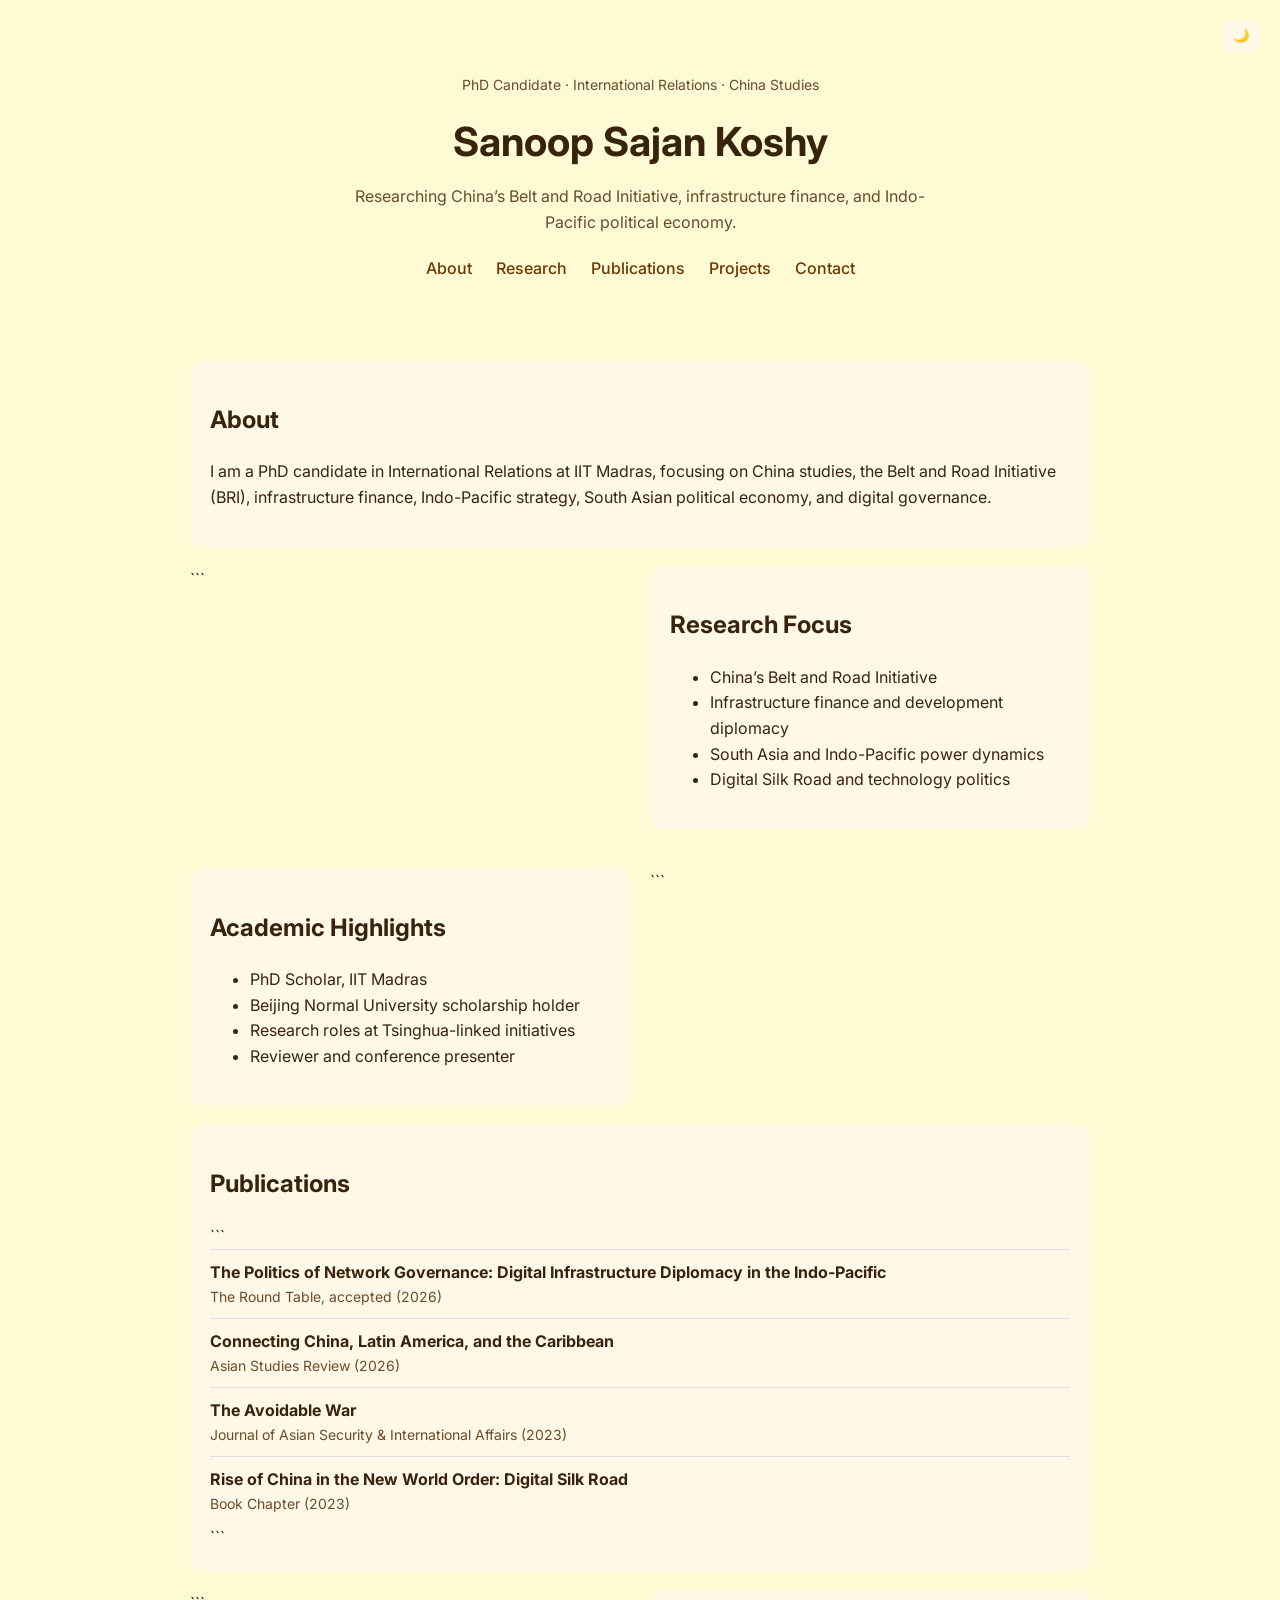
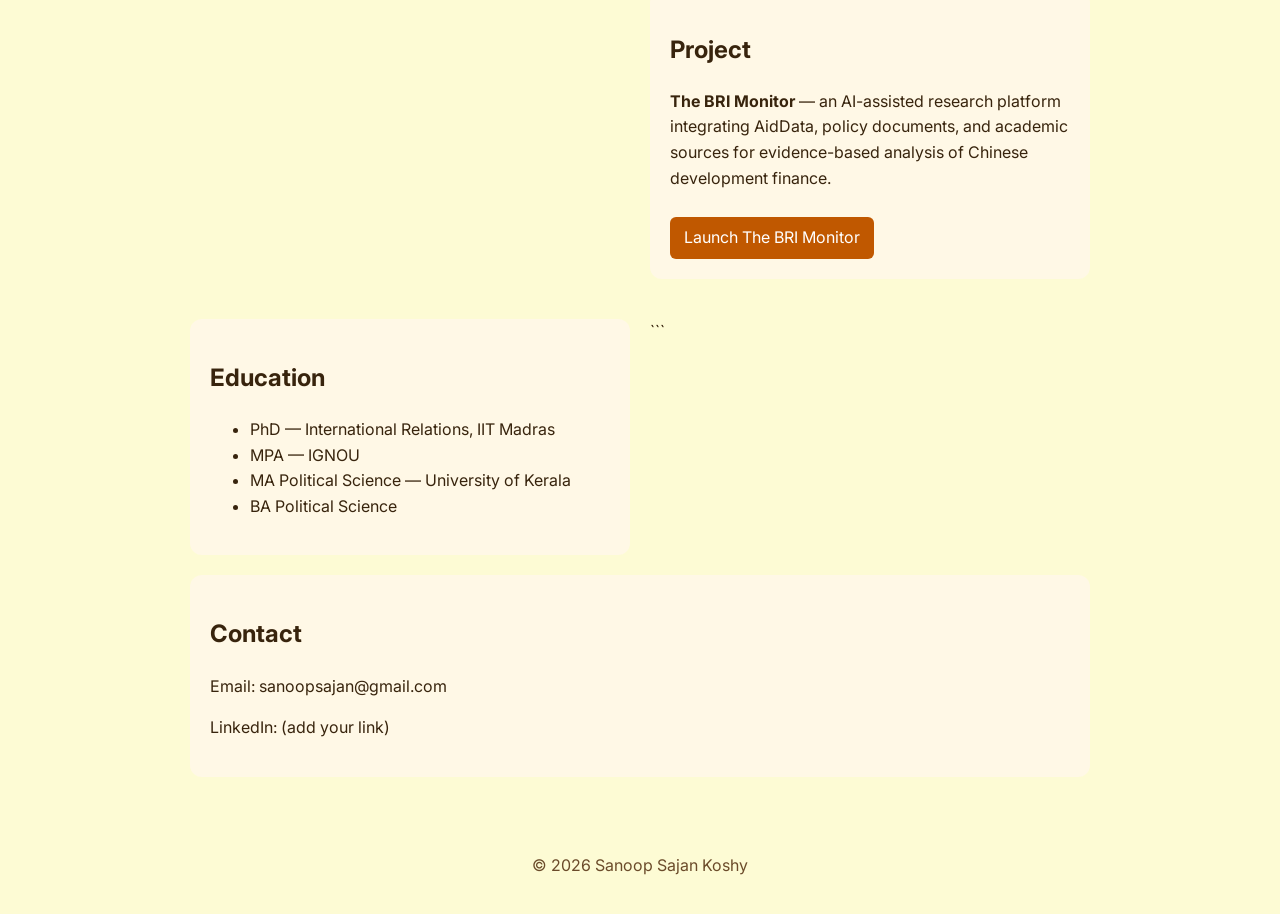
==== index.html @ e7c9e998 "Update tag line for clarity on research focus" ====
<!DOCTYPE html>

<html lang="en">
<head>
  <meta charset="UTF-8">
  <meta name="viewport" content="width=device-width, initial-scale=1.0">
  <title>Sanoop Sajan Koshy</title>
  <link rel="stylesheet" href="style.css">
</head>

<body>

<!-- THEME TOGGLE -->

<button id="theme-toggle">🌙</button>

<!-- HERO -->

<header class="hero">
  <p class="tag">PhD Candidate · International Relations · China Studies</p>

  <h1>Sanoop Sajan Koshy</h1>

  <p class="subtitle">
    Researching China’s Belt and Road Initiative, infrastructure finance, and Indo-Pacific political economy.
  </p>

  <nav>
    <a href="#about">About</a>
    <a href="#research">Research</a>
    <a href="#publications">Publications</a>
    <a href="#projects">Projects</a>
    <a href="#contact">Contact</a>
  </nav>
</header>

<!-- MAIN CONTENT -->

<main>

  <!-- ABOUT -->

  <section class="card" id="about">
    <h2>About</h2>
    <p>
      I am a PhD candidate in International Relations at IIT Madras, focusing on China studies,
      the Belt and Road Initiative (BRI), infrastructure finance, Indo-Pacific strategy,
      South Asian political economy, and digital governance.
    </p>
  </section>

  <!-- GRID -->

  <section class="grid">

```
<div class="card" id="research">
  <h2>Research Focus</h2>
  <ul>
    <li>China’s Belt and Road Initiative</li>
    <li>Infrastructure finance and development diplomacy</li>
    <li>South Asia and Indo-Pacific power dynamics</li>
    <li>Digital Silk Road and technology politics</li>
  </ul>
</div>

<div class="card">
  <h2>Academic Highlights</h2>
  <ul>
    <li>PhD Scholar, IIT Madras</li>
    <li>Beijing Normal University scholarship holder</li>
    <li>Research roles at Tsinghua-linked initiatives</li>
    <li>Reviewer and conference presenter</li>
  </ul>
</div>
```

  </section>

  <!-- PUBLICATIONS -->

  <section class="card" id="publications">
    <h2>Publications</h2>

```
<div class="item">
  <strong>The Politics of Network Governance: Digital Infrastructure Diplomacy in the Indo-Pacific</strong>
  <span>The Round Table, accepted (2026)</span>
</div>

<div class="item">
  <strong>Connecting China, Latin America, and the Caribbean</strong>
  <span>Asian Studies Review (2026)</span>
</div>

<div class="item">
  <strong>The Avoidable War</strong>
  <span>Journal of Asian Security & International Affairs (2023)</span>
</div>

<div class="item">
  <strong>Rise of China in the New World Order: Digital Silk Road</strong>
  <span>Book Chapter (2023)</span>
</div>
```

  </section>

  <!-- PROJECT + EDUCATION -->

  <section class="grid">

```
<div class="card" id="projects">
  <h2>Project</h2>
  <p>
    <strong>The BRI Monitor</strong> — an AI-assisted research platform integrating AidData,
    policy documents, and academic sources for evidence-based analysis of Chinese development finance.
  </p>
  <a class="btn" href="https://the-bri-monitor.streamlit.app" target="_blank">
    Launch The BRI Monitor
  </a>
</div>

<div class="card">
  <h2>Education</h2>
  <ul>
    <li>PhD — International Relations, IIT Madras</li>
    <li>MPA — IGNOU</li>
    <li>MA Political Science — University of Kerala</li>
    <li>BA Political Science</li>
  </ul>
</div>
```

  </section>

  <!-- CONTACT -->

  <section class="card" id="contact">
    <h2>Contact</h2>
    <p>Email: sanoopsajan@gmail.com</p>
    <p>LinkedIn: (add your link)</p>
  </section>

</main>

<!-- FOOTER -->

<footer>
  <p>© 2026 Sanoop Sajan Koshy</p>
</footer>

<!-- DARK MODE SCRIPT -->

<script>
  const toggle = document.getElementById("theme-toggle");

  toggle.onclick = () => {
    document.body.classList.toggle("dark");

    toggle.textContent =
      document.body.classList.contains("dark") ? "☀️" : "🌙";
  };
</script>

</body>
</html>
---- style.css ----
@import url('https://fonts.googleapis.com/css2?family=Inter:wght@300;400;600&display=swap');

:root {
--bg: #FDFBD4;
--text: #38240D;
--muted: #6b4b2a;
--primary: #713600;
--accent: #C05800;
--card: #fff8e6;
}

body.dark {
--bg: #1a120b;
--text: #f5e9dc;
--muted: #c2a68d;
--primary: #d18b47;
--accent: #e6a15a;
--card: #2a1d13;
}

body {
margin: 0;
font-family: 'Inter', sans-serif;
background: var(--bg);
color: var(--text);
line-height: 1.6;
transition: 0.3s;
}

/* HERO */
.hero {
padding: 60px 20px;
text-align: center;
}

.tag {
font-size: 14px;
color: var(--muted);
}

.hero h1 {
font-size: 40px;
margin: 10px 0;
}

.subtitle {
max-width: 600px;
margin: auto;
color: var(--muted);
}

/* NAV */
nav {
margin-top: 20px;
}

nav a {
margin: 0 10px;
text-decoration: none;
color: var(--primary);
font-weight: 500;
}

/* LAYOUT */
main {
max-width: 900px;
margin: auto;
padding: 20px;
}

.grid {
display: grid;
grid-template-columns: 1fr 1fr;
gap: 20px;
}

/* CARDS */
.card {
background: var(--card);
padding: 20px;
border-radius: 12px;
margin-bottom: 20px;
}

/* PUBLICATIONS */
.item {
border-top: 1px solid #ddd;
padding: 10px 0;
}

.item:first-child {
border-top: none;
}

.item span {
display: block;
color: var(--muted);
font-size: 14px;
}

/* BUTTON */
.btn {
display: inline-block;
margin-top: 10px;
padding: 8px 14px;
background: var(--accent);
color: white;
border-radius: 6px;
text-decoration: none;
}

/* TOGGLE */
button {
position: fixed;
top: 20px;
right: 20px;
border: none;
background: var(--card);
padding: 8px 10px;
border-radius: 6px;
cursor: pointer;
}

/* FOOTER */
footer {
text-align: center;
padding: 20px;
color: var(--muted);
}

/* MOBILE */
@media (max-width: 700px) {
.grid {
grid-template-columns: 1fr;
}
}
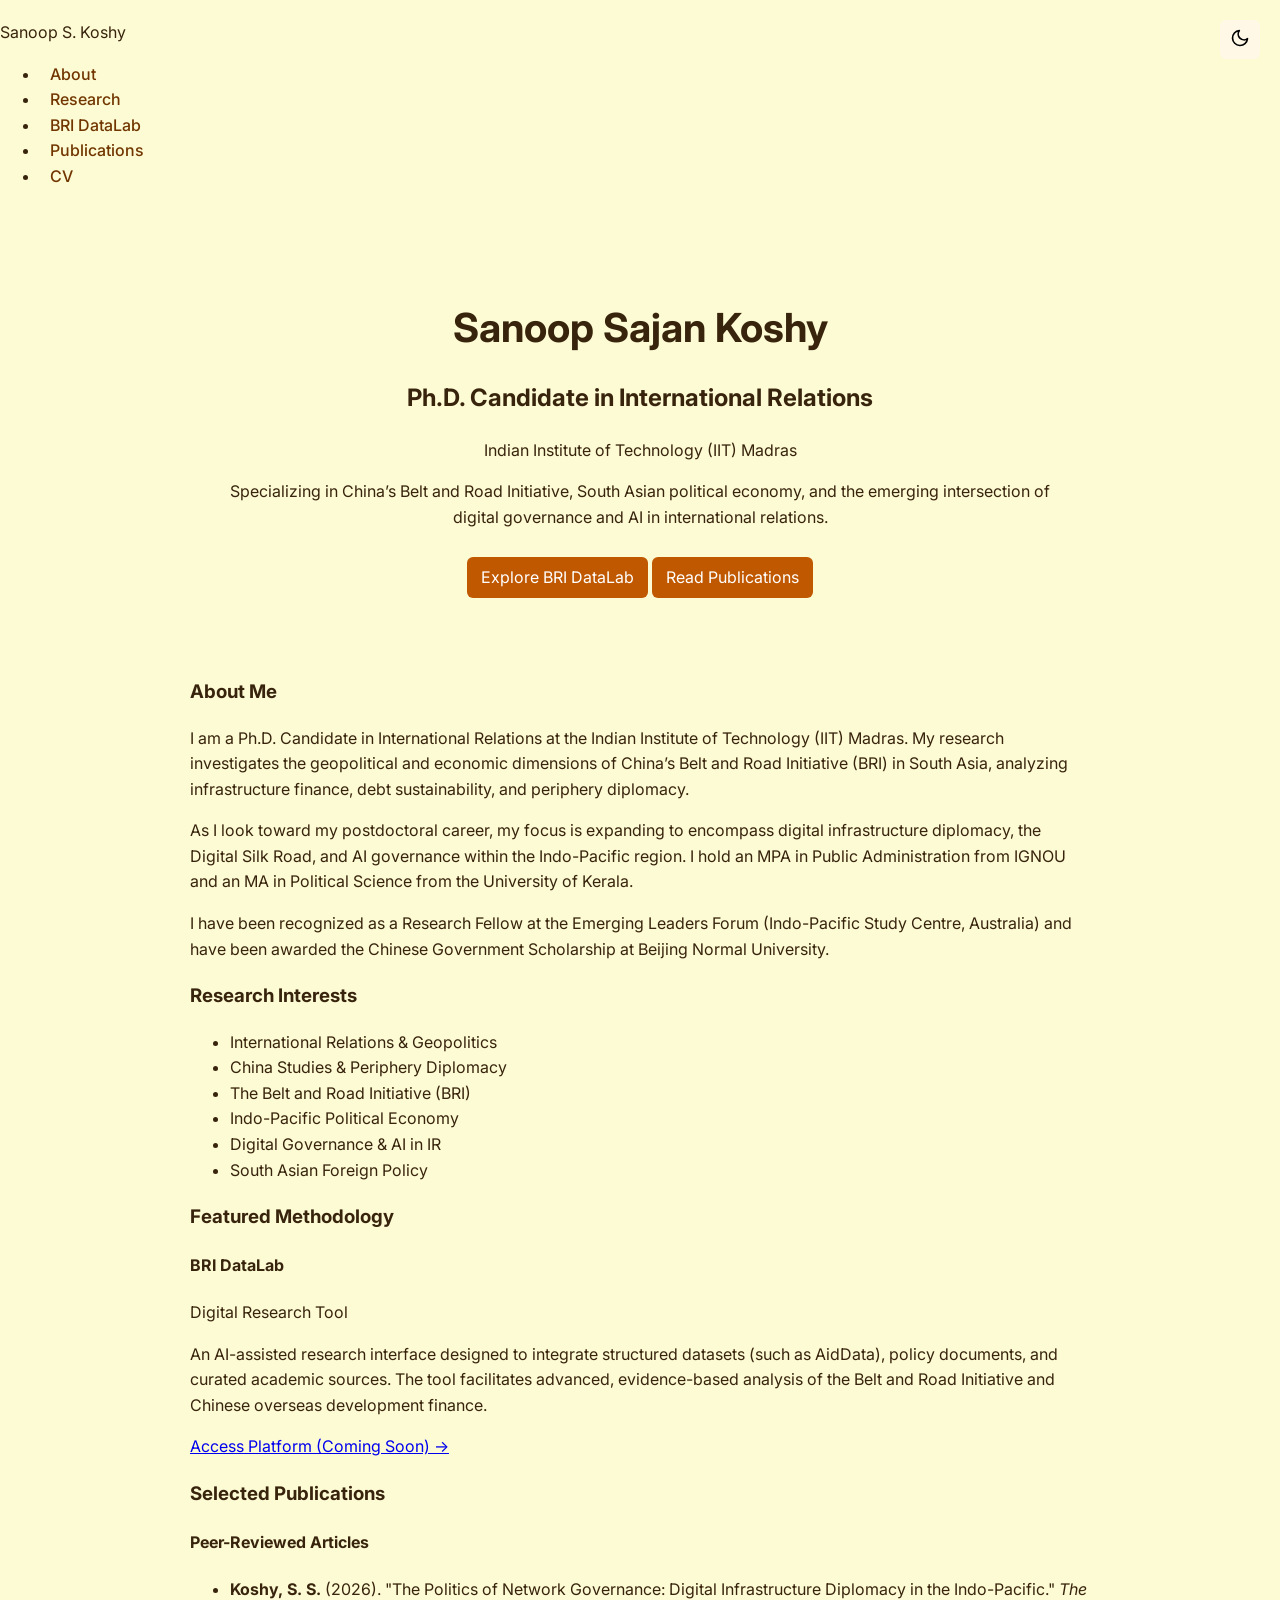
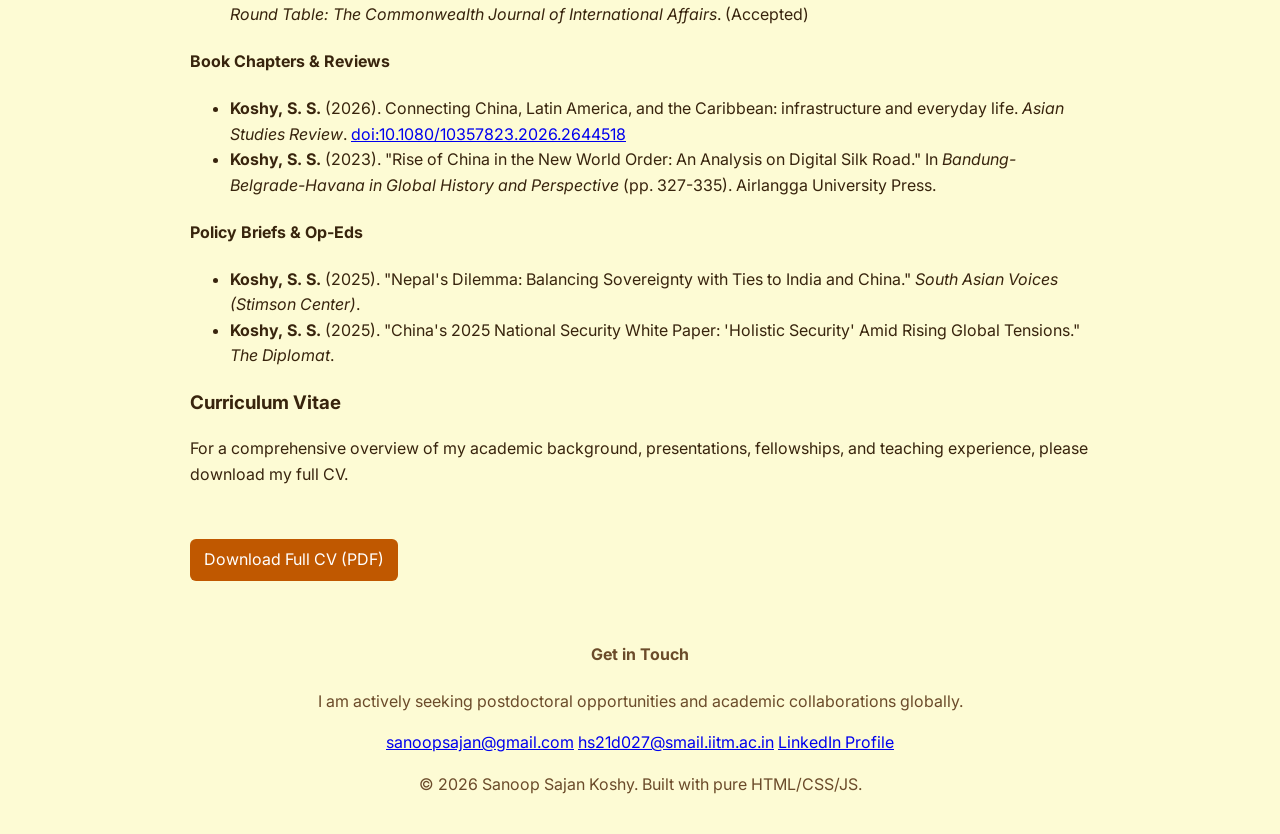
==== commit fd2620e4: "Update index.html with new content and structure" ====
--- a/index.html
+++ b/index.html
@@ -1,168 +1,138 @@
 <!DOCTYPE html>
-
-<html lang="en">
+<html lang="en" data-theme="light">
 <head>
-  <meta charset="UTF-8">
-  <meta name="viewport" content="width=device-width, initial-scale=1.0">
-  <title>Sanoop Sajan Koshy</title>
-  <link rel="stylesheet" href="style.css">
+    <meta charset="UTF-8">
+    <meta name="viewport" content="width=device-width, initial-scale=1.0">
+    <title>Sanoop Sajan Koshy | Academic Portfolio</title>
+    
+    <link rel="preconnect" href="https://fonts.googleapis.com">
+    <link rel="preconnect" href="https://fonts.gstatic.com" crossorigin>
+    <link href="https://fonts.googleapis.com/css2?family=Inter:wght@300;400;500&family=Lora:ital,wght@0,400;0,500;0,600;1,400&display=swap" rel="stylesheet">
+    
+    <link rel="stylesheet" href="style.css">
 </head>
-
 <body>
 
-<!-- THEME TOGGLE -->
+    <header>
+        <nav>
+            <div class="logo">Sanoop S. Koshy</div>
+            <ul class="nav-links">
+                <li><a href="#about">About</a></li>
+                <li><a href="#research">Research</a></li>
+                <li><a href="#projects">BRI DataLab</a></li>
+                <li><a href="#publications">Publications</a></li>
+                <li><a href="#cv">CV</a></li>
+            </ul>
+            <button id="theme-toggle" aria-label="Toggle Dark Mode">
+                <svg id="theme-icon" xmlns="http://www.w3.org/2000/svg" width="20" height="20" viewBox="0 0 24 24" fill="none" stroke="currentColor" stroke-width="2" stroke-linecap="round" stroke-linejoin="round"><path d="M21 12.79A9 9 0 1 1 11.21 3 7 7 0 0 0 21 12.79z"></path></svg>
+            </button>
+        </nav>
+    </header>
 
-<button id="theme-toggle">🌙</button>
+    <main>
+        <section id="home" class="hero">
+            <h1>Sanoop Sajan Koshy</h1>
+            <h2>Ph.D. Candidate in International Relations</h2>
+            <p class="tagline">Indian Institute of Technology (IIT) Madras</p>
+            <p class="hero-desc">Specializing in China’s Belt and Road Initiative, South Asian political economy, and the emerging intersection of digital governance and AI in international relations.</p>
+            <div class="hero-actions">
+                <a href="#projects" class="btn btn-primary">Explore BRI DataLab</a>
+                <a href="#publications" class="btn btn-secondary">Read Publications</a>
+            </div>
+        </section>
 
-<!-- HERO -->
+        <section id="about" class="container">
+            <h3 class="section-title">About Me</h3>
+            <div class="about-content">
+                <p>I am a Ph.D. Candidate in International Relations at the Indian Institute of Technology (IIT) Madras. My research investigates the geopolitical and economic dimensions of China’s Belt and Road Initiative (BRI) in South Asia, analyzing infrastructure finance, debt sustainability, and periphery diplomacy.</p>
+                <p>As I look toward my postdoctoral career, my focus is expanding to encompass digital infrastructure diplomacy, the Digital Silk Road, and AI governance within the Indo-Pacific region. I hold an MPA in Public Administration from IGNOU and an MA in Political Science from the University of Kerala.</p>
+                <p>I have been recognized as a Research Fellow at the Emerging Leaders Forum (Indo-Pacific Study Centre, Australia) and have been awarded the Chinese Government Scholarship at Beijing Normal University.</p>
+            </div>
+        </section>
 
-<header class="hero">
-  <p class="tag">PhD Candidate · International Relations · China Studies</p>
+        <section id="research" class="container bg-alt">
+            <h3 class="section-title">Research Interests</h3>
+            <ul class="research-grid">
+                <li>International Relations & Geopolitics</li>
+                <li>China Studies & Periphery Diplomacy</li>
+                <li>The Belt and Road Initiative (BRI)</li>
+                <li>Indo-Pacific Political Economy</li>
+                <li>Digital Governance & AI in IR</li>
+                <li>South Asian Foreign Policy</li>
+            </ul>
+        </section>
 
-  <h1>Sanoop Sajan Koshy</h1>
+        <section id="projects" class="container">
+            <h3 class="section-title">Featured Methodology</h3>
+            <div class="project-card">
+                <div class="project-header">
+                    <h4>BRI DataLab</h4>
+                    <span class="project-badge">Digital Research Tool</span>
+                </div>
+                <p class="project-desc">An AI-assisted research interface designed to integrate structured datasets (such as AidData), policy documents, and curated academic sources. The tool facilitates advanced, evidence-based analysis of the Belt and Road Initiative and Chinese overseas development finance.</p>
+                <a href="#" class="project-link">Access Platform (Coming Soon) &rarr;</a>
+            </div>
+        </section>
 
-  <p class="subtitle">
-    Researching China’s Belt and Road Initiative, infrastructure finance, and Indo-Pacific political economy.
-  </p>
+        <section id="publications" class="container bg-alt">
+            <h3 class="section-title">Selected Publications</h3>
+            
+            <div class="pub-category">
+                <h4>Peer-Reviewed Articles</h4>
+                <ul class="pub-list">
+                    <li>
+                        <strong>Koshy, S. S.</strong> (2026). "The Politics of Network Governance: Digital Infrastructure Diplomacy in the Indo-Pacific." <em>The Round Table: The Commonwealth Journal of International Affairs</em>. (Accepted)
+                    </li>
+                </ul>
+            </div>
 
-  <nav>
-    <a href="#about">About</a>
-    <a href="#research">Research</a>
-    <a href="#publications">Publications</a>
-    <a href="#projects">Projects</a>
-    <a href="#contact">Contact</a>
-  </nav>
-</header>
+            <div class="pub-category">
+                <h4>Book Chapters & Reviews</h4>
+                <ul class="pub-list">
+                    <li>
+                        <strong>Koshy, S. S.</strong> (2026). Connecting China, Latin America, and the Caribbean: infrastructure and everyday life. <em>Asian Studies Review</em>. <a href="https://doi.org/10.1080/10357823.2026.2644518" target="_blank">doi:10.1080/10357823.2026.2644518</a>
+                    </li>
+                    <li>
+                        <strong>Koshy, S. S.</strong> (2023). "Rise of China in the New World Order: An Analysis on Digital Silk Road." In <em>Bandung-Belgrade-Havana in Global History and Perspective</em> (pp. 327-335). Airlangga University Press.
+                    </li>
+                </ul>
+            </div>
 
-<!-- MAIN CONTENT -->
+            <div class="pub-category">
+                <h4>Policy Briefs & Op-Eds</h4>
+                <ul class="pub-list">
+                    <li>
+                        <strong>Koshy, S. S.</strong> (2025). "Nepal's Dilemma: Balancing Sovereignty with Ties to India and China." <em>South Asian Voices (Stimson Center)</em>.
+                    </li>
+                    <li>
+                        <strong>Koshy, S. S.</strong> (2025). "China's 2025 National Security White Paper: 'Holistic Security' Amid Rising Global Tensions." <em>The Diplomat</em>.
+                    </li>
+                </ul>
+            </div>
+        </section>
 
-<main>
+        <section id="cv" class="container">
+            <h3 class="section-title">Curriculum Vitae</h3>
+            <p>For a comprehensive overview of my academic background, presentations, fellowships, and teaching experience, please download my full CV.</p>
+            <br>
+            <a href="Sanoop_Koshy_CV.pdf" class="btn btn-primary" target="_blank">Download Full CV (PDF)</a>
+        </section>
 
-  <!-- ABOUT -->
+    </main>
 
-  <section class="card" id="about">
-    <h2>About</h2>
-    <p>
-      I am a PhD candidate in International Relations at IIT Madras, focusing on China studies,
-      the Belt and Road Initiative (BRI), infrastructure finance, Indo-Pacific strategy,
-      South Asian political economy, and digital governance.
-    </p>
-  </section>
+    <footer id="contact">
+        <div class="footer-content">
+            <h4>Get in Touch</h4>
+            <p>I am actively seeking postdoctoral opportunities and academic collaborations globally.</p>
+            <div class="contact-links">
+                <a href="mailto:sanoopsajan@gmail.com">sanoopsajan@gmail.com</a>
+                <a href="mailto:hs21d027@smail.iitm.ac.in">hs21d027@smail.iitm.ac.in</a>
+                <a href="https://www.linkedin.com/in/sanoop-sajan-koshy" target="_blank">LinkedIn Profile</a>
+            </div>
+            <p class="copyright">&copy; 2026 Sanoop Sajan Koshy. Built with pure HTML/CSS/JS.</p>
+        </div>
+    </footer>
 
-  <!-- GRID -->
-
-  <section class="grid">
-
-```
-<div class="card" id="research">
-  <h2>Research Focus</h2>
-  <ul>
-    <li>China’s Belt and Road Initiative</li>
-    <li>Infrastructure finance and development diplomacy</li>
-    <li>South Asia and Indo-Pacific power dynamics</li>
-    <li>Digital Silk Road and technology politics</li>
-  </ul>
-</div>
-
-<div class="card">
-  <h2>Academic Highlights</h2>
-  <ul>
-    <li>PhD Scholar, IIT Madras</li>
-    <li>Beijing Normal University scholarship holder</li>
-    <li>Research roles at Tsinghua-linked initiatives</li>
-    <li>Reviewer and conference presenter</li>
-  </ul>
-</div>
-```
-
-  </section>
-
-  <!-- PUBLICATIONS -->
-
-  <section class="card" id="publications">
-    <h2>Publications</h2>
-
-```
-<div class="item">
-  <strong>The Politics of Network Governance: Digital Infrastructure Diplomacy in the Indo-Pacific</strong>
-  <span>The Round Table, accepted (2026)</span>
-</div>
-
-<div class="item">
-  <strong>Connecting China, Latin America, and the Caribbean</strong>
-  <span>Asian Studies Review (2026)</span>
-</div>
-
-<div class="item">
-  <strong>The Avoidable War</strong>
-  <span>Journal of Asian Security & International Affairs (2023)</span>
-</div>
-
-<div class="item">
-  <strong>Rise of China in the New World Order: Digital Silk Road</strong>
-  <span>Book Chapter (2023)</span>
-</div>
-```
-
-  </section>
-
-  <!-- PROJECT + EDUCATION -->
-
-  <section class="grid">
-
-```
-<div class="card" id="projects">
-  <h2>Project</h2>
-  <p>
-    <strong>The BRI Monitor</strong> — an AI-assisted research platform integrating AidData,
-    policy documents, and academic sources for evidence-based analysis of Chinese development finance.
-  </p>
-  <a class="btn" href="https://the-bri-monitor.streamlit.app" target="_blank">
-    Launch The BRI Monitor
-  </a>
-</div>
-
-<div class="card">
-  <h2>Education</h2>
-  <ul>
-    <li>PhD — International Relations, IIT Madras</li>
-    <li>MPA — IGNOU</li>
-    <li>MA Political Science — University of Kerala</li>
-    <li>BA Political Science</li>
-  </ul>
-</div>
-```
-
-  </section>
-
-  <!-- CONTACT -->
-
-  <section class="card" id="contact">
-    <h2>Contact</h2>
-    <p>Email: sanoopsajan@gmail.com</p>
-    <p>LinkedIn: (add your link)</p>
-  </section>
-
-</main>
-
-<!-- FOOTER -->
-
-<footer>
-  <p>© 2026 Sanoop Sajan Koshy</p>
-</footer>
-
-<!-- DARK MODE SCRIPT -->
-
-<script>
-  const toggle = document.getElementById("theme-toggle");
-
-  toggle.onclick = () => {
-    document.body.classList.toggle("dark");
-
-    toggle.textContent =
-      document.body.classList.contains("dark") ? "☀️" : "🌙";
-  };
-</script>
-
+    <script src="script.js"></script>
 </body>
 </html>
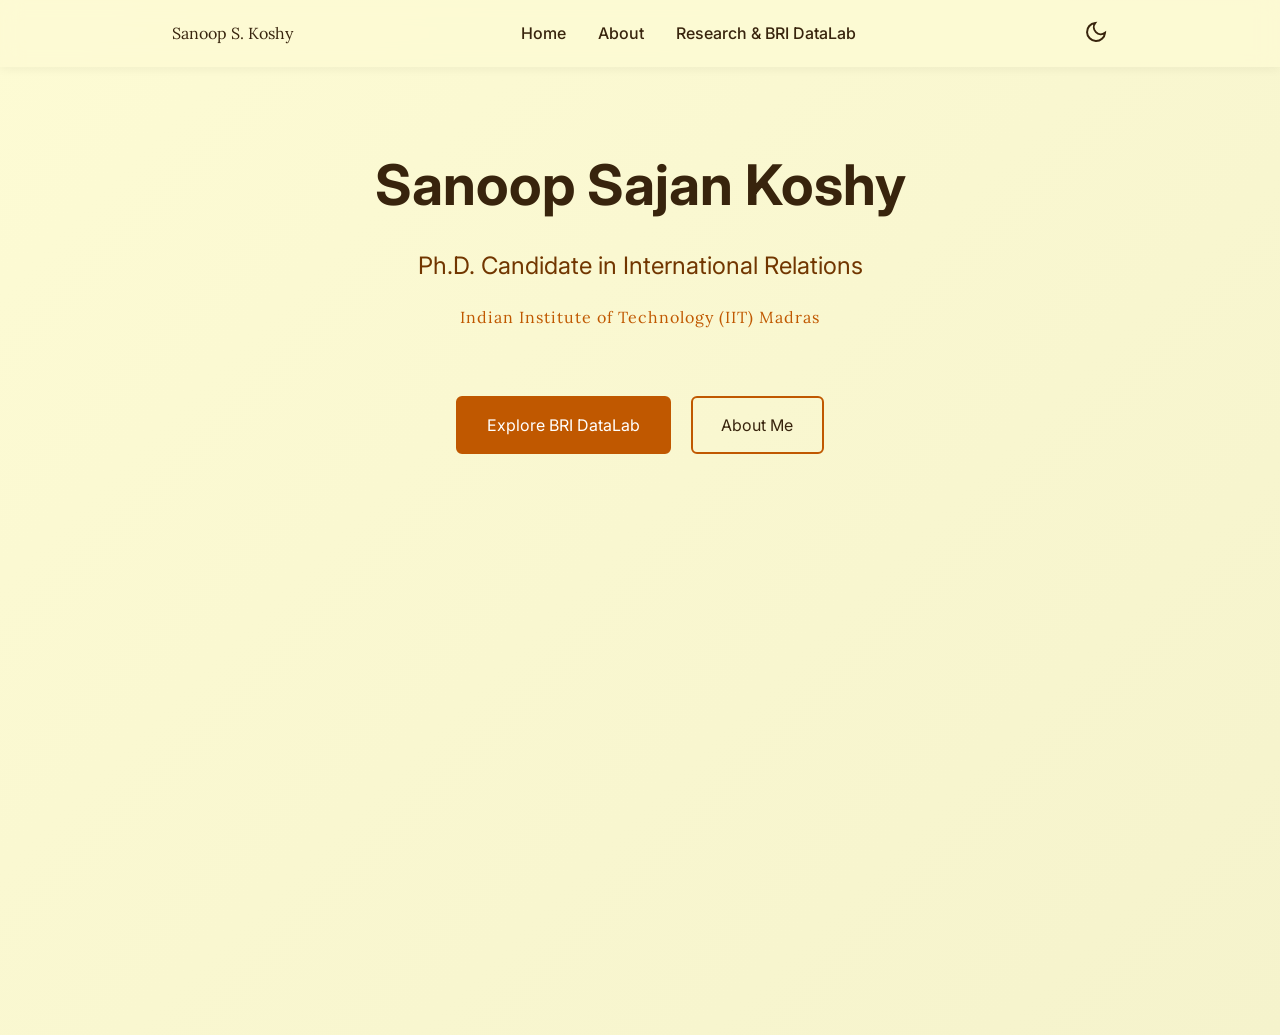
==== commit a783f515: "Refactor index.html for improved structure and content" ====
--- a/index.html
+++ b/index.html
@@ -1,14 +1,9 @@
 <!DOCTYPE html>
-<html lang="en" data-theme="light">
+<html lang="en">
 <head>
     <meta charset="UTF-8">
-    <meta name="viewport" content="width=device-width, initial-scale=1.0">
-    <title>Sanoop Sajan Koshy | Academic Portfolio</title>
-    
-    <link rel="preconnect" href="https://fonts.googleapis.com">
-    <link rel="preconnect" href="https://fonts.gstatic.com" crossorigin>
-    <link href="https://fonts.googleapis.com/css2?family=Inter:wght@300;400;500&family=Lora:ital,wght@0,400;0,500;0,600;1,400&display=swap" rel="stylesheet">
-    
+    <title>Sanoop Sajan Koshy</title>
+    <link href="https://fonts.googleapis.com/css2?family=Inter:wght@400;500&family=Lora:ital,wght@0,400;1,400&display=swap" rel="stylesheet">
     <link rel="stylesheet" href="style.css">
 </head>
 <body>
@@ -17,121 +12,26 @@
         <nav>
             <div class="logo">Sanoop S. Koshy</div>
             <ul class="nav-links">
-                <li><a href="#about">About</a></li>
-                <li><a href="#research">Research</a></li>
-                <li><a href="#projects">BRI DataLab</a></li>
-                <li><a href="#publications">Publications</a></li>
-                <li><a href="#cv">CV</a></li>
+                <li><a href="index.html">Home</a></li>
+                <li><a href="about.html">About</a></li>
+                <li><a href="research.html">Research & BRI DataLab</a></li>
             </ul>
-            <button id="theme-toggle" aria-label="Toggle Dark Mode">
-                <svg id="theme-icon" xmlns="http://www.w3.org/2000/svg" width="20" height="20" viewBox="0 0 24 24" fill="none" stroke="currentColor" stroke-width="2" stroke-linecap="round" stroke-linejoin="round"><path d="M21 12.79A9 9 0 1 1 11.21 3 7 7 0 0 0 21 12.79z"></path></svg>
+            <button id="theme-toggle">
+                <svg width="24" height="24" viewBox="0 0 24 24" fill="none" stroke="currentColor" stroke-width="2"><path d="M21 12.79A9 9 0 1 1 11.21 3 7 7 0 0 0 21 12.79z"></path></svg>
             </button>
         </nav>
     </header>
 
-    <main>
-        <section id="home" class="hero">
-            <h1>Sanoop Sajan Koshy</h1>
-            <h2>Ph.D. Candidate in International Relations</h2>
-            <p class="tagline">Indian Institute of Technology (IIT) Madras</p>
-            <p class="hero-desc">Specializing in China’s Belt and Road Initiative, South Asian political economy, and the emerging intersection of digital governance and AI in international relations.</p>
-            <div class="hero-actions">
-                <a href="#projects" class="btn btn-primary">Explore BRI DataLab</a>
-                <a href="#publications" class="btn btn-secondary">Read Publications</a>
-            </div>
-        </section>
-
-        <section id="about" class="container">
-            <h3 class="section-title">About Me</h3>
-            <div class="about-content">
-                <p>I am a Ph.D. Candidate in International Relations at the Indian Institute of Technology (IIT) Madras. My research investigates the geopolitical and economic dimensions of China’s Belt and Road Initiative (BRI) in South Asia, analyzing infrastructure finance, debt sustainability, and periphery diplomacy.</p>
-                <p>As I look toward my postdoctoral career, my focus is expanding to encompass digital infrastructure diplomacy, the Digital Silk Road, and AI governance within the Indo-Pacific region. I hold an MPA in Public Administration from IGNOU and an MA in Political Science from the University of Kerala.</p>
-                <p>I have been recognized as a Research Fellow at the Emerging Leaders Forum (Indo-Pacific Study Centre, Australia) and have been awarded the Chinese Government Scholarship at Beijing Normal University.</p>
-            </div>
-        </section>
-
-        <section id="research" class="container bg-alt">
-            <h3 class="section-title">Research Interests</h3>
-            <ul class="research-grid">
-                <li>International Relations & Geopolitics</li>
-                <li>China Studies & Periphery Diplomacy</li>
-                <li>The Belt and Road Initiative (BRI)</li>
-                <li>Indo-Pacific Political Economy</li>
-                <li>Digital Governance & AI in IR</li>
-                <li>South Asian Foreign Policy</li>
-            </ul>
-        </section>
-
-        <section id="projects" class="container">
-            <h3 class="section-title">Featured Methodology</h3>
-            <div class="project-card">
-                <div class="project-header">
-                    <h4>BRI DataLab</h4>
-                    <span class="project-badge">Digital Research Tool</span>
-                </div>
-                <p class="project-desc">An AI-assisted research interface designed to integrate structured datasets (such as AidData), policy documents, and curated academic sources. The tool facilitates advanced, evidence-based analysis of the Belt and Road Initiative and Chinese overseas development finance.</p>
-                <a href="#" class="project-link">Access Platform (Coming Soon) &rarr;</a>
-            </div>
-        </section>
-
-        <section id="publications" class="container bg-alt">
-            <h3 class="section-title">Selected Publications</h3>
-            
-            <div class="pub-category">
-                <h4>Peer-Reviewed Articles</h4>
-                <ul class="pub-list">
-                    <li>
-                        <strong>Koshy, S. S.</strong> (2026). "The Politics of Network Governance: Digital Infrastructure Diplomacy in the Indo-Pacific." <em>The Round Table: The Commonwealth Journal of International Affairs</em>. (Accepted)
-                    </li>
-                </ul>
-            </div>
-
-            <div class="pub-category">
-                <h4>Book Chapters & Reviews</h4>
-                <ul class="pub-list">
-                    <li>
-                        <strong>Koshy, S. S.</strong> (2026). Connecting China, Latin America, and the Caribbean: infrastructure and everyday life. <em>Asian Studies Review</em>. <a href="https://doi.org/10.1080/10357823.2026.2644518" target="_blank">doi:10.1080/10357823.2026.2644518</a>
-                    </li>
-                    <li>
-                        <strong>Koshy, S. S.</strong> (2023). "Rise of China in the New World Order: An Analysis on Digital Silk Road." In <em>Bandung-Belgrade-Havana in Global History and Perspective</em> (pp. 327-335). Airlangga University Press.
-                    </li>
-                </ul>
-            </div>
-
-            <div class="pub-category">
-                <h4>Policy Briefs & Op-Eds</h4>
-                <ul class="pub-list">
-                    <li>
-                        <strong>Koshy, S. S.</strong> (2025). "Nepal's Dilemma: Balancing Sovereignty with Ties to India and China." <em>South Asian Voices (Stimson Center)</em>.
-                    </li>
-                    <li>
-                        <strong>Koshy, S. S.</strong> (2025). "China's 2025 National Security White Paper: 'Holistic Security' Amid Rising Global Tensions." <em>The Diplomat</em>.
-                    </li>
-                </ul>
-            </div>
-        </section>
-
-        <section id="cv" class="container">
-            <h3 class="section-title">Curriculum Vitae</h3>
-            <p>For a comprehensive overview of my academic background, presentations, fellowships, and teaching experience, please download my full CV.</p>
-            <br>
-            <a href="Sanoop_Koshy_CV.pdf" class="btn btn-primary" target="_blank">Download Full CV (PDF)</a>
-        </section>
-
+    <main class="page-container hero-center">
+        <h1>Sanoop Sajan Koshy</h1>
+        <h2>Ph.D. Candidate in International Relations</h2>
+        <p class="tagline">Indian Institute of Technology (IIT) Madras</p>
+        
+        <div style="margin-top: 3rem;">
+            <a href="research.html" class="btn btn-primary">Explore BRI DataLab</a>
+            <a href="about.html" class="btn btn-secondary">About Me</a>
+        </div>
     </main>
-
-    <footer id="contact">
-        <div class="footer-content">
-            <h4>Get in Touch</h4>
-            <p>I am actively seeking postdoctoral opportunities and academic collaborations globally.</p>
-            <div class="contact-links">
-                <a href="mailto:sanoopsajan@gmail.com">sanoopsajan@gmail.com</a>
-                <a href="mailto:hs21d027@smail.iitm.ac.in">hs21d027@smail.iitm.ac.in</a>
-                <a href="https://www.linkedin.com/in/sanoop-sajan-koshy" target="_blank">LinkedIn Profile</a>
-            </div>
-            <p class="copyright">&copy; 2026 Sanoop Sajan Koshy. Built with pure HTML/CSS/JS.</p>
-        </div>
-    </footer>
 
     <script src="script.js"></script>
 </body>
--- a/style.css
+++ b/style.css
@@ -1,136 +1,101 @@
-@import url('https://fonts.googleapis.com/css2?family=Inter:wght@300;400;600&display=swap');
-
+/* Color Palette & Themes */
 :root {
---bg: #FDFBD4;
---text: #38240D;
---muted: #6b4b2a;
---primary: #713600;
---accent: #C05800;
---card: #fff8e6;
+    --bg-gradient: linear-gradient(135deg, #FDFBD4 0%, #F5F3CC 100%);
+    --card-bg: #FFFFFF;
+    --text-main: #38240D;
+    --text-muted: #713600;
+    --accent: #C05800;
+    --nav-bg: rgba(253, 251, 212, 0.8);
+    --shadow: 0 8px 30px rgba(113, 54, 0, 0.08);
 }
 
-body.dark {
---bg: #1a120b;
---text: #f5e9dc;
---muted: #c2a68d;
---primary: #d18b47;
---accent: #e6a15a;
---card: #2a1d13;
+[data-theme="dark"] {
+    --bg-gradient: linear-gradient(135deg, #2A1A08 0%, #1A1005 100%);
+    --card-bg: #38240D;
+    --text-main: #FDFBD4;
+    --text-muted: #F5F3CC;
+    --accent: #C05800;
+    --nav-bg: rgba(42, 26, 8, 0.8);
+    --shadow: 0 8px 30px rgba(0, 0, 0, 0.5);
 }
 
+/* Base Settings */
+* { margin: 0; padding: 0; box-sizing: border-box; }
 body {
-margin: 0;
-font-family: 'Inter', sans-serif;
-background: var(--bg);
-color: var(--text);
-line-height: 1.6;
-transition: 0.3s;
+    font-family: 'Lora', serif;
+    background: var(--bg-gradient);
+    color: var(--text-main);
+    line-height: 1.8;
+    min-height: 100vh;
+    transition: background 0.4s ease, color 0.4s ease;
+}
+h1, h2, h3, h4, h5, .nav-links { font-family: 'Inter', sans-serif; }
+a { color: var(--accent); text-decoration: none; }
+
+/* Fixed Navigation Bar */
+header {
+    position: fixed;
+    top: 0; width: 100%;
+    background-color: var(--nav-bg);
+    backdrop-filter: blur(10px); /* Creates a modern frosted glass effect */
+    z-index: 1000;
+    box-shadow: 0 2px 10px rgba(0,0,0,0.05);
+}
+nav {
+    display: flex; /* This forces items into a horizontal row */
+    justify-content: space-between;
+    align-items: center;
+    max-width: 1000px;
+    margin: 0 auto;
+    padding: 1.2rem 2rem;
+}
+.nav-links {
+    display: flex; /* Forces the list items into a row */
+    list-style: none; /* Removes the bullet points */
+    gap: 2rem;
+}
+.nav-links a { color: var(--text-main); font-weight: 500; }
+.nav-links a:hover { color: var(--accent); }
+
+/* Dark Mode Button Fix */
+#theme-toggle {
+    background: none; border: none; cursor: pointer; color: var(--text-main);
+}
+#theme-toggle svg {
+    pointer-events: none; /* Crucial fix: prevents the icon from stealing the click */
 }
 
-/* HERO */
-.hero {
-padding: 60px 20px;
-text-align: center;
+/* Modern Layout Elements */
+.page-container {
+    max-width: 900px;
+    margin: 8rem auto 4rem auto; /* Pushes content down below the sticky nav */
+    padding: 0 2rem;
+}
+.hero-center {
+    text-align: center;
+    margin-top: 15vh;
+}
+.hero-center h1 { font-size: 3.5rem; margin-bottom: 0.5rem; }
+.hero-center h2 { font-size: 1.5rem; font-weight: 400; color: var(--text-muted); }
+.tagline { color: var(--accent); letter-spacing: 1px; margin-top: 1rem; }
+
+/* Modern Card Design */
+.card {
+    background-color: var(--card-bg);
+    padding: 3rem;
+    border-radius: 12px;
+    box-shadow: var(--shadow); /* Soft modern shadow */
+    margin-bottom: 2rem;
+    transition: background-color 0.4s ease, box-shadow 0.4s ease;
 }
 
-.tag {
-font-size: 14px;
-color: var(--muted);
+.btn {
+    display: inline-block;
+    padding: 0.8rem 1.8rem;
+    font-family: 'Inter', sans-serif;
+    border-radius: 6px;
+    margin: 1rem 0.5rem;
+    border: 2px solid var(--accent);
 }
-
-.hero h1 {
-font-size: 40px;
-margin: 10px 0;
-}
-
-.subtitle {
-max-width: 600px;
-margin: auto;
-color: var(--muted);
-}
-
-/* NAV */
-nav {
-margin-top: 20px;
-}
-
-nav a {
-margin: 0 10px;
-text-decoration: none;
-color: var(--primary);
-font-weight: 500;
-}
-
-/* LAYOUT */
-main {
-max-width: 900px;
-margin: auto;
-padding: 20px;
-}
-
-.grid {
-display: grid;
-grid-template-columns: 1fr 1fr;
-gap: 20px;
-}
-
-/* CARDS */
-.card {
-background: var(--card);
-padding: 20px;
-border-radius: 12px;
-margin-bottom: 20px;
-}
-
-/* PUBLICATIONS */
-.item {
-border-top: 1px solid #ddd;
-padding: 10px 0;
-}
-
-.item:first-child {
-border-top: none;
-}
-
-.item span {
-display: block;
-color: var(--muted);
-font-size: 14px;
-}
-
-/* BUTTON */
-.btn {
-display: inline-block;
-margin-top: 10px;
-padding: 8px 14px;
-background: var(--accent);
-color: white;
-border-radius: 6px;
-text-decoration: none;
-}
-
-/* TOGGLE */
-button {
-position: fixed;
-top: 20px;
-right: 20px;
-border: none;
-background: var(--card);
-padding: 8px 10px;
-border-radius: 6px;
-cursor: pointer;
-}
-
-/* FOOTER */
-footer {
-text-align: center;
-padding: 20px;
-color: var(--muted);
-}
-
-/* MOBILE */
-@media (max-width: 700px) {
-.grid {
-grid-template-columns: 1fr;
-}
-}
+.btn-primary { background-color: var(--accent); color: #fff; }
+.btn-secondary { background-color: transparent; color: var(--text-main); }
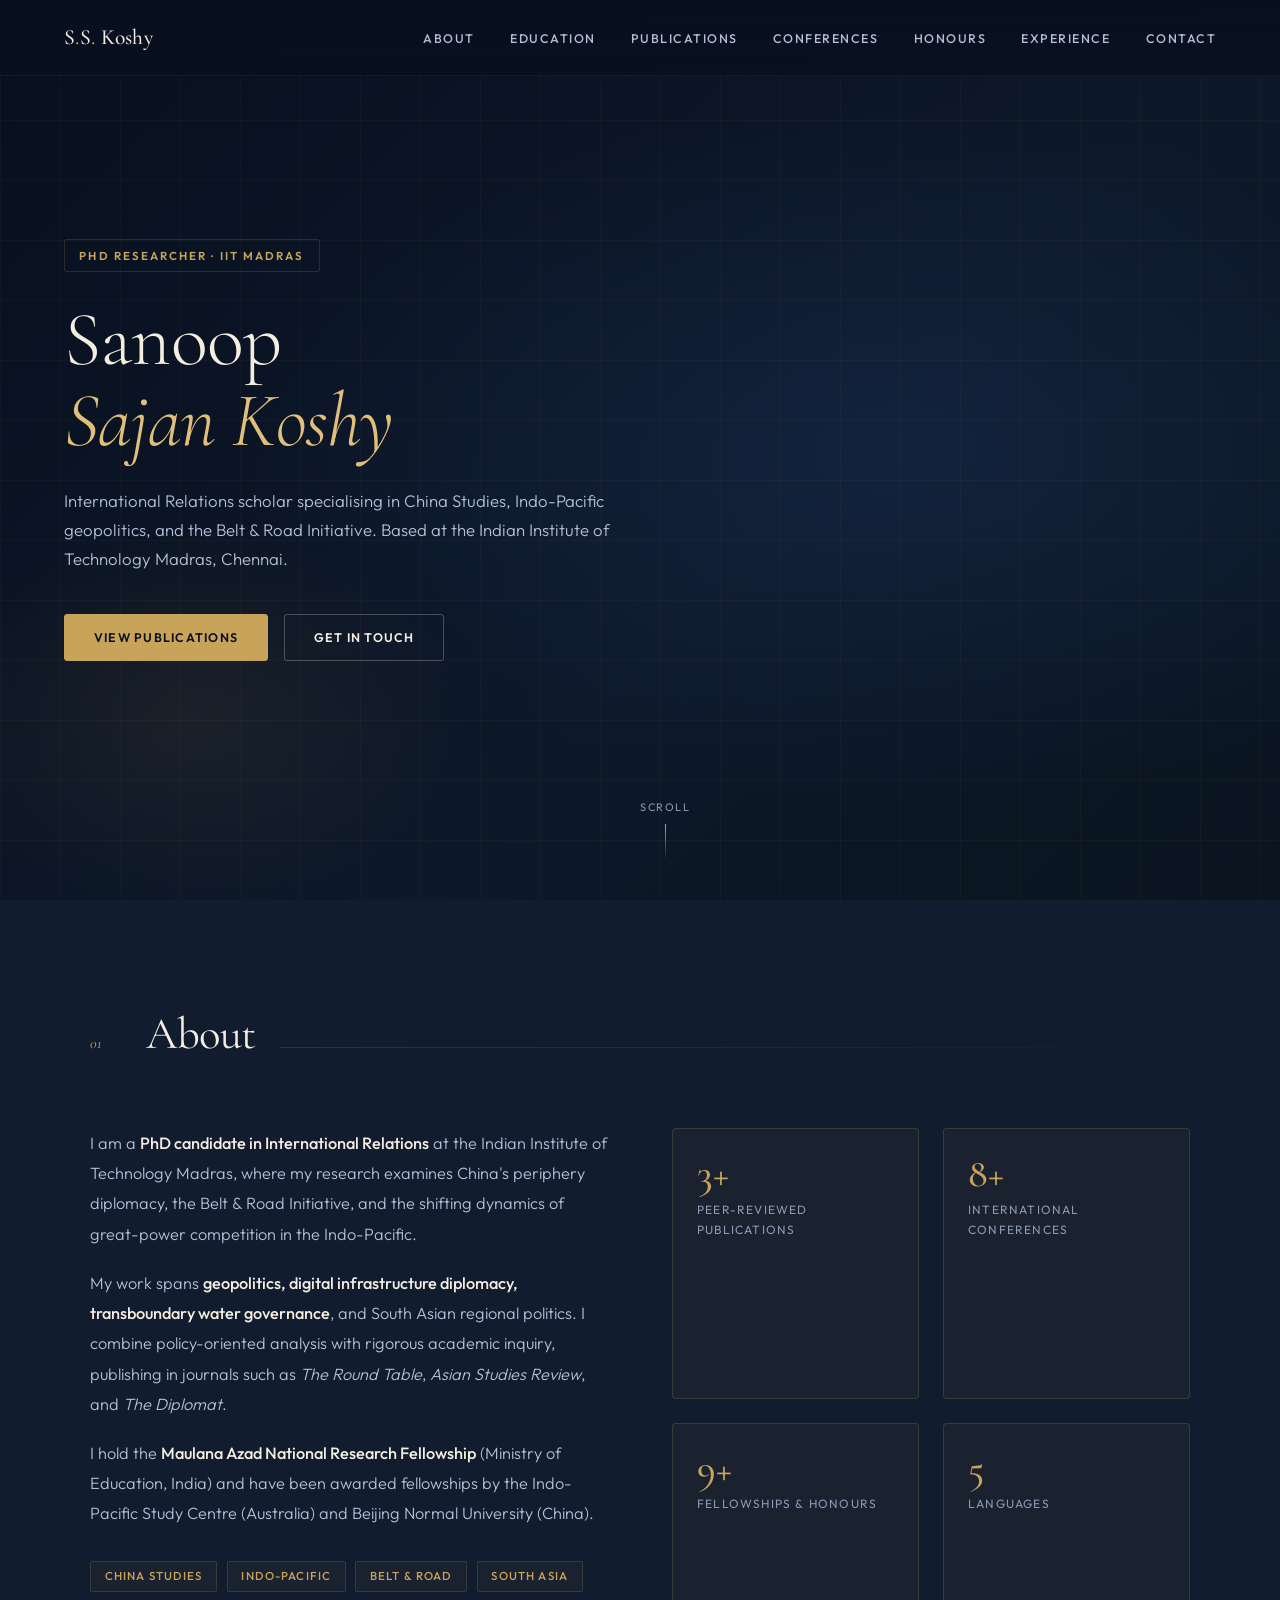
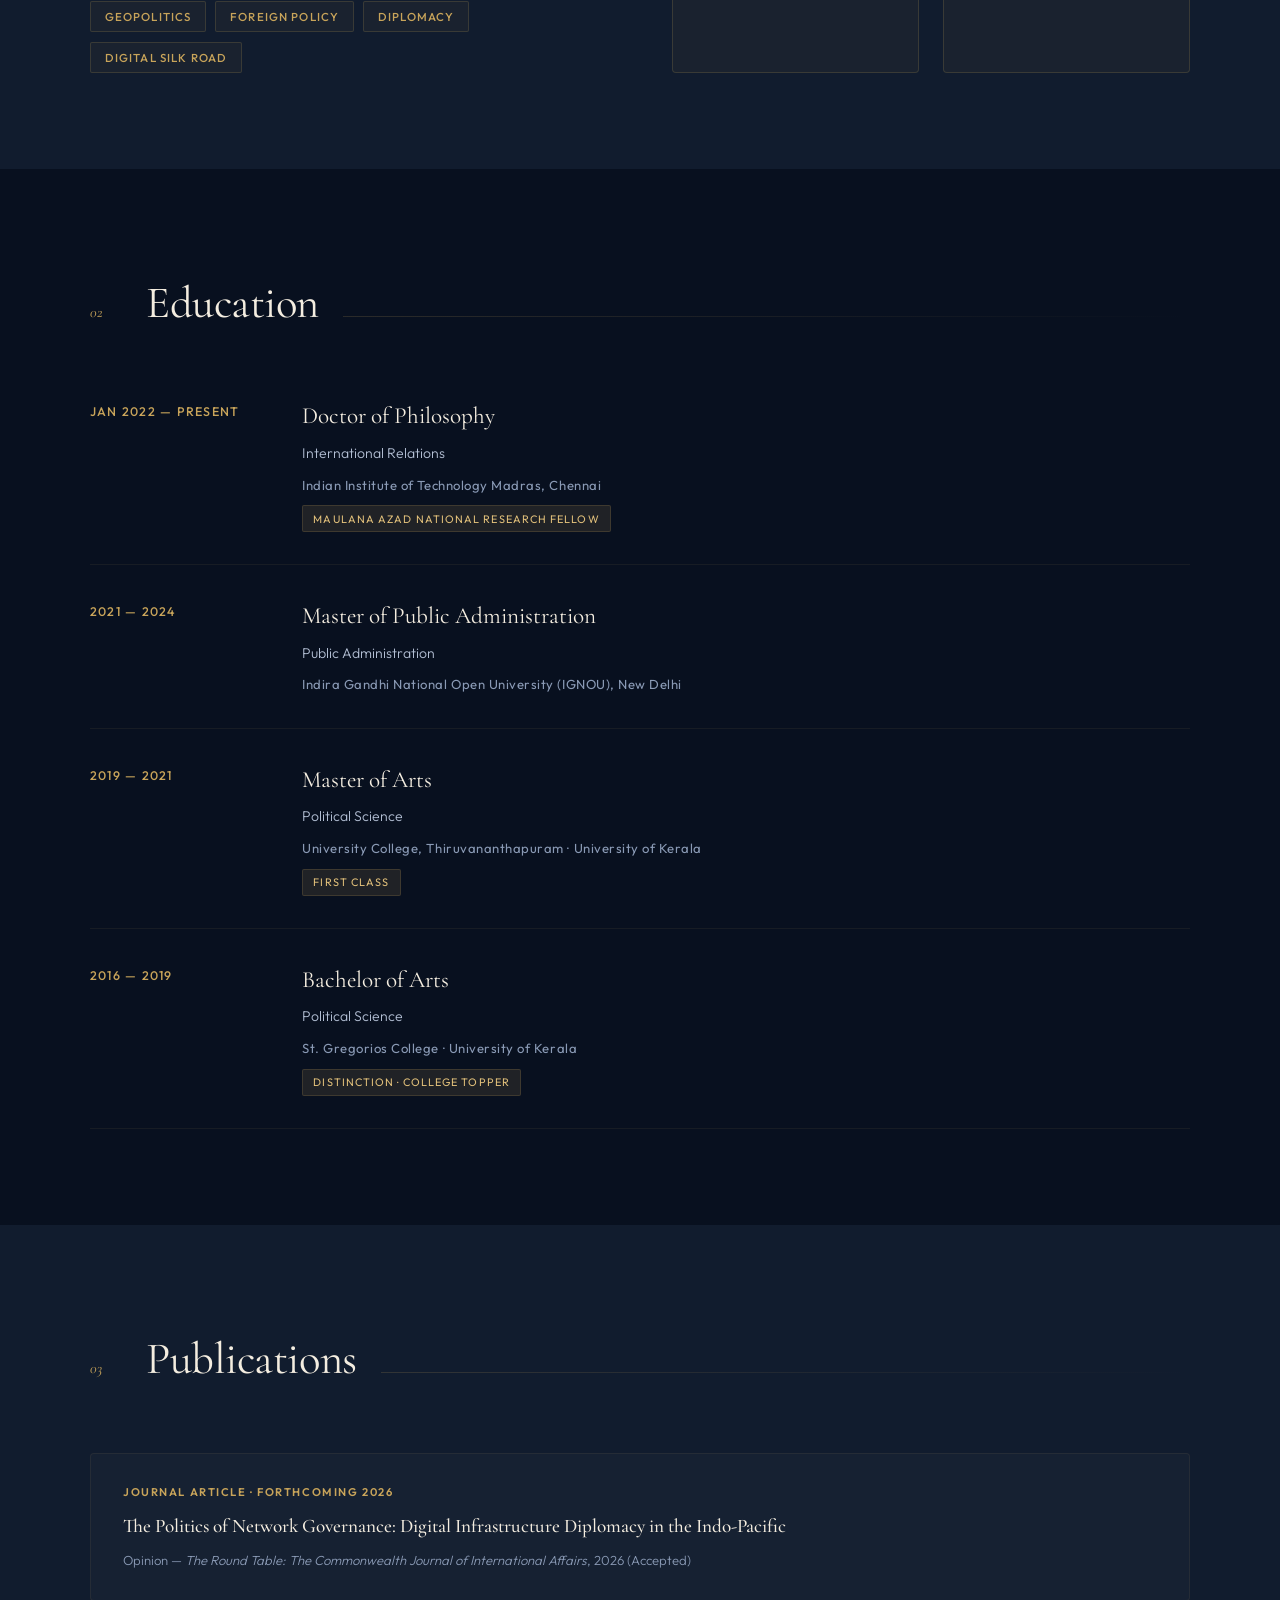
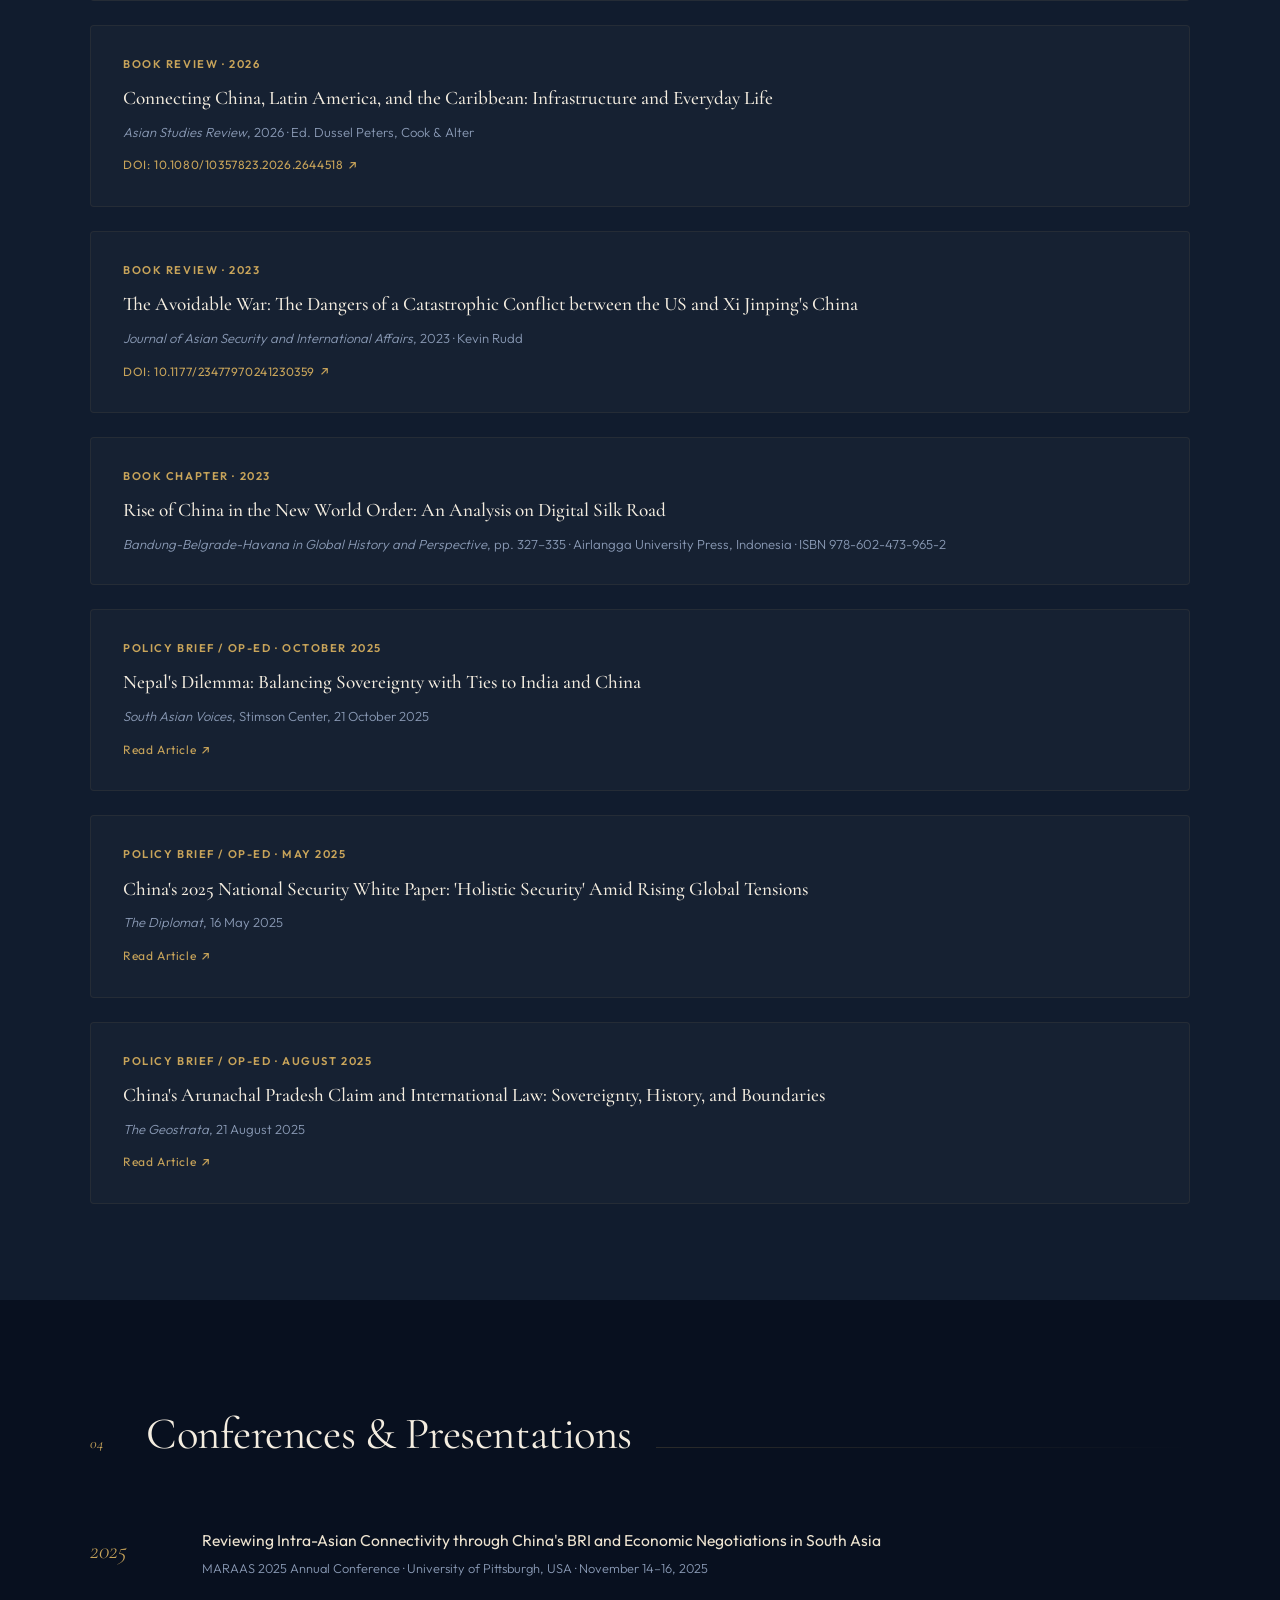
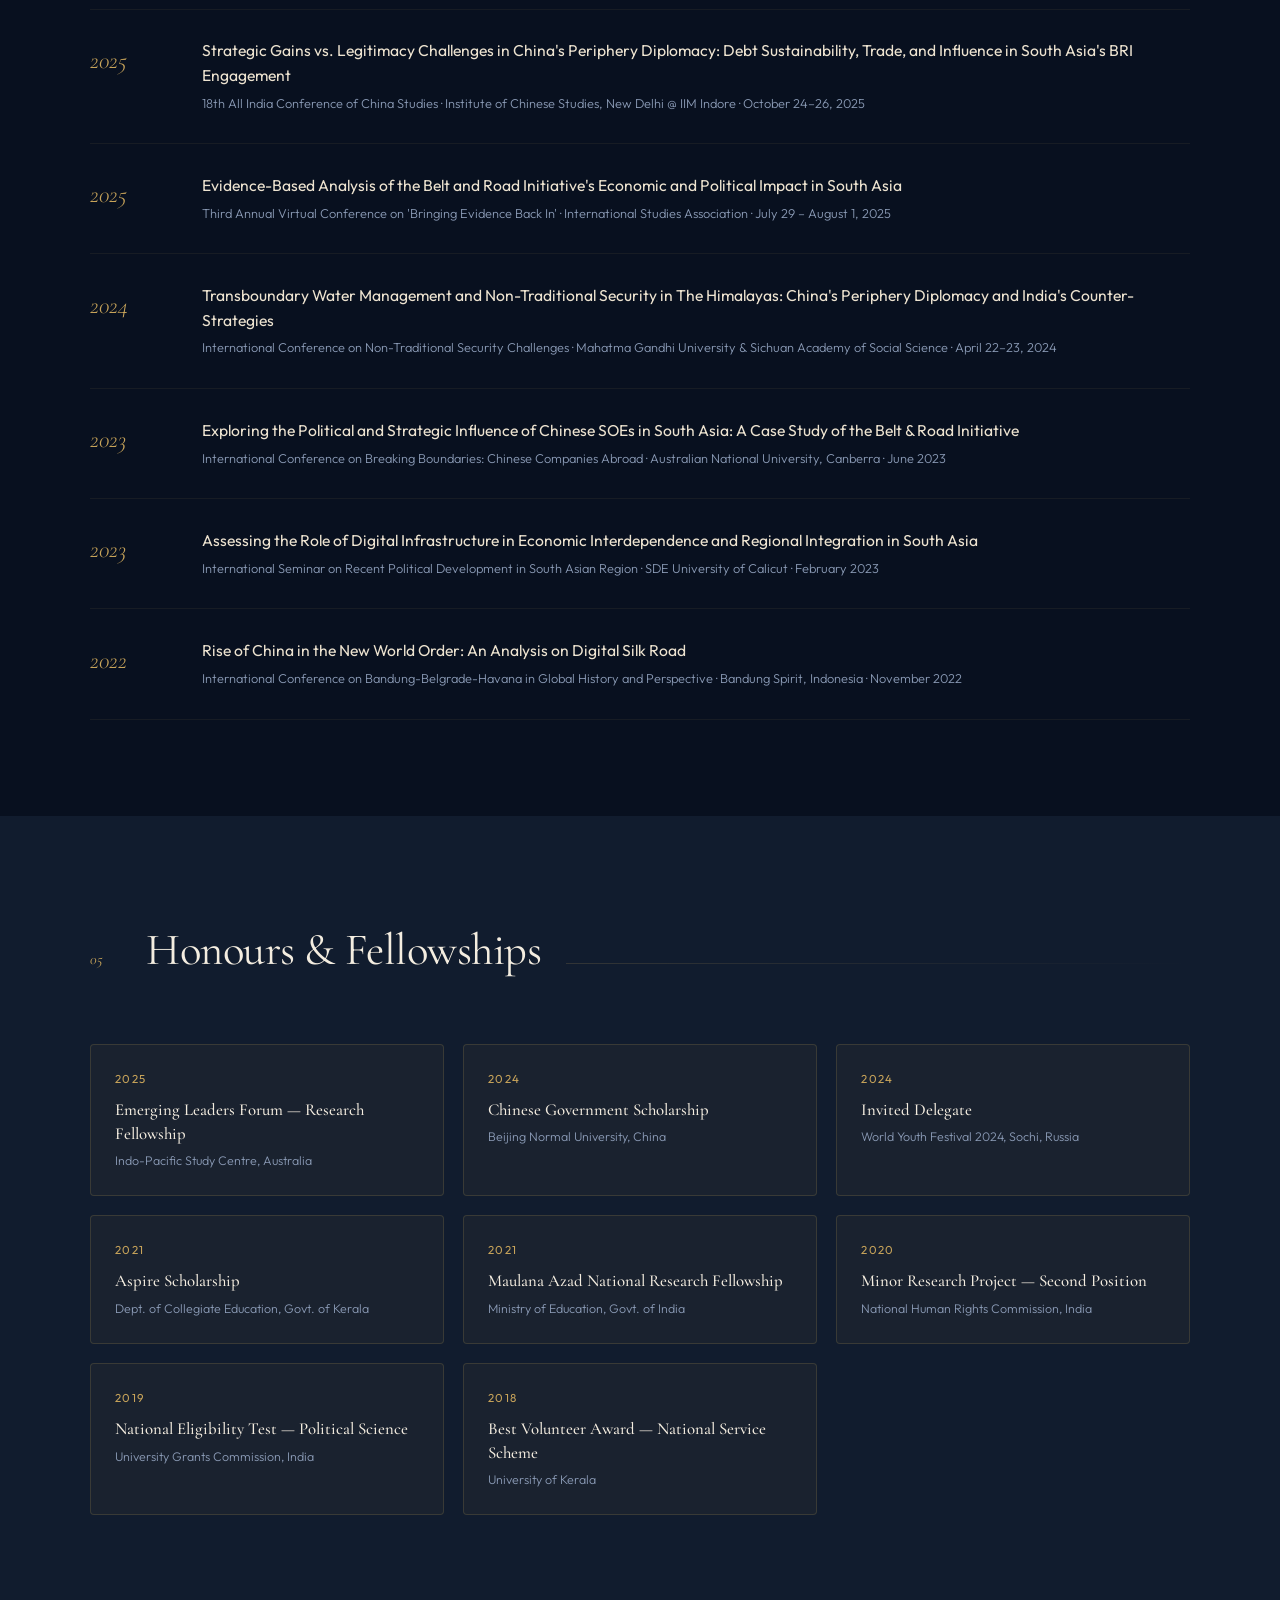
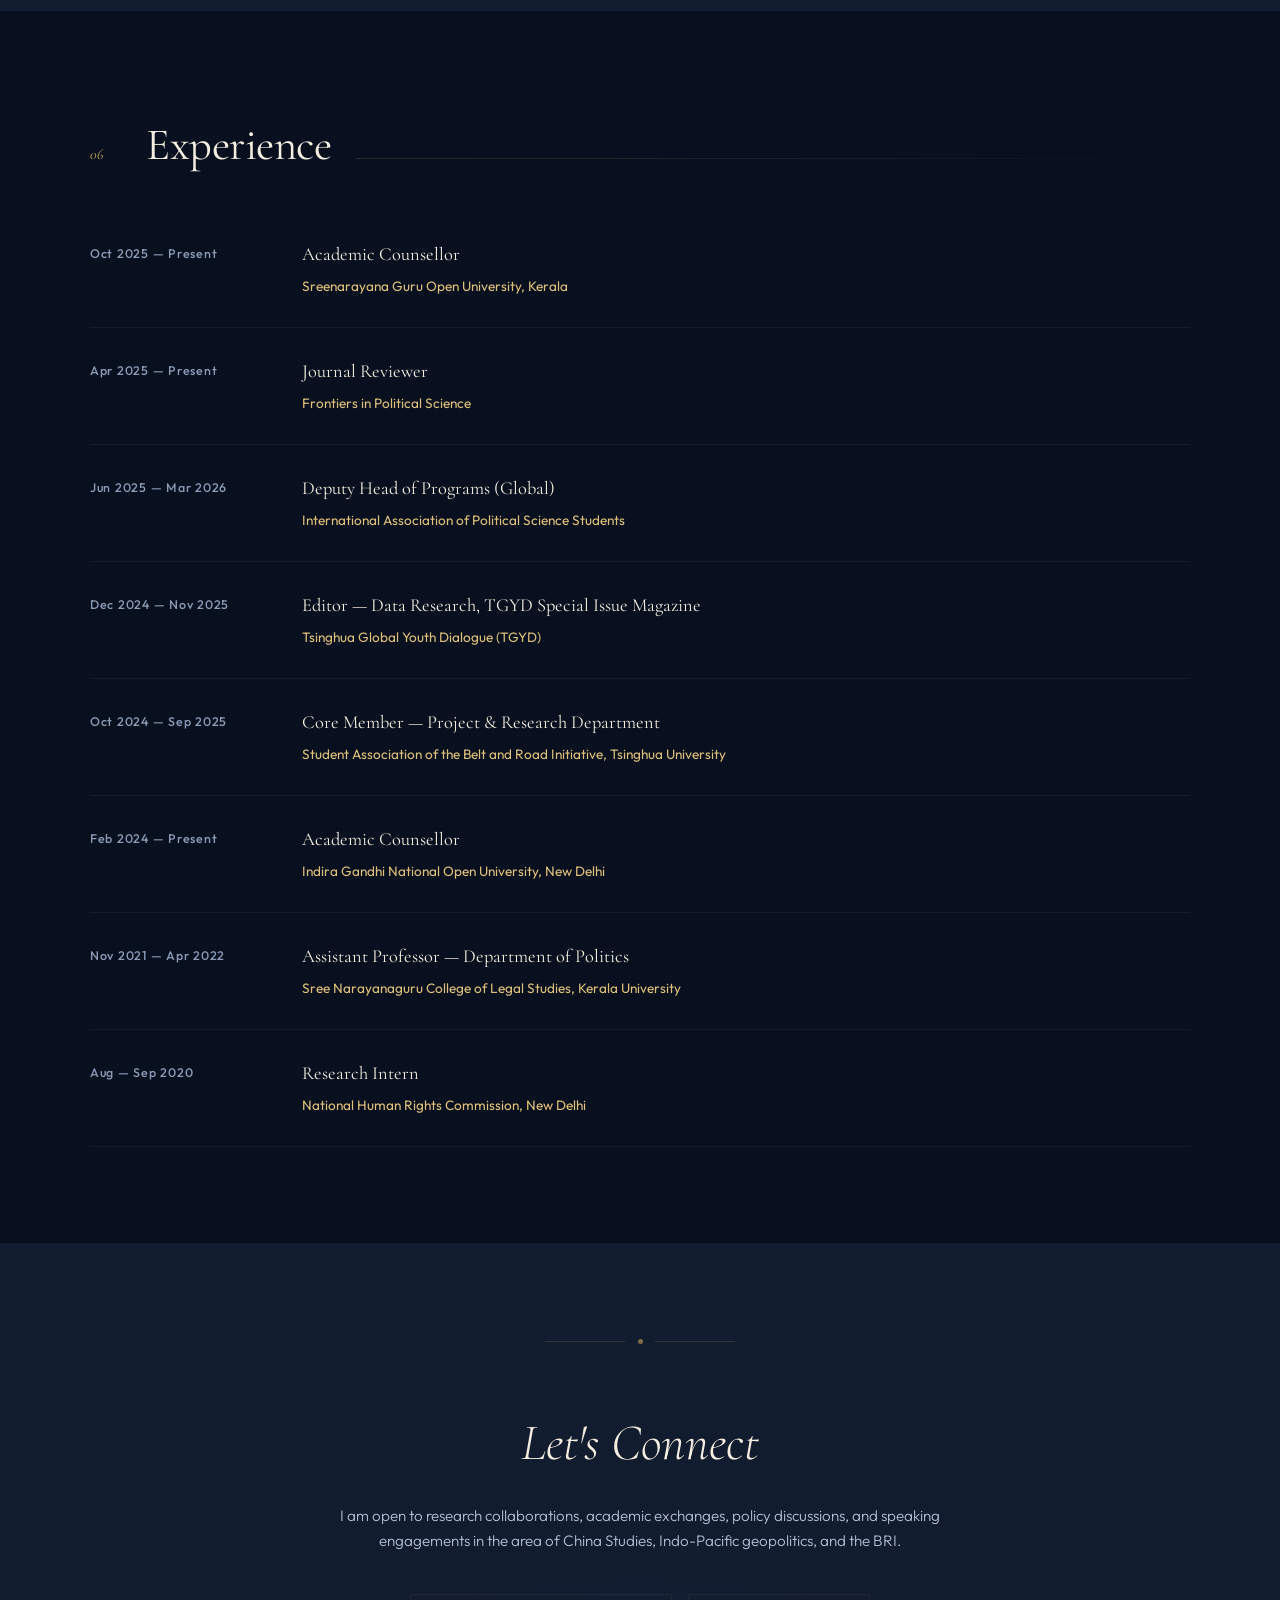
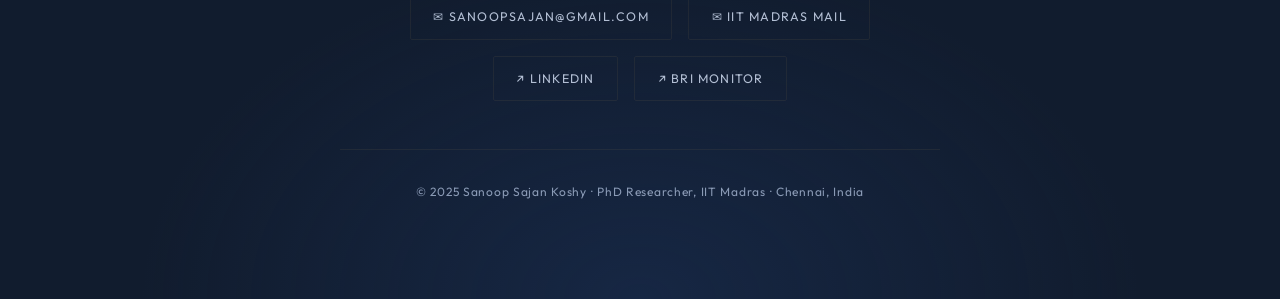
==== commit 0267cd09: "Update print statement from 'Hello' to 'Goodbye'" ====
--- a/index.html
+++ b/index.html
@@ -1,38 +1,1134 @@
 <!DOCTYPE html>
 <html lang="en">
 <head>
-    <meta charset="UTF-8">
-    <title>Sanoop Sajan Koshy</title>
-    <link href="https://fonts.googleapis.com/css2?family=Inter:wght@400;500&family=Lora:ital,wght@0,400;1,400&display=swap" rel="stylesheet">
-    <link rel="stylesheet" href="style.css">
+  <meta charset="UTF-8" />
+  <meta name="viewport" content="width=device-width, initial-scale=1.0"/>
+  <title>Sanoop Sajan Koshy — Scholar | IIT Madras</title>
+  <link rel="preconnect" href="https://fonts.googleapis.com">
+  <link rel="preconnect" href="https://fonts.gstatic.com" crossorigin>
+  <link href="https://fonts.googleapis.com/css2?family=Cormorant+Garamond:ital,wght@0,300;0,400;0,500;0,600;0,700;1,300;1,400;1,500&family=Outfit:wght@300;400;500;600&display=swap" rel="stylesheet">
+  <style>
+    *, *::before, *::after { box-sizing: border-box; margin: 0; padding: 0; }
+
+    :root {
+      --ink:    #08101f;
+      --ink2:   #111c2e;
+      --ivory:  #f4ede0;
+      --ivory2: #ede3d0;
+      --gold:   #c8a45a;
+      --gold2:  #e0bf7a;
+      --muted:  #8a9ab5;
+      --muted2: #b3bfd4;
+      --border: rgba(200,164,90,.18);
+      --border2: rgba(200,164,90,.08);
+      --radius: 3px;
+      --serif: 'Cormorant Garamond', Georgia, serif;
+      --sans:  'Outfit', sans-serif;
+    }
+
+    html { scroll-behavior: smooth; }
+
+    body {
+      background: var(--ink);
+      color: var(--ivory);
+      font-family: var(--sans);
+      font-size: 15px;
+      line-height: 1.7;
+      overflow-x: hidden;
+    }
+
+    /* ── NOISE OVERLAY ── */
+    body::before {
+      content: '';
+      position: fixed; inset: 0; z-index: 0;
+      background-image: url("data:image/svg+xml,%3Csvg viewBox='0 0 200 200' xmlns='http://www.w3.org/2000/svg'%3E%3Cfilter id='n'%3E%3CfeTurbulence type='fractalNoise' baseFrequency='0.9' numOctaves='4' stitchTiles='stitch'/%3E%3C/filter%3E%3Crect width='100%25' height='100%25' filter='url(%23n)' opacity='0.03'/%3E%3C/svg%3E");
+      opacity: .45;
+      pointer-events: none;
+    }
+
+    /* ── NAVIGATION ── */
+    nav {
+      position: fixed; top: 0; left: 0; right: 0; z-index: 100;
+      display: flex; align-items: center; justify-content: space-between;
+      padding: 1.2rem 4rem;
+      background: linear-gradient(to bottom, rgba(8,16,31,.98) 0%, rgba(8,16,31,.85) 100%);
+      backdrop-filter: blur(12px);
+      border-bottom: 1px solid var(--border2);
+      transition: all .3s ease;
+    }
+
+    .nav-logo {
+      font-family: var(--serif);
+      font-size: 1.35rem;
+      font-weight: 500;
+      letter-spacing: .02em;
+      color: var(--ivory);
+      text-decoration: none;
+    }
+
+    .nav-logo span { color: var(--gold); }
+
+    .nav-links {
+      display: flex; gap: 2.2rem; list-style: none;
+    }
+
+    .nav-links a {
+      font-size: .78rem;
+      font-weight: 500;
+      letter-spacing: .12em;
+      text-transform: uppercase;
+      color: var(--muted2);
+      text-decoration: none;
+      transition: color .25s;
+    }
+
+    .nav-links a:hover { color: var(--gold); }
+
+    /* ── HERO ── */
+    #hero {
+      position: relative;
+      min-height: 100vh;
+      display: flex; align-items: center;
+      padding: 0 4rem;
+      overflow: hidden;
+    }
+
+    .hero-bg {
+      position: absolute; inset: 0;
+      background:
+        radial-gradient(ellipse 80% 60% at 70% 50%, rgba(30,55,100,.35) 0%, transparent 65%),
+        radial-gradient(ellipse 40% 40% at 15% 80%, rgba(200,164,90,.08) 0%, transparent 55%),
+        linear-gradient(135deg, #08101f 0%, #0d1829 60%, #0a1520 100%);
+    }
+
+    .hero-grid-line {
+      position: absolute; inset: 0;
+      background-image:
+        linear-gradient(rgba(200,164,90,.04) 1px, transparent 1px),
+        linear-gradient(90deg, rgba(200,164,90,.04) 1px, transparent 1px);
+      background-size: 60px 60px;
+    }
+
+    .hero-content {
+      position: relative; z-index: 2;
+      max-width: 700px;
+    }
+
+    .hero-tag {
+      display: inline-block;
+      font-size: .72rem;
+      font-weight: 600;
+      letter-spacing: .18em;
+      text-transform: uppercase;
+      color: var(--gold);
+      border: 1px solid var(--border);
+      padding: .35rem .9rem;
+      border-radius: 2px;
+      margin-bottom: 1.8rem;
+      animation: fadeUp .8s .1s both ease;
+    }
+
+    h1.hero-name {
+      font-family: var(--serif);
+      font-size: clamp(3rem, 6vw, 5.5rem);
+      font-weight: 300;
+      line-height: 1.05;
+      letter-spacing: -.01em;
+      color: var(--ivory);
+      margin-bottom: 1.5rem;
+      animation: fadeUp .9s .2s both ease;
+    }
+
+    h1.hero-name em {
+      font-style: italic;
+      color: var(--gold2);
+    }
+
+    .hero-desc {
+      font-size: 1.05rem;
+      color: var(--muted2);
+      line-height: 1.75;
+      max-width: 560px;
+      margin-bottom: 2.5rem;
+      animation: fadeUp .9s .35s both ease;
+      font-weight: 300;
+    }
+
+    .hero-cta {
+      display: flex; gap: 1rem; flex-wrap: wrap;
+      animation: fadeUp .9s .5s both ease;
+    }
+
+    .btn {
+      display: inline-flex; align-items: center; gap: .5rem;
+      padding: .75rem 1.8rem;
+      font-size: .78rem;
+      font-weight: 600;
+      letter-spacing: .1em;
+      text-transform: uppercase;
+      text-decoration: none;
+      border-radius: var(--radius);
+      transition: all .25s ease;
+      cursor: pointer;
+    }
+
+    .btn-gold {
+      background: var(--gold);
+      color: var(--ink);
+      border: 1px solid var(--gold);
+    }
+    .btn-gold:hover { background: var(--gold2); border-color: var(--gold2); }
+
+    .btn-outline {
+      background: transparent;
+      color: var(--ivory);
+      border: 1px solid rgba(244,237,224,.25);
+    }
+    .btn-outline:hover { border-color: var(--gold); color: var(--gold); }
+
+    .hero-scroll {
+      position: absolute; bottom: 2.5rem; left: 50%; transform: translateX(-50%);
+      display: flex; flex-direction: column; align-items: center; gap: .5rem;
+      font-size: .68rem; letter-spacing: .14em; text-transform: uppercase;
+      color: var(--muted); animation: fadeUp .9s .8s both ease;
+    }
+
+    .scroll-line {
+      width: 1px; height: 36px;
+      background: linear-gradient(to bottom, var(--gold), transparent);
+      animation: scrollPulse 2s 1.5s infinite ease;
+    }
+
+    /* ── SECTION LAYOUT ── */
+    section {
+      position: relative; z-index: 1;
+      padding: 6rem 4rem;
+    }
+
+    .section-inner {
+      max-width: 1100px; margin: 0 auto;
+    }
+
+    .section-header {
+      display: flex; align-items: baseline; gap: 1.5rem;
+      margin-bottom: 3.5rem;
+    }
+
+    .section-num {
+      font-family: var(--serif);
+      font-size: .95rem;
+      color: var(--gold);
+      font-style: italic;
+      font-weight: 400;
+      min-width: 2rem;
+    }
+
+    h2.section-title {
+      font-family: var(--serif);
+      font-size: clamp(1.9rem, 3.5vw, 2.8rem);
+      font-weight: 400;
+      color: var(--ivory);
+      letter-spacing: -.01em;
+    }
+
+    .section-line {
+      flex: 1; height: 1px;
+      background: linear-gradient(to right, var(--border), transparent);
+    }
+
+    /* ── ABOUT ── */
+    #about { background: var(--ink2); }
+
+    .about-grid {
+      display: grid;
+      grid-template-columns: 1fr 1fr;
+      gap: 4rem;
+    }
+
+    .about-text p {
+      color: var(--muted2);
+      font-weight: 300;
+      font-size: 1.02rem;
+      margin-bottom: 1.2rem;
+      line-height: 1.85;
+    }
+
+    .about-text p strong {
+      color: var(--ivory); font-weight: 500;
+    }
+
+    .about-tags {
+      display: flex; flex-wrap: wrap; gap: .6rem;
+      margin-top: 2rem;
+    }
+
+    .tag {
+      font-size: .72rem;
+      font-weight: 500;
+      letter-spacing: .1em;
+      text-transform: uppercase;
+      padding: .3rem .85rem;
+      border: 1px solid var(--border);
+      border-radius: 2px;
+      color: var(--gold);
+      background: rgba(200,164,90,.05);
+    }
+
+    .stat-grid {
+      display: grid; grid-template-columns: 1fr 1fr;
+      gap: 1.5rem;
+    }
+
+    .stat-card {
+      background: rgba(200,164,90,.05);
+      border: 1px solid var(--border);
+      border-radius: 4px;
+      padding: 1.5rem;
+    }
+
+    .stat-num {
+      font-family: var(--serif);
+      font-size: 2.5rem;
+      color: var(--gold);
+      font-weight: 500;
+      line-height: 1;
+      margin-bottom: .4rem;
+    }
+
+    .stat-label {
+      font-size: .75rem;
+      letter-spacing: .1em;
+      text-transform: uppercase;
+      color: var(--muted);
+    }
+
+    /* ── EDUCATION ── */
+    #education { background: var(--ink); }
+
+    .edu-list { display: flex; flex-direction: column; gap: 0; }
+
+    .edu-item {
+      display: grid;
+      grid-template-columns: 180px 1fr;
+      gap: 2rem;
+      padding: 2rem 0;
+      border-bottom: 1px solid var(--border2);
+      position: relative;
+    }
+
+    .edu-item:first-child { padding-top: 0; }
+
+    .edu-year {
+      font-size: .78rem;
+      font-weight: 500;
+      letter-spacing: .1em;
+      text-transform: uppercase;
+      color: var(--gold);
+      padding-top: .25rem;
+    }
+
+    .edu-degree {
+      font-family: var(--serif);
+      font-size: 1.45rem;
+      font-weight: 400;
+      color: var(--ivory);
+      margin-bottom: .3rem;
+    }
+
+    .edu-field {
+      font-size: .88rem;
+      color: var(--muted2);
+      font-weight: 300;
+      margin-bottom: .5rem;
+    }
+
+    .edu-inst {
+      font-size: .82rem;
+      color: var(--muted);
+      letter-spacing: .04em;
+    }
+
+    .edu-badge {
+      display: inline-block;
+      font-size: .68rem;
+      letter-spacing: .1em;
+      text-transform: uppercase;
+      padding: .2rem .65rem;
+      background: rgba(200,164,90,.12);
+      border: 1px solid var(--border);
+      border-radius: 2px;
+      color: var(--gold2);
+      margin-top: .6rem;
+    }
+
+    /* ── PUBLICATIONS ── */
+    #publications { background: var(--ink2); }
+
+    .pub-grid { display: flex; flex-direction: column; gap: 1.5rem; }
+
+    .pub-card {
+      background: rgba(255,255,255,.025);
+      border: 1px solid var(--border2);
+      border-radius: 4px;
+      padding: 1.8rem 2rem;
+      transition: border-color .25s, background .25s;
+      position: relative;
+      overflow: hidden;
+    }
+
+    .pub-card::before {
+      content: '';
+      position: absolute;
+      left: 0; top: 0; bottom: 0;
+      width: 2px;
+      background: linear-gradient(to bottom, var(--gold), transparent);
+      opacity: 0;
+      transition: opacity .25s;
+    }
+
+    .pub-card:hover { border-color: var(--border); background: rgba(200,164,90,.04); }
+    .pub-card:hover::before { opacity: 1; }
+
+    .pub-type {
+      font-size: .7rem;
+      letter-spacing: .14em;
+      text-transform: uppercase;
+      color: var(--gold);
+      font-weight: 600;
+      margin-bottom: .7rem;
+    }
+
+    .pub-title {
+      font-family: var(--serif);
+      font-size: 1.2rem;
+      font-weight: 500;
+      color: var(--ivory);
+      line-height: 1.45;
+      margin-bottom: .5rem;
+    }
+
+    .pub-meta {
+      font-size: .82rem;
+      color: var(--muted);
+      font-weight: 300;
+    }
+
+    .pub-link {
+      display: inline-flex; align-items: center; gap: .3rem;
+      font-size: .75rem;
+      color: var(--gold);
+      text-decoration: none;
+      margin-top: .7rem;
+      letter-spacing: .05em;
+      transition: color .2s;
+    }
+    .pub-link:hover { color: var(--gold2); }
+    .pub-link::after { content: '↗'; font-size: .85rem; }
+
+    /* ── PRESENTATIONS ── */
+    #conferences { background: var(--ink); }
+
+    .conf-list { display: flex; flex-direction: column; gap: 0; }
+
+    .conf-item {
+      display: grid;
+      grid-template-columns: 80px 1fr;
+      gap: 2rem;
+      padding: 1.8rem 0;
+      border-bottom: 1px solid var(--border2);
+    }
+
+    .conf-item:first-child { padding-top: 0; }
+
+    .conf-year {
+      font-family: var(--serif);
+      font-size: 1.5rem;
+      font-weight: 300;
+      color: var(--gold);
+      font-style: italic;
+      padding-top: .15rem;
+    }
+
+    .conf-title {
+      font-size: .98rem;
+      font-weight: 400;
+      color: var(--ivory2);
+      margin-bottom: .35rem;
+      line-height: 1.55;
+    }
+
+    .conf-venue {
+      font-size: .8rem;
+      color: var(--muted);
+      font-weight: 300;
+    }
+
+    /* ── FELLOWSHIPS ── */
+    #fellowships { background: var(--ink2); }
+
+    .fellows-grid {
+      display: grid;
+      grid-template-columns: repeat(3, 1fr);
+      gap: 1.2rem;
+    }
+
+    .fellow-card {
+      background: rgba(200,164,90,.05);
+      border: 1px solid var(--border);
+      border-radius: 4px;
+      padding: 1.5rem;
+      transition: background .25s, transform .25s;
+    }
+
+    .fellow-card:hover {
+      background: rgba(200,164,90,.09);
+      transform: translateY(-2px);
+    }
+
+    .fellow-year {
+      font-size: .72rem;
+      letter-spacing: .12em;
+      text-transform: uppercase;
+      color: var(--gold);
+      margin-bottom: .6rem;
+    }
+
+    .fellow-title {
+      font-family: var(--serif);
+      font-size: 1.05rem;
+      font-weight: 500;
+      color: var(--ivory);
+      margin-bottom: .3rem;
+      line-height: 1.4;
+    }
+
+    .fellow-org {
+      font-size: .78rem;
+      color: var(--muted);
+      font-weight: 300;
+    }
+
+    /* ── EXPERIENCE ── */
+    #experience { background: var(--ink); }
+
+    .exp-list { display: flex; flex-direction: column; gap: 0; }
+
+    .exp-item {
+      display: grid;
+      grid-template-columns: 180px 1fr;
+      gap: 2rem;
+      padding: 1.8rem 0;
+      border-bottom: 1px solid var(--border2);
+    }
+
+    .exp-item:first-child { padding-top: 0; }
+
+    .exp-period {
+      font-size: .78rem;
+      font-weight: 500;
+      letter-spacing: .06em;
+      color: var(--muted);
+      padding-top: .2rem;
+    }
+
+    .exp-role {
+      font-family: var(--serif);
+      font-size: 1.15rem;
+      font-weight: 400;
+      color: var(--ivory);
+      margin-bottom: .25rem;
+    }
+
+    .exp-org {
+      font-size: .85rem;
+      color: var(--gold2);
+      font-weight: 400;
+    }
+
+    /* ── CONTACT ── */
+    #contact {
+      background:
+        radial-gradient(ellipse 60% 80% at 50% 100%, rgba(30,55,100,.4) 0%, transparent 65%),
+        var(--ink2);
+      text-align: center;
+    }
+
+    .contact-inner {
+      max-width: 600px;
+      margin: 0 auto;
+    }
+
+    .contact-name {
+      font-family: var(--serif);
+      font-size: clamp(2rem, 4vw, 3.5rem);
+      font-weight: 300;
+      font-style: italic;
+      color: var(--ivory);
+      margin-bottom: 1rem;
+    }
+
+    .contact-sub {
+      font-size: .95rem;
+      color: var(--muted2);
+      font-weight: 300;
+      margin-bottom: 2.5rem;
+      line-height: 1.7;
+    }
+
+    .contact-links {
+      display: flex; justify-content: center; flex-wrap: wrap; gap: 1rem;
+      margin-bottom: 3rem;
+    }
+
+    .contact-link {
+      display: inline-flex; align-items: center; gap: .5rem;
+      font-size: .78rem;
+      letter-spacing: .1em;
+      text-transform: uppercase;
+      color: var(--muted2);
+      text-decoration: none;
+      border: 1px solid var(--border2);
+      padding: .7rem 1.4rem;
+      border-radius: 2px;
+      transition: all .25s;
+    }
+
+    .contact-link:hover { color: var(--gold); border-color: var(--border); }
+
+    .footer-line {
+      border-top: 1px solid var(--border2);
+      padding-top: 2rem;
+      font-size: .75rem;
+      color: var(--muted);
+      letter-spacing: .06em;
+    }
+
+    /* ── DIVIDER ── */
+    .ornament {
+      display: flex; align-items: center; justify-content: center;
+      gap: .8rem; margin-bottom: 3.5rem;
+    }
+    .ornament-line { flex: 1; max-width: 80px; height: 1px; background: var(--border); }
+    .ornament-dot {
+      width: 5px; height: 5px; border-radius: 50%;
+      background: var(--gold); opacity: .6;
+    }
+
+    /* ── ANIMATIONS ── */
+    @keyframes fadeUp {
+      from { opacity: 0; transform: translateY(22px); }
+      to   { opacity: 1; transform: translateY(0);    }
+    }
+
+    @keyframes scrollPulse {
+      0%,100% { opacity: .3; transform: scaleY(1); }
+      50%      { opacity: 1;  transform: scaleY(1.15); }
+    }
+
+    .fade-in {
+      opacity: 0; transform: translateY(20px);
+      transition: opacity .7s ease, transform .7s ease;
+    }
+
+    .fade-in.visible {
+      opacity: 1; transform: translateY(0);
+    }
+
+    /* ── RESPONSIVE ── */
+    @media (max-width: 900px) {
+      nav { padding: 1rem 2rem; }
+      .nav-links { gap: 1.5rem; }
+      section { padding: 5rem 2rem; }
+      #hero { padding: 0 2rem; }
+      .about-grid { grid-template-columns: 1fr; gap: 3rem; }
+      .fellows-grid { grid-template-columns: 1fr 1fr; }
+      .edu-item, .exp-item { grid-template-columns: 120px 1fr; gap: 1.2rem; }
+      .conf-item { grid-template-columns: 60px 1fr; }
+    }
+
+    @media (max-width: 600px) {
+      nav { padding: .9rem 1.2rem; }
+      .nav-links { display: none; }
+      .fellows-grid { grid-template-columns: 1fr; }
+      .edu-item, .exp-item, .conf-item { grid-template-columns: 1fr; gap: .4rem; }
+      .stat-grid { grid-template-columns: 1fr 1fr; }
+      .hero-cta { flex-direction: column; align-items: flex-start; }
+    }
+  </style>
 </head>
 <body>
 
-    <header>
-        <nav>
-            <div class="logo">Sanoop S. Koshy</div>
-            <ul class="nav-links">
-                <li><a href="index.html">Home</a></li>
-                <li><a href="about.html">About</a></li>
-                <li><a href="research.html">Research & BRI DataLab</a></li>
-            </ul>
-            <button id="theme-toggle">
-                <svg width="24" height="24" viewBox="0 0 24 24" fill="none" stroke="currentColor" stroke-width="2"><path d="M21 12.79A9 9 0 1 1 11.21 3 7 7 0 0 0 21 12.79z"></path></svg>
-            </button>
-        </nav>
-    </header>
-
-    <main class="page-container hero-center">
-        <h1>Sanoop Sajan Koshy</h1>
-        <h2>Ph.D. Candidate in International Relations</h2>
-        <p class="tagline">Indian Institute of Technology (IIT) Madras</p>
-        
-        <div style="margin-top: 3rem;">
-            <a href="research.html" class="btn btn-primary">Explore BRI DataLab</a>
-            <a href="about.html" class="btn btn-secondary">About Me</a>
-        </div>
-    </main>
-
-    <script src="script.js"></script>
+<!-- ── NAV ── -->
+<nav>
+  <a href="#hero" class="nav-logo">S<span>.</span>S<span>.</span> Koshy</a>
+  <ul class="nav-links">
+    <li><a href="#about">About</a></li>
+    <li><a href="#education">Education</a></li>
+    <li><a href="#publications">Publications</a></li>
+    <li><a href="#conferences">Conferences</a></li>
+    <li><a href="#fellowships">Honours</a></li>
+    <li><a href="#experience">Experience</a></li>
+    <li><a href="#contact">Contact</a></li>
+  </ul>
+</nav>
+
+<!-- ── HERO ── -->
+<section id="hero">
+  <div class="hero-bg"></div>
+  <div class="hero-grid-line"></div>
+  <div class="hero-content">
+    <div class="hero-tag">PhD Researcher · IIT Madras</div>
+    <h1 class="hero-name">Sanoop<br><em>Sajan Koshy</em></h1>
+    <p class="hero-desc">
+      International Relations scholar specialising in China Studies, Indo-Pacific geopolitics,
+      and the Belt &amp; Road Initiative. Based at the Indian Institute of Technology Madras, Chennai.
+    </p>
+    <div class="hero-cta">
+      <a href="#publications" class="btn btn-gold">View Publications</a>
+      <a href="#contact" class="btn btn-outline">Get in Touch</a>
+    </div>
+  </div>
+  <div class="hero-scroll">
+    <span>Scroll</span>
+    <div class="scroll-line"></div>
+  </div>
+</section>
+
+<!-- ── ABOUT ── -->
+<section id="about">
+  <div class="section-inner">
+    <div class="section-header fade-in">
+      <span class="section-num">01</span>
+      <h2 class="section-title">About</h2>
+      <div class="section-line"></div>
+    </div>
+    <div class="about-grid">
+      <div class="about-text fade-in">
+        <p>
+          I am a <strong>PhD candidate in International Relations</strong> at the Indian Institute of
+          Technology Madras, where my research examines China's periphery diplomacy, the Belt &amp;
+          Road Initiative, and the shifting dynamics of great-power competition in the Indo-Pacific.
+        </p>
+        <p>
+          My work spans <strong>geopolitics, digital infrastructure diplomacy, transboundary
+          water governance</strong>, and South Asian regional politics. I combine policy-oriented
+          analysis with rigorous academic inquiry, publishing in journals such as
+          <em>The Round Table</em>, <em>Asian Studies Review</em>, and <em>The Diplomat</em>.
+        </p>
+        <p>
+          I hold the <strong>Maulana Azad National Research Fellowship</strong> (Ministry of
+          Education, India) and have been awarded fellowships by the Indo-Pacific Study Centre
+          (Australia) and Beijing Normal University (China).
+        </p>
+        <div class="about-tags">
+          <span class="tag">China Studies</span>
+          <span class="tag">Indo-Pacific</span>
+          <span class="tag">Belt &amp; Road</span>
+          <span class="tag">South Asia</span>
+          <span class="tag">Geopolitics</span>
+          <span class="tag">Foreign Policy</span>
+          <span class="tag">Diplomacy</span>
+          <span class="tag">Digital Silk Road</span>
+        </div>
+      </div>
+      <div class="stat-grid fade-in">
+        <div class="stat-card">
+          <div class="stat-num">3+</div>
+          <div class="stat-label">Peer-Reviewed Publications</div>
+        </div>
+        <div class="stat-card">
+          <div class="stat-num">8+</div>
+          <div class="stat-label">International Conferences</div>
+        </div>
+        <div class="stat-card">
+          <div class="stat-num">9+</div>
+          <div class="stat-label">Fellowships &amp; Honours</div>
+        </div>
+        <div class="stat-card">
+          <div class="stat-num">5</div>
+          <div class="stat-label">Languages</div>
+        </div>
+      </div>
+    </div>
+  </div>
+</section>
+
+<!-- ── EDUCATION ── -->
+<section id="education">
+  <div class="section-inner">
+    <div class="section-header fade-in">
+      <span class="section-num">02</span>
+      <h2 class="section-title">Education</h2>
+      <div class="section-line"></div>
+    </div>
+    <div class="edu-list">
+
+      <div class="edu-item fade-in">
+        <div class="edu-year">Jan 2022 — Present</div>
+        <div>
+          <div class="edu-degree">Doctor of Philosophy</div>
+          <div class="edu-field">International Relations</div>
+          <div class="edu-inst">Indian Institute of Technology Madras, Chennai</div>
+          <span class="edu-badge">Maulana Azad National Research Fellow</span>
+        </div>
+      </div>
+
+      <div class="edu-item fade-in">
+        <div class="edu-year">2021 — 2024</div>
+        <div>
+          <div class="edu-degree">Master of Public Administration</div>
+          <div class="edu-field">Public Administration</div>
+          <div class="edu-inst">Indira Gandhi National Open University (IGNOU), New Delhi</div>
+        </div>
+      </div>
+
+      <div class="edu-item fade-in">
+        <div class="edu-year">2019 — 2021</div>
+        <div>
+          <div class="edu-degree">Master of Arts</div>
+          <div class="edu-field">Political Science</div>
+          <div class="edu-inst">University College, Thiruvananthapuram · University of Kerala</div>
+          <span class="edu-badge">First Class</span>
+        </div>
+      </div>
+
+      <div class="edu-item fade-in">
+        <div class="edu-year">2016 — 2019</div>
+        <div>
+          <div class="edu-degree">Bachelor of Arts</div>
+          <div class="edu-field">Political Science</div>
+          <div class="edu-inst">St. Gregorios College · University of Kerala</div>
+          <span class="edu-badge">Distinction · College Topper</span>
+        </div>
+      </div>
+
+    </div>
+  </div>
+</section>
+
+<!-- ── PUBLICATIONS ── -->
+<section id="publications">
+  <div class="section-inner">
+    <div class="section-header fade-in">
+      <span class="section-num">03</span>
+      <h2 class="section-title">Publications</h2>
+      <div class="section-line"></div>
+    </div>
+    <div class="pub-grid">
+
+      <div class="pub-card fade-in">
+        <div class="pub-type">Journal Article · Forthcoming 2026</div>
+        <div class="pub-title">The Politics of Network Governance: Digital Infrastructure Diplomacy in the Indo-Pacific</div>
+        <div class="pub-meta">Opinion — <em>The Round Table: The Commonwealth Journal of International Affairs</em>, 2026 (Accepted)</div>
+      </div>
+
+      <div class="pub-card fade-in">
+        <div class="pub-type">Book Review · 2026</div>
+        <div class="pub-title">Connecting China, Latin America, and the Caribbean: Infrastructure and Everyday Life</div>
+        <div class="pub-meta"><em>Asian Studies Review</em>, 2026 · Ed. Dussel Peters, Cook &amp; Alter</div>
+        <a href="https://doi.org/10.1080/10357823.2026.2644518" target="_blank" class="pub-link">DOI: 10.1080/10357823.2026.2644518</a>
+      </div>
+
+      <div class="pub-card fade-in">
+        <div class="pub-type">Book Review · 2023</div>
+        <div class="pub-title">The Avoidable War: The Dangers of a Catastrophic Conflict between the US and Xi Jinping's China</div>
+        <div class="pub-meta"><em>Journal of Asian Security and International Affairs</em>, 2023 · Kevin Rudd</div>
+        <a href="https://doi.org/10.1177/23477970241230359" target="_blank" class="pub-link">DOI: 10.1177/23477970241230359</a>
+      </div>
+
+      <div class="pub-card fade-in">
+        <div class="pub-type">Book Chapter · 2023</div>
+        <div class="pub-title">Rise of China in the New World Order: An Analysis on Digital Silk Road</div>
+        <div class="pub-meta"><em>Bandung-Belgrade-Havana in Global History and Perspective</em>, pp. 327–335 · Airlangga University Press, Indonesia · ISBN 978-602-473-965-2</div>
+      </div>
+
+      <div class="pub-card fade-in">
+        <div class="pub-type">Policy Brief / Op-Ed · October 2025</div>
+        <div class="pub-title">Nepal's Dilemma: Balancing Sovereignty with Ties to India and China</div>
+        <div class="pub-meta"><em>South Asian Voices</em>, Stimson Center, 21 October 2025</div>
+        <a href="https://southasianvoices.org/geo-c-in-n-nepaldilemma-india-china-10-21-2025/" target="_blank" class="pub-link">Read Article</a>
+      </div>
+
+      <div class="pub-card fade-in">
+        <div class="pub-type">Policy Brief / Op-Ed · May 2025</div>
+        <div class="pub-title">China's 2025 National Security White Paper: 'Holistic Security' Amid Rising Global Tensions</div>
+        <div class="pub-meta"><em>The Diplomat</em>, 16 May 2025</div>
+        <a href="https://thediplomat.com/2025/05/chinas-2025-national-security-white-paper-holistic-security-amid-rising-global-tensions/" target="_blank" class="pub-link">Read Article</a>
+      </div>
+
+      <div class="pub-card fade-in">
+        <div class="pub-type">Policy Brief / Op-Ed · August 2025</div>
+        <div class="pub-title">China's Arunachal Pradesh Claim and International Law: Sovereignty, History, and Boundaries</div>
+        <div class="pub-meta"><em>The Geostrata</em>, 21 August 2025</div>
+        <a href="https://www.thegeostrata.com/post/china-s-arunachal-pradesh-claim-and-international-law-sovereignty-history-and-boundaries" target="_blank" class="pub-link">Read Article</a>
+      </div>
+
+    </div>
+  </div>
+</section>
+
+<!-- ── CONFERENCES ── -->
+<section id="conferences">
+  <div class="section-inner">
+    <div class="section-header fade-in">
+      <span class="section-num">04</span>
+      <h2 class="section-title">Conferences &amp; Presentations</h2>
+      <div class="section-line"></div>
+    </div>
+    <div class="conf-list">
+
+      <div class="conf-item fade-in">
+        <div class="conf-year">2025</div>
+        <div>
+          <div class="conf-title">Reviewing Intra-Asian Connectivity through China's BRI and Economic Negotiations in South Asia</div>
+          <div class="conf-venue">MARAAS 2025 Annual Conference · University of Pittsburgh, USA · November 14–16, 2025</div>
+        </div>
+      </div>
+
+      <div class="conf-item fade-in">
+        <div class="conf-year">2025</div>
+        <div>
+          <div class="conf-title">Strategic Gains vs. Legitimacy Challenges in China's Periphery Diplomacy: Debt Sustainability, Trade, and Influence in South Asia's BRI Engagement</div>
+          <div class="conf-venue">18th All India Conference of China Studies · Institute of Chinese Studies, New Delhi @ IIM Indore · October 24–26, 2025</div>
+        </div>
+      </div>
+
+      <div class="conf-item fade-in">
+        <div class="conf-year">2025</div>
+        <div>
+          <div class="conf-title">Evidence-Based Analysis of the Belt and Road Initiative's Economic and Political Impact in South Asia</div>
+          <div class="conf-venue">Third Annual Virtual Conference on 'Bringing Evidence Back In' · International Studies Association · July 29 – August 1, 2025</div>
+        </div>
+      </div>
+
+      <div class="conf-item fade-in">
+        <div class="conf-year">2024</div>
+        <div>
+          <div class="conf-title">Transboundary Water Management and Non-Traditional Security in The Himalayas: China's Periphery Diplomacy and India's Counter-Strategies</div>
+          <div class="conf-venue">International Conference on Non-Traditional Security Challenges · Mahatma Gandhi University &amp; Sichuan Academy of Social Science · April 22–23, 2024</div>
+        </div>
+      </div>
+
+      <div class="conf-item fade-in">
+        <div class="conf-year">2023</div>
+        <div>
+          <div class="conf-title">Exploring the Political and Strategic Influence of Chinese SOEs in South Asia: A Case Study of the Belt &amp; Road Initiative</div>
+          <div class="conf-venue">International Conference on Breaking Boundaries: Chinese Companies Abroad · Australian National University, Canberra · June 2023</div>
+        </div>
+      </div>
+
+      <div class="conf-item fade-in">
+        <div class="conf-year">2023</div>
+        <div>
+          <div class="conf-title">Assessing the Role of Digital Infrastructure in Economic Interdependence and Regional Integration in South Asia</div>
+          <div class="conf-venue">International Seminar on Recent Political Development in South Asian Region · SDE University of Calicut · February 2023</div>
+        </div>
+      </div>
+
+      <div class="conf-item fade-in">
+        <div class="conf-year">2022</div>
+        <div>
+          <div class="conf-title">Rise of China in the New World Order: An Analysis on Digital Silk Road</div>
+          <div class="conf-venue">International Conference on Bandung-Belgrade-Havana in Global History and Perspective · Bandung Spirit, Indonesia · November 2022</div>
+        </div>
+      </div>
+
+    </div>
+  </div>
+</section>
+
+<!-- ── FELLOWSHIPS ── -->
+<section id="fellowships">
+  <div class="section-inner">
+    <div class="section-header fade-in">
+      <span class="section-num">05</span>
+      <h2 class="section-title">Honours &amp; Fellowships</h2>
+      <div class="section-line"></div>
+    </div>
+    <div class="fellows-grid">
+
+      <div class="fellow-card fade-in">
+        <div class="fellow-year">2025</div>
+        <div class="fellow-title">Emerging Leaders Forum — Research Fellowship</div>
+        <div class="fellow-org">Indo-Pacific Study Centre, Australia</div>
+      </div>
+
+      <div class="fellow-card fade-in">
+        <div class="fellow-year">2024</div>
+        <div class="fellow-title">Chinese Government Scholarship</div>
+        <div class="fellow-org">Beijing Normal University, China</div>
+      </div>
+
+      <div class="fellow-card fade-in">
+        <div class="fellow-year">2024</div>
+        <div class="fellow-title">Invited Delegate</div>
+        <div class="fellow-org">World Youth Festival 2024, Sochi, Russia</div>
+      </div>
+
+      <div class="fellow-card fade-in">
+        <div class="fellow-year">2021</div>
+        <div class="fellow-title">Aspire Scholarship</div>
+        <div class="fellow-org">Dept. of Collegiate Education, Govt. of Kerala</div>
+      </div>
+
+      <div class="fellow-card fade-in">
+        <div class="fellow-year">2021</div>
+        <div class="fellow-title">Maulana Azad National Research Fellowship</div>
+        <div class="fellow-org">Ministry of Education, Govt. of India</div>
+      </div>
+
+      <div class="fellow-card fade-in">
+        <div class="fellow-year">2020</div>
+        <div class="fellow-title">Minor Research Project — Second Position</div>
+        <div class="fellow-org">National Human Rights Commission, India</div>
+      </div>
+
+      <div class="fellow-card fade-in">
+        <div class="fellow-year">2019</div>
+        <div class="fellow-title">National Eligibility Test — Political Science</div>
+        <div class="fellow-org">University Grants Commission, India</div>
+      </div>
+
+      <div class="fellow-card fade-in">
+        <div class="fellow-year">2018</div>
+        <div class="fellow-title">Best Volunteer Award — National Service Scheme</div>
+        <div class="fellow-org">University of Kerala</div>
+      </div>
+
+    </div>
+  </div>
+</section>
+
+<!-- ── EXPERIENCE ── -->
+<section id="experience">
+  <div class="section-inner">
+    <div class="section-header fade-in">
+      <span class="section-num">06</span>
+      <h2 class="section-title">Experience</h2>
+      <div class="section-line"></div>
+    </div>
+    <div class="exp-list">
+
+      <div class="exp-item fade-in">
+        <div class="exp-period">Oct 2025 — Present</div>
+        <div>
+          <div class="exp-role">Academic Counsellor</div>
+          <div class="exp-org">Sreenarayana Guru Open University, Kerala</div>
+        </div>
+      </div>
+
+      <div class="exp-item fade-in">
+        <div class="exp-period">Apr 2025 — Present</div>
+        <div>
+          <div class="exp-role">Journal Reviewer</div>
+          <div class="exp-org">Frontiers in Political Science</div>
+        </div>
+      </div>
+
+      <div class="exp-item fade-in">
+        <div class="exp-period">Jun 2025 — Mar 2026</div>
+        <div>
+          <div class="exp-role">Deputy Head of Programs (Global)</div>
+          <div class="exp-org">International Association of Political Science Students</div>
+        </div>
+      </div>
+
+      <div class="exp-item fade-in">
+        <div class="exp-period">Dec 2024 — Nov 2025</div>
+        <div>
+          <div class="exp-role">Editor — Data Research, TGYD Special Issue Magazine</div>
+          <div class="exp-org">Tsinghua Global Youth Dialogue (TGYD)</div>
+        </div>
+      </div>
+
+      <div class="exp-item fade-in">
+        <div class="exp-period">Oct 2024 — Sep 2025</div>
+        <div>
+          <div class="exp-role">Core Member — Project &amp; Research Department</div>
+          <div class="exp-org">Student Association of the Belt and Road Initiative, Tsinghua University</div>
+        </div>
+      </div>
+
+      <div class="exp-item fade-in">
+        <div class="exp-period">Feb 2024 — Present</div>
+        <div>
+          <div class="exp-role">Academic Counsellor</div>
+          <div class="exp-org">Indira Gandhi National Open University, New Delhi</div>
+        </div>
+      </div>
+
+      <div class="exp-item fade-in">
+        <div class="exp-period">Nov 2021 — Apr 2022</div>
+        <div>
+          <div class="exp-role">Assistant Professor — Department of Politics</div>
+          <div class="exp-org">Sree Narayanaguru College of Legal Studies, Kerala University</div>
+        </div>
+      </div>
+
+      <div class="exp-item fade-in">
+        <div class="exp-period">Aug — Sep 2020</div>
+        <div>
+          <div class="exp-role">Research Intern</div>
+          <div class="exp-org">National Human Rights Commission, New Delhi</div>
+        </div>
+      </div>
+
+    </div>
+  </div>
+</section>
+
+<!-- ── CONTACT ── -->
+<section id="contact">
+  <div class="section-inner">
+    <div class="contact-inner fade-in">
+      <div class="ornament">
+        <div class="ornament-line"></div>
+        <div class="ornament-dot"></div>
+        <div class="ornament-line"></div>
+      </div>
+      <div class="contact-name">Let's Connect</div>
+      <p class="contact-sub">
+        I am open to research collaborations, academic exchanges, policy discussions,
+        and speaking engagements in the area of China Studies, Indo-Pacific geopolitics, and the BRI.
+      </p>
+      <div class="contact-links">
+        <a href="mailto:sanoopsajan@gmail.com" class="contact-link">✉ sanoopsajan@gmail.com</a>
+        <a href="mailto:hs21d027@smail.iitm.ac.in" class="contact-link">✉ IIT Madras Mail</a>
+        <a href="https://www.linkedin.com/in/sanoop-sajan-koshy" target="_blank" class="contact-link">↗ LinkedIn</a>
+        <a href="https://the-bri-monitor.streamlit.app/" target="_blank" class="contact-link">↗ BRI Monitor</a>
+      </div>
+      <div class="footer-line">
+        © 2025 Sanoop Sajan Koshy · PhD Researcher, IIT Madras · Chennai, India
+      </div>
+    </div>
+  </div>
+</section>
+
+<script>
+  // Intersection Observer for fade-in
+  const observer = new IntersectionObserver((entries) => {
+    entries.forEach((entry, i) => {
+      if (entry.isIntersecting) {
+        // Stagger siblings
+        const siblings = entry.target.parentElement.querySelectorAll('.fade-in');
+        siblings.forEach((el, idx) => {
+          if (el === entry.target) {
+            setTimeout(() => el.classList.add('visible'), idx * 80);
+          }
+        });
+        entry.target.classList.add('visible');
+        observer.unobserve(entry.target);
+      }
+    });
+  }, { threshold: 0.12, rootMargin: '0px 0px -40px 0px' });
+
+  document.querySelectorAll('.fade-in').forEach(el => observer.observe(el));
+
+  // Nav shrink on scroll
+  const nav = document.querySelector('nav');
+  window.addEventListener('scroll', () => {
+    nav.style.padding = window.scrollY > 60 ? '.8rem 4rem' : '1.2rem 4rem';
+  });
+</script>
 </body>
 </html>
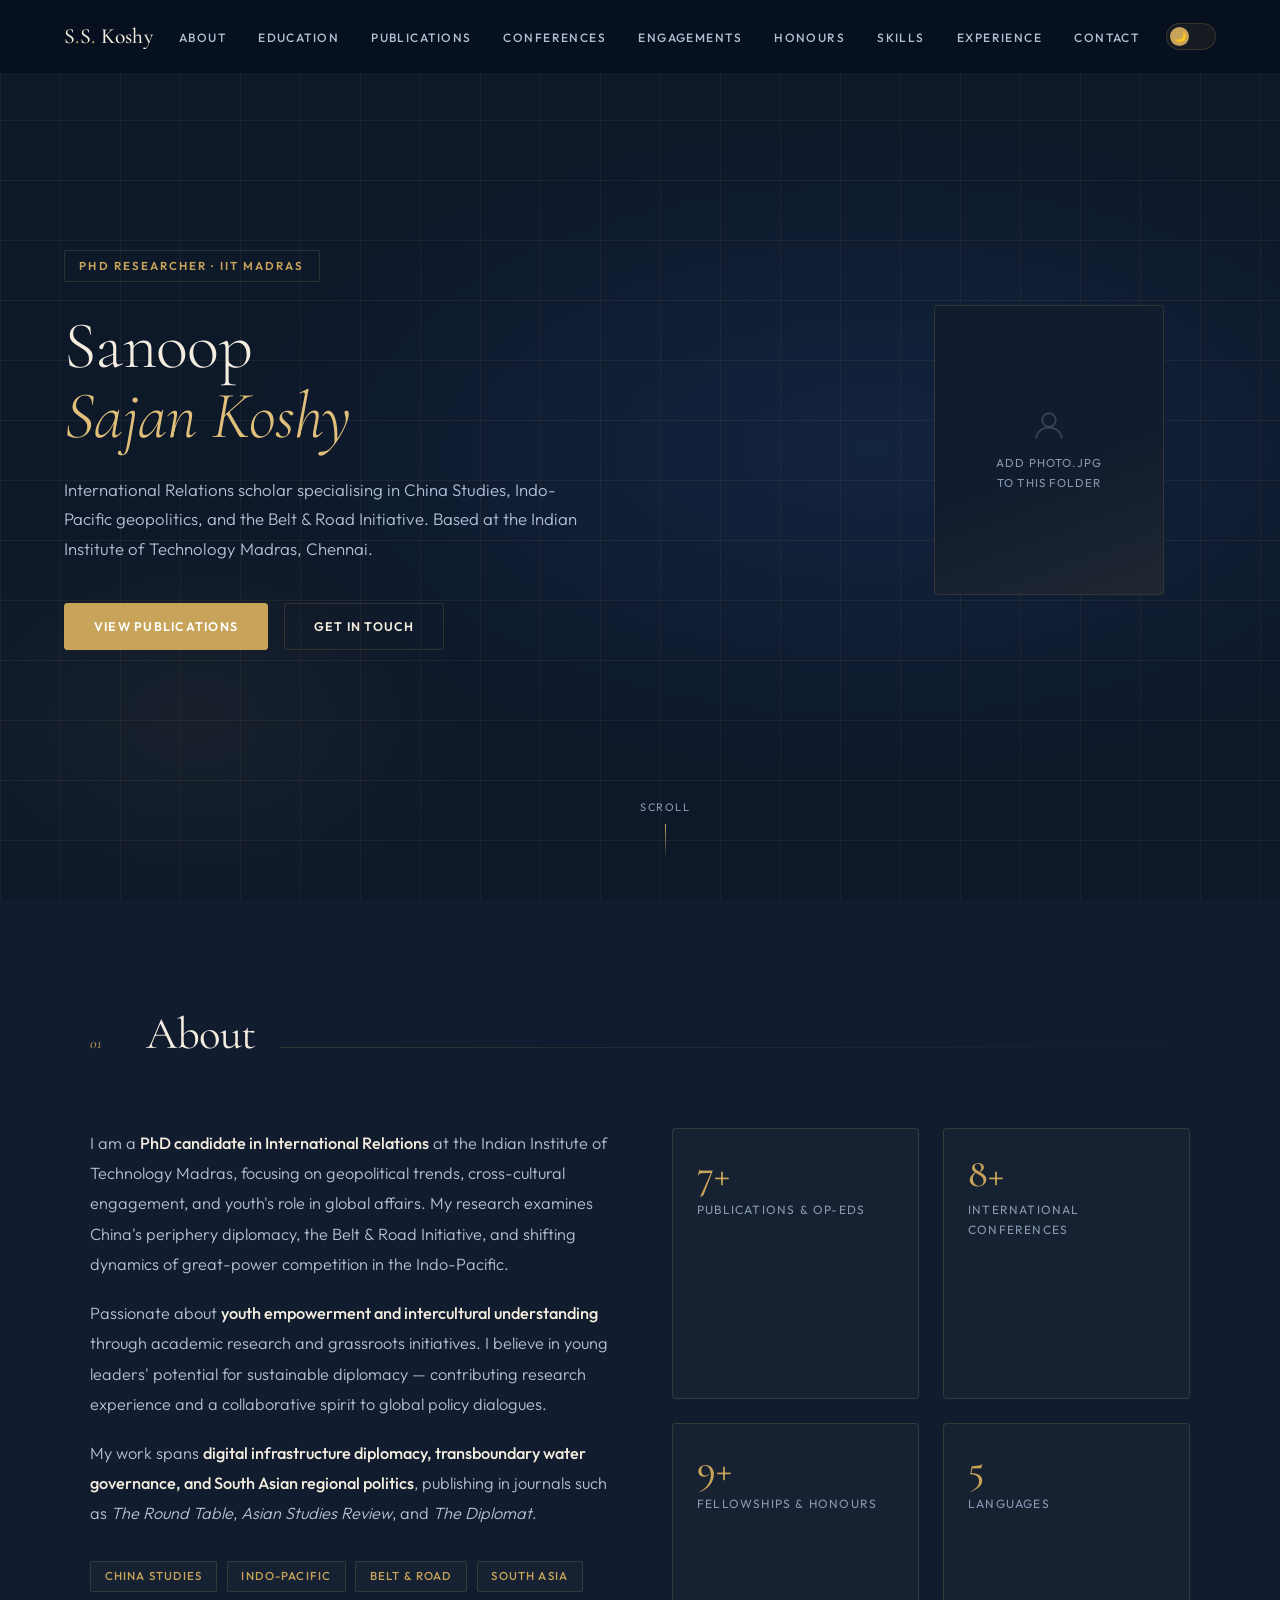
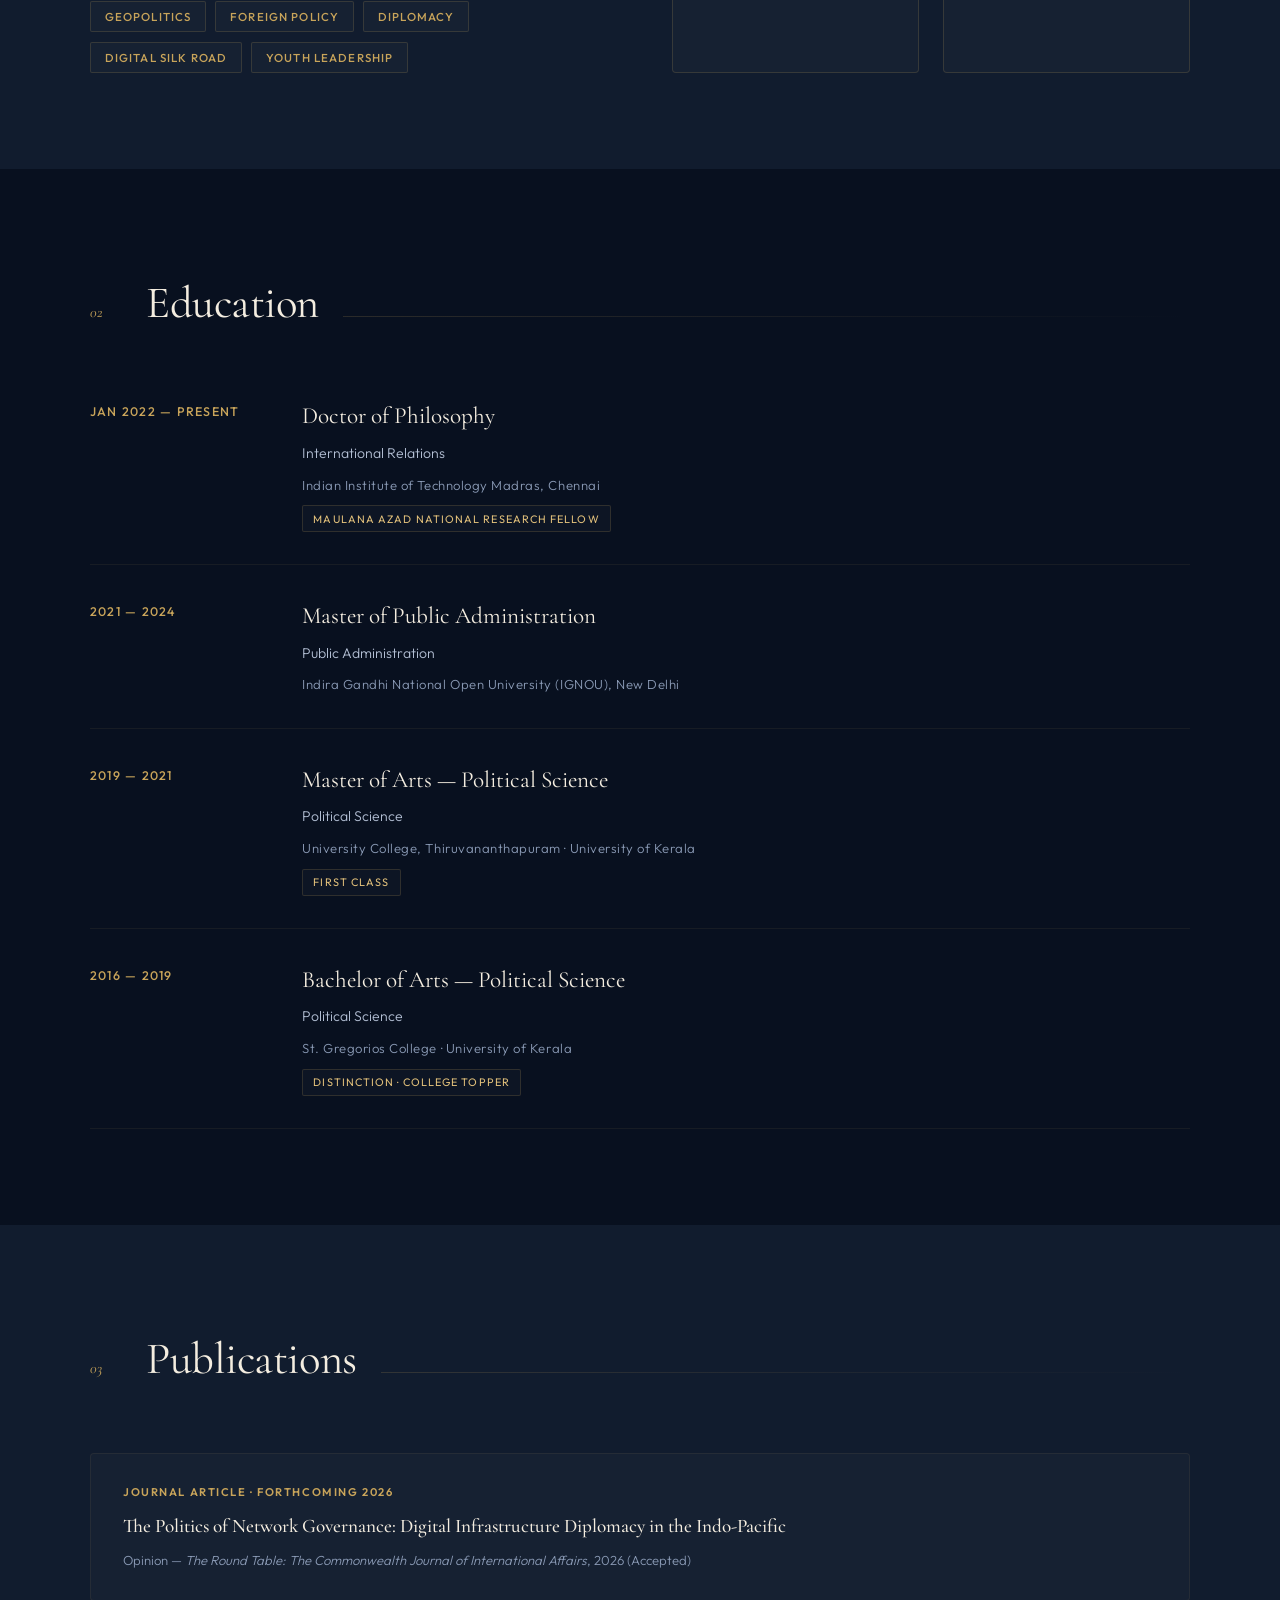
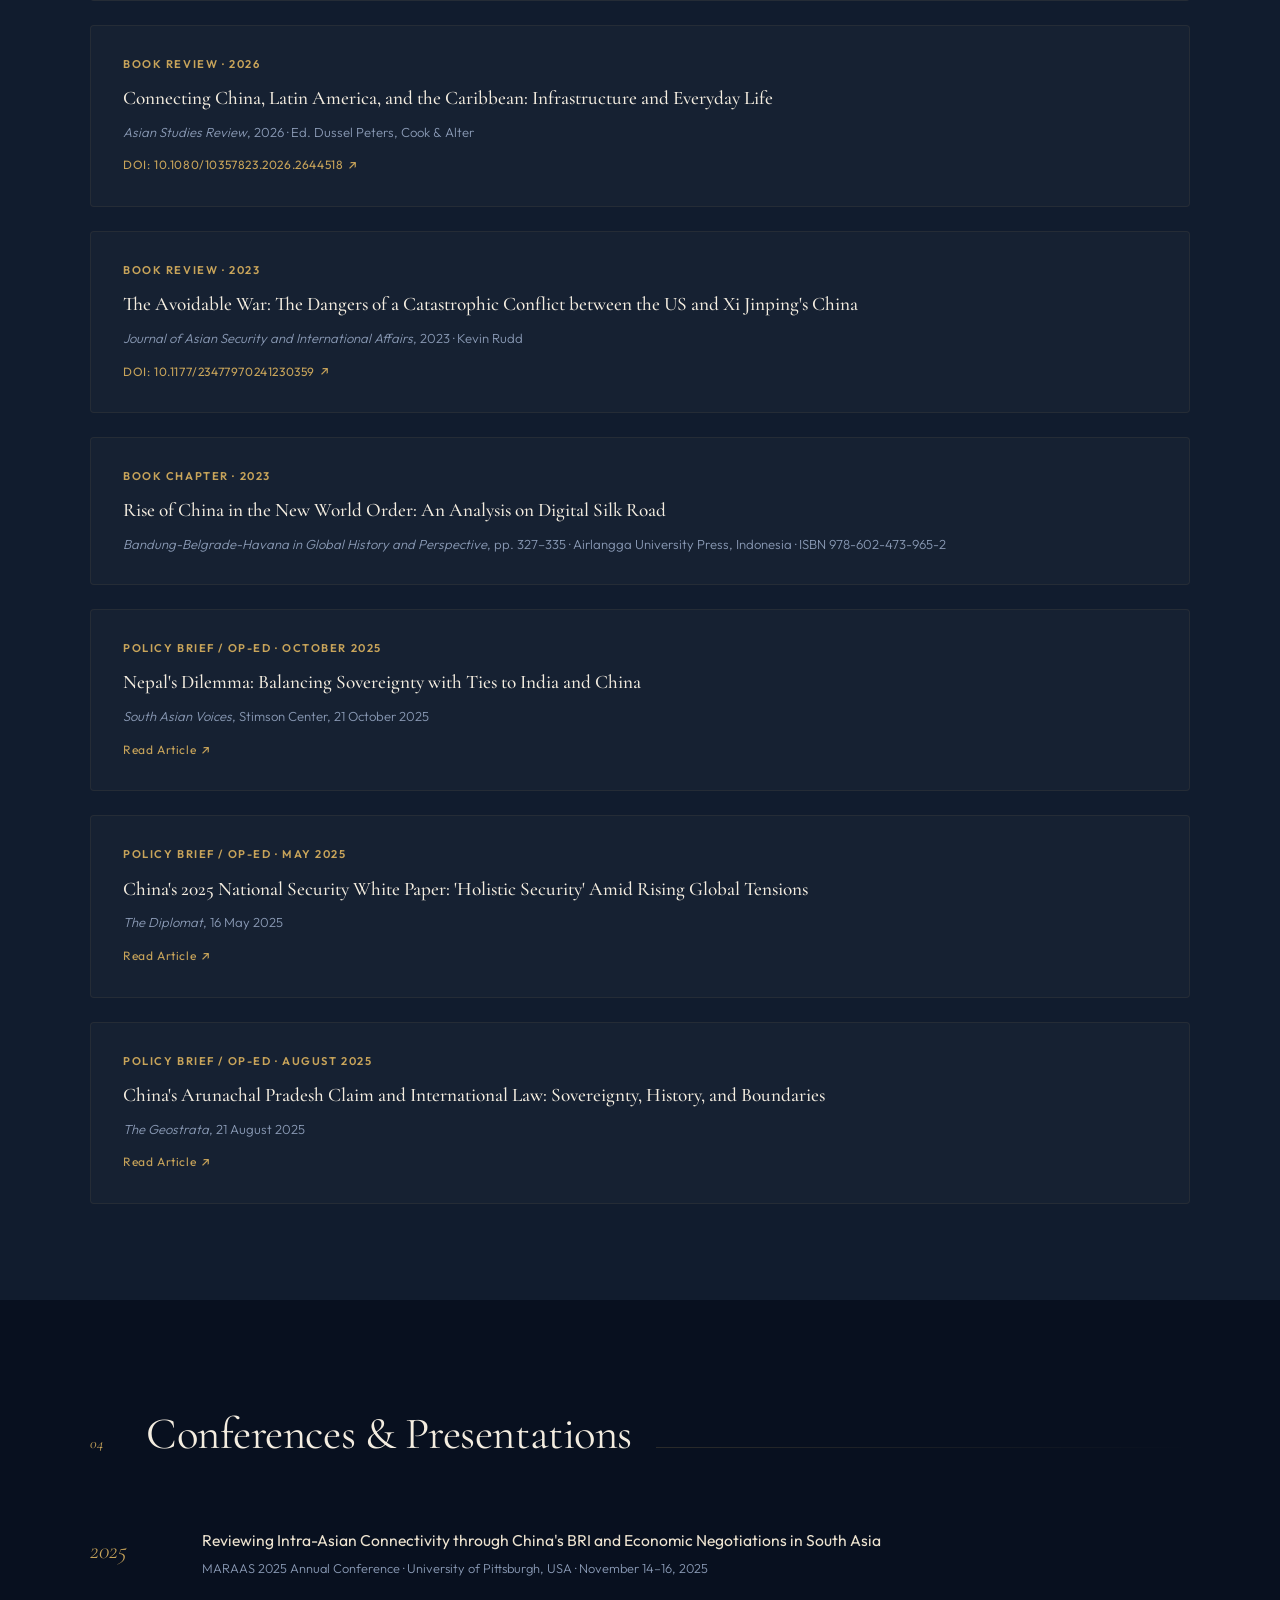
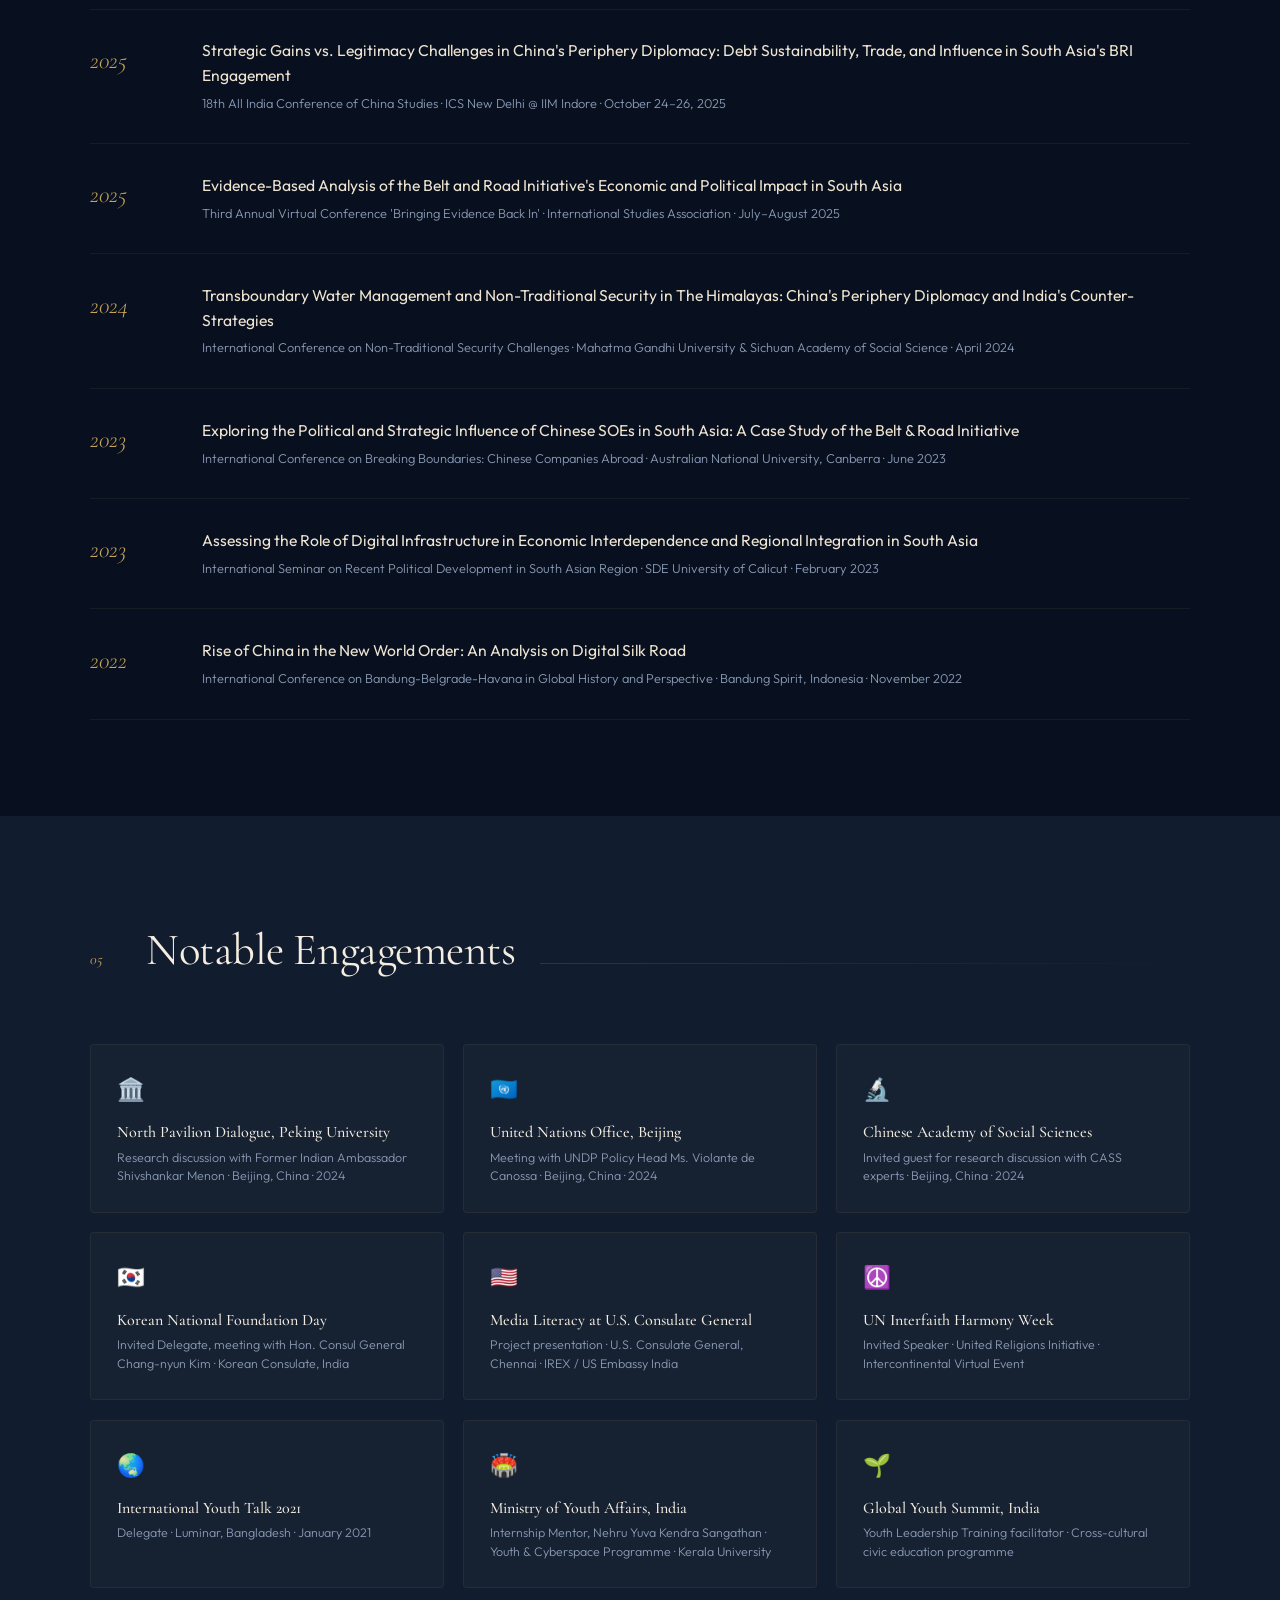
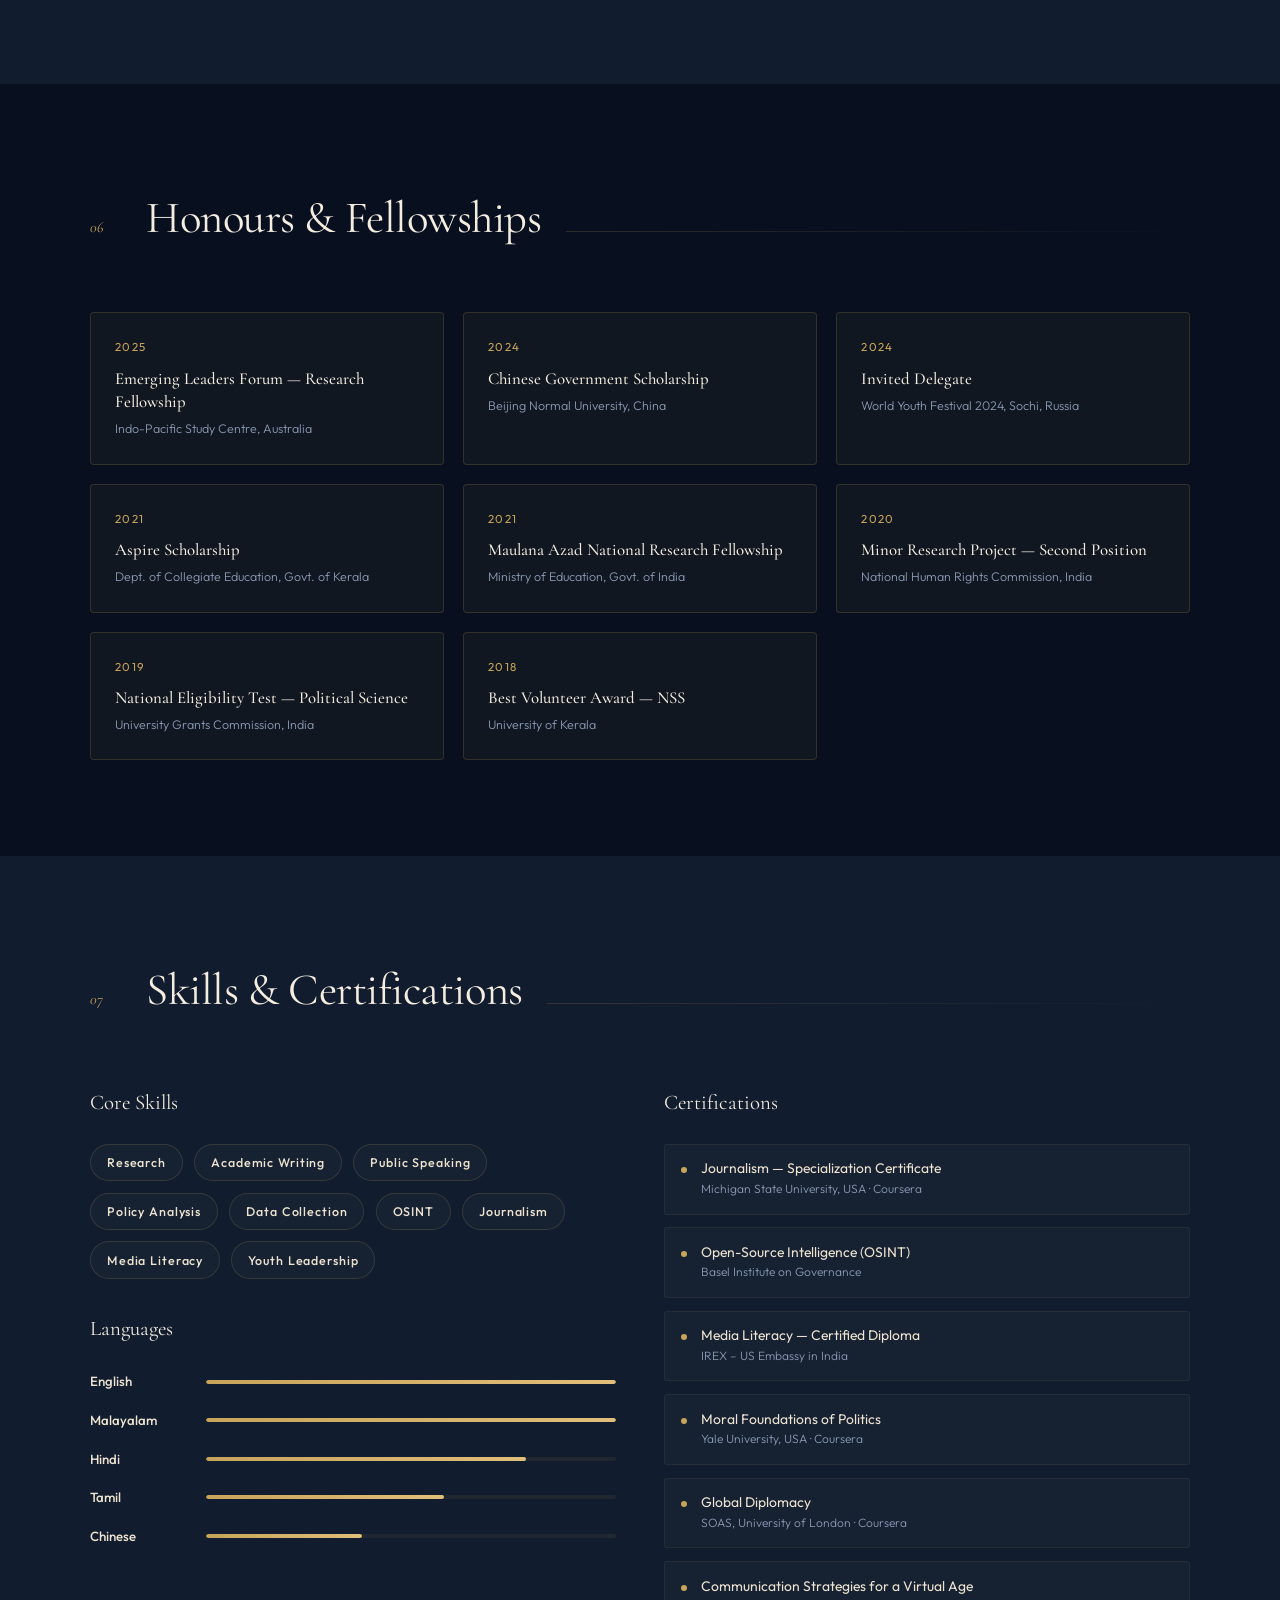
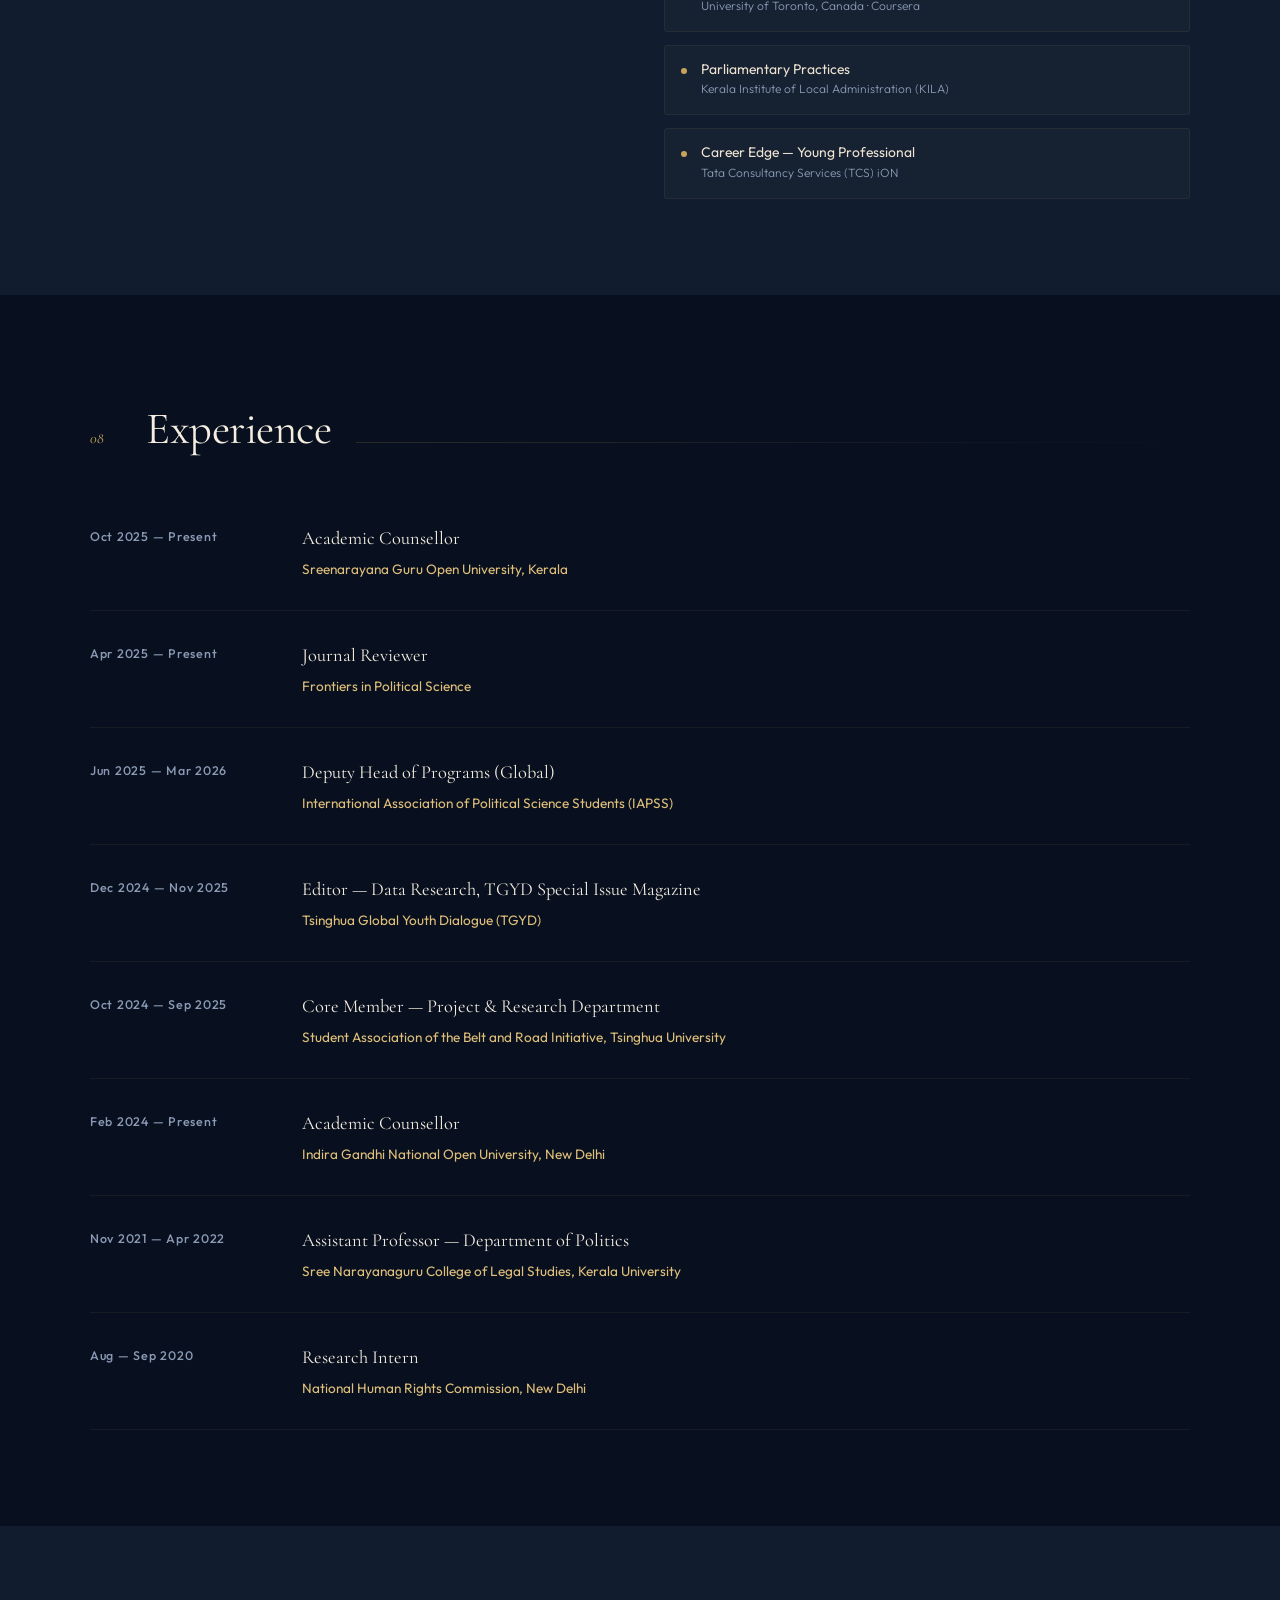
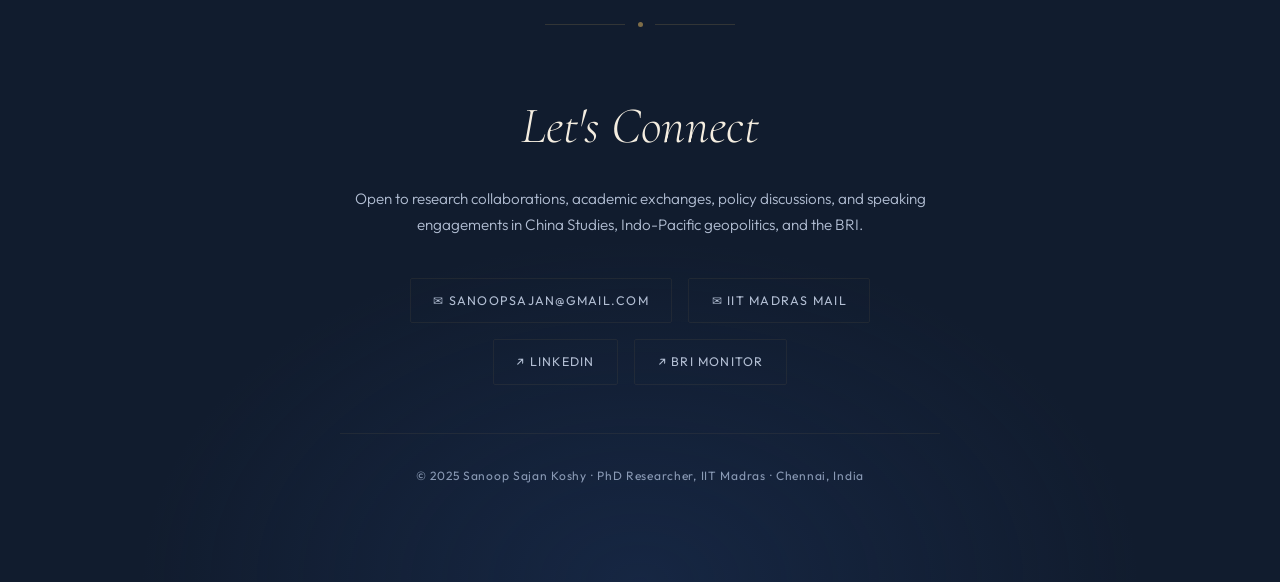
==== commit 82d8e6b6: "Update and rename home.html to index.html" ====
--- a/index.html
+++ b/index.html
@@ -1,5 +1,5 @@
 <!DOCTYPE html>
-<html lang="en">
+<html lang="en" data-theme="dark">
 <head>
   <meta charset="UTF-8" />
   <meta name="viewport" content="width=device-width, initial-scale=1.0"/>
@@ -10,649 +10,461 @@
   <style>
     *, *::before, *::after { box-sizing: border-box; margin: 0; padding: 0; }
 
-    :root {
-      --ink:    #08101f;
-      --ink2:   #111c2e;
-      --ivory:  #f4ede0;
-      --ivory2: #ede3d0;
-      --gold:   #c8a45a;
-      --gold2:  #e0bf7a;
-      --muted:  #8a9ab5;
-      --muted2: #b3bfd4;
-      --border: rgba(200,164,90,.18);
+    /* ── DARK THEME (default) ── */
+    :root, [data-theme="dark"] {
+      --bg:      #08101f;
+      --bg2:     #111c2e;
+      --bg3:     #0d1829;
+      --text:    #f4ede0;
+      --text2:   #ede3d0;
+      --gold:    #c8a45a;
+      --gold2:   #e0bf7a;
+      --muted:   #8a9ab5;
+      --muted2:  #b3bfd4;
+      --border:  rgba(200,164,90,.18);
       --border2: rgba(200,164,90,.08);
-      --radius: 3px;
+      --card:    rgba(255,255,255,.025);
+      --card-h:  rgba(200,164,90,.05);
+      --nav-bg:  rgba(8,16,31,.96);
+      --hero-r:  rgba(30,55,100,.38);
       --serif: 'Cormorant Garamond', Georgia, serif;
       --sans:  'Outfit', sans-serif;
     }
 
+    /* ── LIGHT THEME ── */
+    [data-theme="light"] {
+      --bg:      #f7f2e9;
+      --bg2:     #ede6d4;
+      --bg3:     #f2ece0;
+      --text:    #18100a;
+      --text2:   #2a1e0f;
+      --gold:    #8a6220;
+      --gold2:   #a97b28;
+      --muted:   #6b5c3e;
+      --muted2:  #4a3c25;
+      --border:  rgba(138,98,32,.22);
+      --border2: rgba(138,98,32,.1);
+      --card:    rgba(255,255,255,.7);
+      --card-h:  rgba(138,98,32,.07);
+      --nav-bg:  rgba(247,242,233,.97);
+      --hero-r:  rgba(200,160,80,.12);
+    }
+
     html { scroll-behavior: smooth; }
 
     body {
-      background: var(--ink);
-      color: var(--ivory);
+      background: var(--bg);
+      color: var(--text);
       font-family: var(--sans);
       font-size: 15px;
       line-height: 1.7;
       overflow-x: hidden;
-    }
-
-    /* ── NOISE OVERLAY ── */
+      transition: background .35s, color .35s;
+    }
+
     body::before {
       content: '';
       position: fixed; inset: 0; z-index: 0;
       background-image: url("data:image/svg+xml,%3Csvg viewBox='0 0 200 200' xmlns='http://www.w3.org/2000/svg'%3E%3Cfilter id='n'%3E%3CfeTurbulence type='fractalNoise' baseFrequency='0.9' numOctaves='4' stitchTiles='stitch'/%3E%3C/filter%3E%3Crect width='100%25' height='100%25' filter='url(%23n)' opacity='0.03'/%3E%3C/svg%3E");
-      opacity: .45;
-      pointer-events: none;
+      opacity:.35; pointer-events:none;
     }
 
     /* ── NAVIGATION ── */
     nav {
-      position: fixed; top: 0; left: 0; right: 0; z-index: 100;
+      position: fixed; top:0; left:0; right:0; z-index:100;
       display: flex; align-items: center; justify-content: space-between;
-      padding: 1.2rem 4rem;
-      background: linear-gradient(to bottom, rgba(8,16,31,.98) 0%, rgba(8,16,31,.85) 100%);
-      backdrop-filter: blur(12px);
+      padding: 1.15rem 4rem;
+      background: var(--nav-bg);
+      backdrop-filter: blur(14px);
       border-bottom: 1px solid var(--border2);
-      transition: all .3s ease;
-    }
+      transition: padding .3s, background .35s, border-color .35s;
+    }
+
+    .nav-left { display: flex; align-items: center; gap: 1.6rem; }
 
     .nav-logo {
       font-family: var(--serif);
-      font-size: 1.35rem;
-      font-weight: 500;
-      letter-spacing: .02em;
-      color: var(--ivory);
-      text-decoration: none;
-    }
-
+      font-size: 1.35rem; font-weight: 500; letter-spacing: .02em;
+      color: var(--text); text-decoration: none; transition: color .35s;
+    }
     .nav-logo span { color: var(--gold); }
 
-    .nav-links {
-      display: flex; gap: 2.2rem; list-style: none;
-    }
+    .nav-links { display: flex; gap: 2rem; list-style: none; }
 
     .nav-links a {
-      font-size: .78rem;
-      font-weight: 500;
-      letter-spacing: .12em;
-      text-transform: uppercase;
-      color: var(--muted2);
-      text-decoration: none;
-      transition: color .25s;
-    }
-
+      font-size: .75rem; font-weight: 500; letter-spacing: .12em;
+      text-transform: uppercase; color: var(--muted2);
+      text-decoration: none; transition: color .25s;
+    }
     .nav-links a:hover { color: var(--gold); }
+
+    /* ── THEME TOGGLE ── */
+    .theme-toggle {
+      width: 50px; height: 27px; cursor: pointer;
+      flex-shrink: 0; position: relative;
+    }
+    .theme-toggle input { display: none; }
+
+    .t-track {
+      width:100%; height:100%;
+      background: var(--border2);
+      border: 1px solid var(--border);
+      border-radius: 14px;
+      position: relative;
+      transition: background .3s, border-color .35s;
+    }
+
+    .t-thumb {
+      width: 19px; height: 19px; border-radius: 50%;
+      background: var(--gold);
+      position: absolute; top: 3px; left: 3px;
+      transition: transform .3s cubic-bezier(.4,0,.2,1);
+      display: flex; align-items: center; justify-content: center;
+      font-size: 10px; line-height: 1;
+    }
+    [data-theme="light"] .t-thumb { transform: translateX(23px); }
 
     /* ── HERO ── */
     #hero {
-      position: relative;
-      min-height: 100vh;
+      position: relative; min-height: 100vh;
       display: flex; align-items: center;
-      padding: 0 4rem;
-      overflow: hidden;
+      padding: 0 4rem; overflow: hidden;
     }
 
     .hero-bg {
       position: absolute; inset: 0;
       background:
-        radial-gradient(ellipse 80% 60% at 70% 50%, rgba(30,55,100,.35) 0%, transparent 65%),
-        radial-gradient(ellipse 40% 40% at 15% 80%, rgba(200,164,90,.08) 0%, transparent 55%),
-        linear-gradient(135deg, #08101f 0%, #0d1829 60%, #0a1520 100%);
-    }
-
-    .hero-grid-line {
-      position: absolute; inset: 0;
+        radial-gradient(ellipse 75% 55% at 68% 50%, var(--hero-r) 0%, transparent 65%),
+        radial-gradient(ellipse 40% 40% at 15% 80%, rgba(200,164,90,.06) 0%, transparent 55%),
+        var(--bg3);
+      transition: background .35s;
+    }
+
+    .hero-grid {
+      position: absolute; inset:0;
       background-image:
-        linear-gradient(rgba(200,164,90,.04) 1px, transparent 1px),
-        linear-gradient(90deg, rgba(200,164,90,.04) 1px, transparent 1px);
+        linear-gradient(var(--border2) 1px, transparent 1px),
+        linear-gradient(90deg, var(--border2) 1px, transparent 1px);
       background-size: 60px 60px;
     }
 
     .hero-content {
       position: relative; z-index: 2;
-      max-width: 700px;
-    }
+      display: grid; grid-template-columns: 1fr auto;
+      gap: 4rem; align-items: center;
+      width: 100%; max-width: 1100px;
+    }
+
+    .hero-text { max-width: 640px; }
 
     .hero-tag {
       display: inline-block;
-      font-size: .72rem;
-      font-weight: 600;
-      letter-spacing: .18em;
-      text-transform: uppercase;
-      color: var(--gold);
-      border: 1px solid var(--border);
-      padding: .35rem .9rem;
-      border-radius: 2px;
-      margin-bottom: 1.8rem;
+      font-size: .72rem; font-weight: 600; letter-spacing: .18em; text-transform: uppercase;
+      color: var(--gold); border: 1px solid var(--border);
+      padding: .35rem .9rem; border-radius: 2px; margin-bottom: 1.8rem;
       animation: fadeUp .8s .1s both ease;
     }
 
     h1.hero-name {
       font-family: var(--serif);
-      font-size: clamp(3rem, 6vw, 5.5rem);
-      font-weight: 300;
-      line-height: 1.05;
-      letter-spacing: -.01em;
-      color: var(--ivory);
-      margin-bottom: 1.5rem;
-      animation: fadeUp .9s .2s both ease;
-    }
-
-    h1.hero-name em {
-      font-style: italic;
-      color: var(--gold2);
-    }
+      font-size: clamp(3rem, 5.2vw, 5rem); font-weight: 300;
+      line-height: 1.05; letter-spacing: -.01em;
+      color: var(--text); margin-bottom: 1.5rem;
+      animation: fadeUp .9s .2s both ease; transition: color .35s;
+    }
+    h1.hero-name em { font-style: italic; color: var(--gold2); }
 
     .hero-desc {
-      font-size: 1.05rem;
-      color: var(--muted2);
-      line-height: 1.75;
-      max-width: 560px;
-      margin-bottom: 2.5rem;
-      animation: fadeUp .9s .35s both ease;
-      font-weight: 300;
-    }
-
-    .hero-cta {
-      display: flex; gap: 1rem; flex-wrap: wrap;
-      animation: fadeUp .9s .5s both ease;
-    }
-
+      font-size: 1.05rem; color: var(--muted2); line-height: 1.75;
+      max-width: 530px; margin-bottom: 2.5rem;
+      animation: fadeUp .9s .35s both ease; font-weight: 300; transition: color .35s;
+    }
+
+    .hero-cta { display: flex; gap: 1rem; flex-wrap: wrap; animation: fadeUp .9s .5s both ease; }
+
+    /* ── PHOTO ── */
+    .hero-photo { animation: fadeUp .9s .3s both ease; flex-shrink: 0; }
+
+    .photo-frame {
+      width: 230px; height: 290px; border-radius: 4px;
+      overflow: hidden; border: 1px solid var(--border);
+      background: var(--bg2); position: relative;
+      transition: border-color .35s;
+    }
+    .photo-frame::after {
+      content: ''; position: absolute; inset: 0;
+      background: linear-gradient(160deg, transparent 55%, rgba(200,164,90,.08));
+      pointer-events: none;
+    }
+    .photo-frame img { width:100%; height:100%; object-fit:cover; display:block; }
+
+    .photo-placeholder {
+      width:100%; height:100%; display:flex; flex-direction:column;
+      align-items:center; justify-content:center; gap:.6rem;
+      color: var(--muted); font-size:.72rem; letter-spacing:.1em;
+      text-transform:uppercase; text-align:center; padding:1.2rem;
+      transition: color .35s;
+    }
+    .photo-placeholder svg { width:36px; height:36px; opacity:.3; }
+
+    /* ── BUTTONS ── */
     .btn {
       display: inline-flex; align-items: center; gap: .5rem;
-      padding: .75rem 1.8rem;
-      font-size: .78rem;
-      font-weight: 600;
-      letter-spacing: .1em;
-      text-transform: uppercase;
-      text-decoration: none;
-      border-radius: var(--radius);
-      transition: all .25s ease;
-      cursor: pointer;
-    }
-
-    .btn-gold {
-      background: var(--gold);
-      color: var(--ink);
-      border: 1px solid var(--gold);
-    }
+      padding: .75rem 1.8rem; font-size: .78rem; font-weight: 600;
+      letter-spacing: .1em; text-transform: uppercase;
+      text-decoration: none; border-radius: 3px;
+      transition: all .25s ease; cursor: pointer; border: none;
+      font-family: var(--sans);
+    }
+    .btn-gold   { background: var(--gold);  color: #fff; border: 1px solid var(--gold); }
     .btn-gold:hover { background: var(--gold2); border-color: var(--gold2); }
-
-    .btn-outline {
-      background: transparent;
-      color: var(--ivory);
-      border: 1px solid rgba(244,237,224,.25);
-    }
+    .btn-outline { background: transparent; color: var(--text); border: 1px solid var(--border); transition: all .25s, color .35s; }
     .btn-outline:hover { border-color: var(--gold); color: var(--gold); }
 
     .hero-scroll {
-      position: absolute; bottom: 2.5rem; left: 50%; transform: translateX(-50%);
-      display: flex; flex-direction: column; align-items: center; gap: .5rem;
-      font-size: .68rem; letter-spacing: .14em; text-transform: uppercase;
+      position: absolute; bottom:2.5rem; left:50%; transform:translateX(-50%);
+      display:flex; flex-direction:column; align-items:center; gap:.5rem;
+      font-size:.68rem; letter-spacing:.14em; text-transform:uppercase;
       color: var(--muted); animation: fadeUp .9s .8s both ease;
     }
-
     .scroll-line {
-      width: 1px; height: 36px;
+      width:1px; height:36px;
       background: linear-gradient(to bottom, var(--gold), transparent);
       animation: scrollPulse 2s 1.5s infinite ease;
     }
 
     /* ── SECTION LAYOUT ── */
-    section {
-      position: relative; z-index: 1;
-      padding: 6rem 4rem;
-    }
-
-    .section-inner {
-      max-width: 1100px; margin: 0 auto;
-    }
-
-    .section-header {
-      display: flex; align-items: baseline; gap: 1.5rem;
-      margin-bottom: 3.5rem;
-    }
+    section { position: relative; z-index:1; padding: 6rem 4rem; }
+    .section-inner { max-width: 1100px; margin: 0 auto; }
+
+    .section-header { display:flex; align-items:baseline; gap:1.5rem; margin-bottom:3.5rem; }
 
     .section-num {
-      font-family: var(--serif);
-      font-size: .95rem;
-      color: var(--gold);
-      font-style: italic;
-      font-weight: 400;
-      min-width: 2rem;
+      font-family: var(--serif); font-size:.95rem; color: var(--gold);
+      font-style:italic; font-weight:400; min-width:2rem;
     }
 
     h2.section-title {
       font-family: var(--serif);
-      font-size: clamp(1.9rem, 3.5vw, 2.8rem);
-      font-weight: 400;
-      color: var(--ivory);
-      letter-spacing: -.01em;
-    }
-
-    .section-line {
-      flex: 1; height: 1px;
-      background: linear-gradient(to right, var(--border), transparent);
-    }
+      font-size: clamp(1.9rem, 3.5vw, 2.8rem); font-weight:400;
+      color: var(--text); letter-spacing:-.01em; transition: color .35s;
+    }
+
+    .section-line { flex:1; height:1px; background: linear-gradient(to right, var(--border), transparent); }
+
+    .bg-alt  { background: var(--bg2); transition: background .35s; }
+    .bg-main { background: var(--bg);  transition: background .35s; }
 
     /* ── ABOUT ── */
-    #about { background: var(--ink2); }
-
-    .about-grid {
-      display: grid;
-      grid-template-columns: 1fr 1fr;
-      gap: 4rem;
-    }
+    .about-grid { display:grid; grid-template-columns:1fr 1fr; gap:4rem; }
 
     .about-text p {
-      color: var(--muted2);
-      font-weight: 300;
-      font-size: 1.02rem;
-      margin-bottom: 1.2rem;
-      line-height: 1.85;
-    }
-
-    .about-text p strong {
-      color: var(--ivory); font-weight: 500;
-    }
-
-    .about-tags {
-      display: flex; flex-wrap: wrap; gap: .6rem;
-      margin-top: 2rem;
-    }
+      color: var(--muted2); font-weight:300; font-size:1.02rem;
+      margin-bottom:1.2rem; line-height:1.85; transition:color .35s;
+    }
+    .about-text p strong { color: var(--text); font-weight:500; }
+
+    .about-tags { display:flex; flex-wrap:wrap; gap:.6rem; margin-top:2rem; }
 
     .tag {
-      font-size: .72rem;
-      font-weight: 500;
-      letter-spacing: .1em;
-      text-transform: uppercase;
-      padding: .3rem .85rem;
-      border: 1px solid var(--border);
-      border-radius: 2px;
-      color: var(--gold);
-      background: rgba(200,164,90,.05);
-    }
-
-    .stat-grid {
-      display: grid; grid-template-columns: 1fr 1fr;
-      gap: 1.5rem;
-    }
+      font-size:.72rem; font-weight:500; letter-spacing:.1em; text-transform:uppercase;
+      padding:.3rem .85rem; border:1px solid var(--border); border-radius:2px;
+      color: var(--gold); background: var(--card); transition: background .35s, border-color .35s;
+    }
+
+    .stat-grid { display:grid; grid-template-columns:1fr 1fr; gap:1.5rem; }
 
     .stat-card {
-      background: rgba(200,164,90,.05);
-      border: 1px solid var(--border);
-      border-radius: 4px;
-      padding: 1.5rem;
-    }
-
-    .stat-num {
-      font-family: var(--serif);
-      font-size: 2.5rem;
-      color: var(--gold);
-      font-weight: 500;
-      line-height: 1;
-      margin-bottom: .4rem;
-    }
-
-    .stat-label {
-      font-size: .75rem;
-      letter-spacing: .1em;
-      text-transform: uppercase;
-      color: var(--muted);
-    }
+      background: var(--card); border:1px solid var(--border); border-radius:4px;
+      padding:1.5rem; transition: background .35s, border-color .35s;
+    }
+    .stat-num  { font-family:var(--serif); font-size:2.5rem; color:var(--gold); font-weight:500; line-height:1; margin-bottom:.4rem; }
+    .stat-label { font-size:.75rem; letter-spacing:.1em; text-transform:uppercase; color:var(--muted); transition:color .35s; }
 
     /* ── EDUCATION ── */
-    #education { background: var(--ink); }
-
-    .edu-list { display: flex; flex-direction: column; gap: 0; }
-
-    .edu-item {
-      display: grid;
-      grid-template-columns: 180px 1fr;
-      gap: 2rem;
-      padding: 2rem 0;
-      border-bottom: 1px solid var(--border2);
-      position: relative;
-    }
-
-    .edu-item:first-child { padding-top: 0; }
-
-    .edu-year {
-      font-size: .78rem;
-      font-weight: 500;
-      letter-spacing: .1em;
-      text-transform: uppercase;
-      color: var(--gold);
-      padding-top: .25rem;
-    }
-
-    .edu-degree {
-      font-family: var(--serif);
-      font-size: 1.45rem;
-      font-weight: 400;
-      color: var(--ivory);
-      margin-bottom: .3rem;
-    }
-
-    .edu-field {
-      font-size: .88rem;
-      color: var(--muted2);
-      font-weight: 300;
-      margin-bottom: .5rem;
-    }
-
-    .edu-inst {
-      font-size: .82rem;
-      color: var(--muted);
-      letter-spacing: .04em;
-    }
-
-    .edu-badge {
-      display: inline-block;
-      font-size: .68rem;
-      letter-spacing: .1em;
-      text-transform: uppercase;
-      padding: .2rem .65rem;
-      background: rgba(200,164,90,.12);
-      border: 1px solid var(--border);
-      border-radius: 2px;
-      color: var(--gold2);
-      margin-top: .6rem;
+    .edu-item { display:grid; grid-template-columns:180px 1fr; gap:2rem; padding:2rem 0; border-bottom:1px solid var(--border2); }
+    .edu-item:first-child { padding-top:0; }
+    .edu-year  { font-size:.78rem; font-weight:500; letter-spacing:.1em; text-transform:uppercase; color:var(--gold); padding-top:.25rem; }
+    .edu-degree { font-family:var(--serif); font-size:1.45rem; font-weight:400; color:var(--text); margin-bottom:.3rem; transition:color .35s; }
+    .edu-field  { font-size:.88rem; color:var(--muted2); font-weight:300; margin-bottom:.5rem; transition:color .35s; }
+    .edu-inst   { font-size:.82rem; color:var(--muted);  font-weight:300; letter-spacing:.04em; transition:color .35s; }
+    .edu-badge  {
+      display:inline-block; font-size:.68rem; letter-spacing:.1em; text-transform:uppercase;
+      padding:.2rem .65rem; background:var(--card); border:1px solid var(--border);
+      border-radius:2px; color:var(--gold2); margin-top:.6rem; transition: background .35s;
     }
 
     /* ── PUBLICATIONS ── */
-    #publications { background: var(--ink2); }
-
-    .pub-grid { display: flex; flex-direction: column; gap: 1.5rem; }
+    .pub-grid { display:flex; flex-direction:column; gap:1.5rem; }
 
     .pub-card {
-      background: rgba(255,255,255,.025);
-      border: 1px solid var(--border2);
-      border-radius: 4px;
-      padding: 1.8rem 2rem;
-      transition: border-color .25s, background .25s;
-      position: relative;
-      overflow: hidden;
-    }
-
+      background:var(--card); border:1px solid var(--border2); border-radius:4px;
+      padding:1.8rem 2rem; transition:border-color .25s, background .25s;
+      position:relative; overflow:hidden;
+    }
     .pub-card::before {
-      content: '';
-      position: absolute;
-      left: 0; top: 0; bottom: 0;
-      width: 2px;
-      background: linear-gradient(to bottom, var(--gold), transparent);
-      opacity: 0;
-      transition: opacity .25s;
-    }
-
-    .pub-card:hover { border-color: var(--border); background: rgba(200,164,90,.04); }
-    .pub-card:hover::before { opacity: 1; }
-
-    .pub-type {
-      font-size: .7rem;
-      letter-spacing: .14em;
-      text-transform: uppercase;
-      color: var(--gold);
-      font-weight: 600;
-      margin-bottom: .7rem;
-    }
-
-    .pub-title {
-      font-family: var(--serif);
-      font-size: 1.2rem;
-      font-weight: 500;
-      color: var(--ivory);
-      line-height: 1.45;
-      margin-bottom: .5rem;
-    }
-
-    .pub-meta {
-      font-size: .82rem;
-      color: var(--muted);
-      font-weight: 300;
-    }
-
-    .pub-link {
-      display: inline-flex; align-items: center; gap: .3rem;
-      font-size: .75rem;
-      color: var(--gold);
-      text-decoration: none;
-      margin-top: .7rem;
-      letter-spacing: .05em;
-      transition: color .2s;
-    }
-    .pub-link:hover { color: var(--gold2); }
-    .pub-link::after { content: '↗'; font-size: .85rem; }
-
-    /* ── PRESENTATIONS ── */
-    #conferences { background: var(--ink); }
-
-    .conf-list { display: flex; flex-direction: column; gap: 0; }
-
-    .conf-item {
-      display: grid;
-      grid-template-columns: 80px 1fr;
-      gap: 2rem;
-      padding: 1.8rem 0;
-      border-bottom: 1px solid var(--border2);
-    }
-
-    .conf-item:first-child { padding-top: 0; }
-
-    .conf-year {
-      font-family: var(--serif);
-      font-size: 1.5rem;
-      font-weight: 300;
-      color: var(--gold);
-      font-style: italic;
-      padding-top: .15rem;
-    }
-
-    .conf-title {
-      font-size: .98rem;
-      font-weight: 400;
-      color: var(--ivory2);
-      margin-bottom: .35rem;
-      line-height: 1.55;
-    }
-
-    .conf-venue {
-      font-size: .8rem;
-      color: var(--muted);
-      font-weight: 300;
-    }
+      content:''; position:absolute; left:0; top:0; bottom:0; width:2px;
+      background:linear-gradient(to bottom, var(--gold), transparent);
+      opacity:0; transition:opacity .25s;
+    }
+    .pub-card:hover { border-color:var(--border); background:var(--card-h); }
+    .pub-card:hover::before { opacity:1; }
+
+    .pub-type  { font-size:.7rem; letter-spacing:.14em; text-transform:uppercase; color:var(--gold); font-weight:600; margin-bottom:.7rem; }
+    .pub-title { font-family:var(--serif); font-size:1.2rem; font-weight:500; color:var(--text); line-height:1.45; margin-bottom:.5rem; transition:color .35s; }
+    .pub-meta  { font-size:.82rem; color:var(--muted); font-weight:300; transition:color .35s; }
+    .pub-link  { display:inline-flex; align-items:center; gap:.3rem; font-size:.75rem; color:var(--gold); text-decoration:none; margin-top:.7rem; letter-spacing:.05em; transition:color .2s; }
+    .pub-link:hover { color:var(--gold2); }
+    .pub-link::after { content:'↗'; font-size:.85rem; }
+
+    /* ── CONFERENCES ── */
+    .conf-item { display:grid; grid-template-columns:80px 1fr; gap:2rem; padding:1.8rem 0; border-bottom:1px solid var(--border2); }
+    .conf-item:first-child { padding-top:0; }
+    .conf-year  { font-family:var(--serif); font-size:1.5rem; font-weight:300; color:var(--gold); font-style:italic; padding-top:.15rem; }
+    .conf-title { font-size:.98rem; font-weight:400; color:var(--text2); margin-bottom:.35rem; line-height:1.55; transition:color .35s; }
+    .conf-venue { font-size:.8rem; color:var(--muted); font-weight:300; transition:color .35s; }
+
+    /* ── ENGAGEMENTS ── */
+    .engage-grid { display:grid; grid-template-columns:repeat(3,1fr); gap:1.2rem; }
+
+    .engage-card {
+      background:var(--card); border:1px solid var(--border2); border-radius:4px;
+      padding:1.6rem; transition:background .25s, border-color .25s, transform .25s;
+    }
+    .engage-card:hover { background:var(--card-h); border-color:var(--border); transform:translateY(-2px); }
+
+    .engage-icon  { font-size:1.4rem; margin-bottom:.8rem; }
+    .engage-title { font-family:var(--serif); font-size:1rem; font-weight:500; color:var(--text); margin-bottom:.3rem; line-height:1.4; transition:color .35s; }
+    .engage-org   { font-size:.78rem; color:var(--muted); font-weight:300; line-height:1.5; transition:color .35s; }
 
     /* ── FELLOWSHIPS ── */
-    #fellowships { background: var(--ink2); }
-
-    .fellows-grid {
-      display: grid;
-      grid-template-columns: repeat(3, 1fr);
-      gap: 1.2rem;
-    }
+    .fellows-grid { display:grid; grid-template-columns:repeat(3,1fr); gap:1.2rem; }
 
     .fellow-card {
-      background: rgba(200,164,90,.05);
-      border: 1px solid var(--border);
-      border-radius: 4px;
-      padding: 1.5rem;
-      transition: background .25s, transform .25s;
-    }
-
-    .fellow-card:hover {
-      background: rgba(200,164,90,.09);
-      transform: translateY(-2px);
-    }
-
-    .fellow-year {
-      font-size: .72rem;
-      letter-spacing: .12em;
-      text-transform: uppercase;
-      color: var(--gold);
-      margin-bottom: .6rem;
-    }
-
-    .fellow-title {
-      font-family: var(--serif);
-      font-size: 1.05rem;
-      font-weight: 500;
-      color: var(--ivory);
-      margin-bottom: .3rem;
-      line-height: 1.4;
-    }
-
-    .fellow-org {
-      font-size: .78rem;
-      color: var(--muted);
-      font-weight: 300;
-    }
+      background:var(--card-h); border:1px solid var(--border); border-radius:4px;
+      padding:1.5rem; transition:background .25s, transform .25s;
+    }
+    .fellow-card:hover { background:var(--card); transform:translateY(-2px); }
+
+    .fellow-year  { font-size:.72rem; letter-spacing:.12em; text-transform:uppercase; color:var(--gold); margin-bottom:.6rem; }
+    .fellow-title { font-family:var(--serif); font-size:1.05rem; font-weight:500; color:var(--text); margin-bottom:.3rem; line-height:1.4; transition:color .35s; }
+    .fellow-org   { font-size:.78rem; color:var(--muted); font-weight:300; transition:color .35s; }
+
+    /* ── SKILLS ── */
+    .skills-grid { display:grid; grid-template-columns:1fr 1fr; gap:3rem; }
+
+    .skills-block h3 {
+      font-family:var(--serif); font-size:1.3rem; font-weight:400;
+      color:var(--text); margin-bottom:1.5rem; transition:color .35s;
+    }
+
+    .core-skills { display:flex; flex-wrap:wrap; gap:.7rem; margin-bottom:2rem; }
+
+    .skill-pill {
+      font-size:.78rem; font-weight:500; letter-spacing:.07em;
+      padding:.45rem 1rem; border-radius:20px;
+      border:1px solid var(--border); color:var(--text2); background:var(--card);
+      transition: background .25s, color .25s, border-color .25s;
+    }
+    .skill-pill:hover { background:var(--card-h); border-color:var(--gold); color:var(--gold); }
+
+    .lang-bars { display:flex; flex-direction:column; gap:1rem; }
+
+    .lang-row { display:flex; align-items:center; gap:1rem; }
+
+    .lang-name { font-size:.83rem; font-weight:500; color:var(--text2); width:100px; flex-shrink:0; transition:color .35s; }
+
+    .lang-bar-wrap { flex:1; height:4px; background:var(--border2); border-radius:2px; overflow:hidden; }
+
+    .lang-bar {
+      height:100%; background:linear-gradient(to right, var(--gold), var(--gold2));
+      border-radius:2px; transform-origin:left; transform:scaleX(0);
+      transition: transform .9s cubic-bezier(.4,0,.2,1);
+    }
+    .lang-row.bar-visible .lang-bar { transform:scaleX(1); }
+
+    .cert-list { display:flex; flex-direction:column; gap:.8rem; }
+
+    .cert-item {
+      display:flex; align-items:flex-start; gap:.9rem;
+      padding:.9rem 1rem; background:var(--card); border:1px solid var(--border2);
+      border-radius:3px; transition:background .25s, border-color .25s;
+    }
+    .cert-item:hover { background:var(--card-h); border-color:var(--border); }
+
+    .cert-dot  { width:6px; height:6px; border-radius:50%; background:var(--gold); flex-shrink:0; margin-top:.5rem; }
+    .cert-name { font-size:.87rem; font-weight:400; color:var(--text2); line-height:1.4; transition:color .35s; }
+    .cert-from { font-size:.75rem; color:var(--muted); font-weight:300; transition:color .35s; }
 
     /* ── EXPERIENCE ── */
-    #experience { background: var(--ink); }
-
-    .exp-list { display: flex; flex-direction: column; gap: 0; }
-
-    .exp-item {
-      display: grid;
-      grid-template-columns: 180px 1fr;
-      gap: 2rem;
-      padding: 1.8rem 0;
-      border-bottom: 1px solid var(--border2);
-    }
-
-    .exp-item:first-child { padding-top: 0; }
-
-    .exp-period {
-      font-size: .78rem;
-      font-weight: 500;
-      letter-spacing: .06em;
-      color: var(--muted);
-      padding-top: .2rem;
-    }
-
-    .exp-role {
-      font-family: var(--serif);
-      font-size: 1.15rem;
-      font-weight: 400;
-      color: var(--ivory);
-      margin-bottom: .25rem;
-    }
-
-    .exp-org {
-      font-size: .85rem;
-      color: var(--gold2);
-      font-weight: 400;
-    }
+    .exp-item { display:grid; grid-template-columns:180px 1fr; gap:2rem; padding:1.8rem 0; border-bottom:1px solid var(--border2); }
+    .exp-item:first-child { padding-top:0; }
+    .exp-period { font-size:.78rem; font-weight:500; letter-spacing:.06em; color:var(--muted); padding-top:.2rem; transition:color .35s; }
+    .exp-role   { font-family:var(--serif); font-size:1.15rem; font-weight:400; color:var(--text); margin-bottom:.25rem; transition:color .35s; }
+    .exp-org    { font-size:.85rem; color:var(--gold2); font-weight:400; }
 
     /* ── CONTACT ── */
     #contact {
       background:
-        radial-gradient(ellipse 60% 80% at 50% 100%, rgba(30,55,100,.4) 0%, transparent 65%),
-        var(--ink2);
-      text-align: center;
-    }
-
-    .contact-inner {
-      max-width: 600px;
-      margin: 0 auto;
-    }
-
-    .contact-name {
-      font-family: var(--serif);
-      font-size: clamp(2rem, 4vw, 3.5rem);
-      font-weight: 300;
-      font-style: italic;
-      color: var(--ivory);
-      margin-bottom: 1rem;
-    }
-
-    .contact-sub {
-      font-size: .95rem;
-      color: var(--muted2);
-      font-weight: 300;
-      margin-bottom: 2.5rem;
-      line-height: 1.7;
-    }
-
-    .contact-links {
-      display: flex; justify-content: center; flex-wrap: wrap; gap: 1rem;
-      margin-bottom: 3rem;
-    }
+        radial-gradient(ellipse 60% 80% at 50% 100%, var(--hero-r) 0%, transparent 65%),
+        var(--bg2);
+      text-align:center;
+    }
+
+    .contact-inner { max-width:600px; margin:0 auto; }
+    .contact-name  { font-family:var(--serif); font-size:clamp(2rem,4vw,3.5rem); font-weight:300; font-style:italic; color:var(--text); margin-bottom:1rem; transition:color .35s; }
+    .contact-sub   { font-size:.95rem; color:var(--muted2); font-weight:300; margin-bottom:2.5rem; line-height:1.7; transition:color .35s; }
+    .contact-links { display:flex; justify-content:center; flex-wrap:wrap; gap:1rem; margin-bottom:3rem; }
 
     .contact-link {
-      display: inline-flex; align-items: center; gap: .5rem;
-      font-size: .78rem;
-      letter-spacing: .1em;
-      text-transform: uppercase;
-      color: var(--muted2);
-      text-decoration: none;
-      border: 1px solid var(--border2);
-      padding: .7rem 1.4rem;
-      border-radius: 2px;
+      display:inline-flex; align-items:center; gap:.5rem;
+      font-size:.78rem; letter-spacing:.1em; text-transform:uppercase;
+      color:var(--muted2); text-decoration:none;
+      border:1px solid var(--border2); padding:.7rem 1.4rem; border-radius:2px;
       transition: all .25s;
     }
-
-    .contact-link:hover { color: var(--gold); border-color: var(--border); }
-
-    .footer-line {
-      border-top: 1px solid var(--border2);
-      padding-top: 2rem;
-      font-size: .75rem;
-      color: var(--muted);
-      letter-spacing: .06em;
-    }
-
-    /* ── DIVIDER ── */
-    .ornament {
-      display: flex; align-items: center; justify-content: center;
-      gap: .8rem; margin-bottom: 3.5rem;
-    }
-    .ornament-line { flex: 1; max-width: 80px; height: 1px; background: var(--border); }
-    .ornament-dot {
-      width: 5px; height: 5px; border-radius: 50%;
-      background: var(--gold); opacity: .6;
-    }
+    .contact-link:hover { color:var(--gold); border-color:var(--border); }
+
+    .footer-line { border-top:1px solid var(--border2); padding-top:2rem; font-size:.75rem; color:var(--muted); letter-spacing:.06em; transition:color .35s; }
+
+    /* ── ORNAMENT ── */
+    .ornament { display:flex; align-items:center; justify-content:center; gap:.8rem; margin-bottom:3.5rem; }
+    .ornament-line { flex:1; max-width:80px; height:1px; background:var(--border); }
+    .ornament-dot  { width:5px; height:5px; border-radius:50%; background:var(--gold); opacity:.6; }
 
     /* ── ANIMATIONS ── */
     @keyframes fadeUp {
-      from { opacity: 0; transform: translateY(22px); }
-      to   { opacity: 1; transform: translateY(0);    }
-    }
-
+      from { opacity:0; transform:translateY(22px); }
+      to   { opacity:1; transform:translateY(0);    }
+    }
     @keyframes scrollPulse {
-      0%,100% { opacity: .3; transform: scaleY(1); }
-      50%      { opacity: 1;  transform: scaleY(1.15); }
-    }
-
-    .fade-in {
-      opacity: 0; transform: translateY(20px);
-      transition: opacity .7s ease, transform .7s ease;
-    }
-
-    .fade-in.visible {
-      opacity: 1; transform: translateY(0);
-    }
+      0%,100% { opacity:.3; transform:scaleY(1); }
+      50%      { opacity:1;  transform:scaleY(1.15); }
+    }
+
+    .fade-in { opacity:0; transform:translateY(18px); transition:opacity .7s ease, transform .7s ease; }
+    .fade-in.visible { opacity:1; transform:translateY(0); }
 
     /* ── RESPONSIVE ── */
-    @media (max-width: 900px) {
-      nav { padding: 1rem 2rem; }
-      .nav-links { gap: 1.5rem; }
-      section { padding: 5rem 2rem; }
-      #hero { padding: 0 2rem; }
-      .about-grid { grid-template-columns: 1fr; gap: 3rem; }
-      .fellows-grid { grid-template-columns: 1fr 1fr; }
-      .edu-item, .exp-item { grid-template-columns: 120px 1fr; gap: 1.2rem; }
-      .conf-item { grid-template-columns: 60px 1fr; }
-    }
-
-    @media (max-width: 600px) {
-      nav { padding: .9rem 1.2rem; }
-      .nav-links { display: none; }
-      .fellows-grid { grid-template-columns: 1fr; }
-      .edu-item, .exp-item, .conf-item { grid-template-columns: 1fr; gap: .4rem; }
-      .stat-grid { grid-template-columns: 1fr 1fr; }
-      .hero-cta { flex-direction: column; align-items: flex-start; }
+    @media (max-width:1050px) { .hero-content { grid-template-columns:1fr; } .hero-photo { display:none; } }
+    @media (max-width:900px) {
+      nav { padding:1rem 2rem; }
+      .nav-links { gap:1.4rem; }
+      section { padding:5rem 2rem; }
+      #hero { padding:0 2rem; }
+      .about-grid { grid-template-columns:1fr; gap:3rem; }
+      .fellows-grid, .engage-grid { grid-template-columns:1fr 1fr; }
+      .edu-item, .exp-item { grid-template-columns:120px 1fr; gap:1.2rem; }
+      .conf-item { grid-template-columns:60px 1fr; }
+      .skills-grid { grid-template-columns:1fr; gap:2rem; }
+    }
+    @media (max-width:600px) {
+      nav { padding:.9rem 1.2rem; }
+      .nav-links { display:none; }
+      .fellows-grid, .engage-grid { grid-template-columns:1fr; }
+      .edu-item, .exp-item, .conf-item { grid-template-columns:1fr; gap:.4rem; }
+      .stat-grid { grid-template-columns:1fr 1fr; }
+      .hero-cta { flex-direction:column; align-items:flex-start; }
     }
   </style>
 </head>
@@ -660,42 +472,68 @@
 
 <!-- ── NAV ── -->
 <nav>
-  <a href="#hero" class="nav-logo">S<span>.</span>S<span>.</span> Koshy</a>
-  <ul class="nav-links">
-    <li><a href="#about">About</a></li>
-    <li><a href="#education">Education</a></li>
-    <li><a href="#publications">Publications</a></li>
-    <li><a href="#conferences">Conferences</a></li>
-    <li><a href="#fellowships">Honours</a></li>
-    <li><a href="#experience">Experience</a></li>
-    <li><a href="#contact">Contact</a></li>
-  </ul>
+  <div class="nav-left">
+    <a href="#hero" class="nav-logo">S<span>.</span>S<span>.</span> Koshy</a>
+    <ul class="nav-links">
+      <li><a href="#about">About</a></li>
+      <li><a href="#education">Education</a></li>
+      <li><a href="#publications">Publications</a></li>
+      <li><a href="#conferences">Conferences</a></li>
+      <li><a href="#engagements">Engagements</a></li>
+      <li><a href="#fellowships">Honours</a></li>
+      <li><a href="#skills">Skills</a></li>
+      <li><a href="#experience">Experience</a></li>
+      <li><a href="#contact">Contact</a></li>
+    </ul>
+  </div>
+  <label class="theme-toggle" title="Toggle light / dark">
+    <input type="checkbox" id="themeCheck">
+    <div class="t-track">
+      <div class="t-thumb">🌙</div>
+    </div>
+  </label>
 </nav>
 
 <!-- ── HERO ── -->
 <section id="hero">
   <div class="hero-bg"></div>
-  <div class="hero-grid-line"></div>
+  <div class="hero-grid"></div>
   <div class="hero-content">
-    <div class="hero-tag">PhD Researcher · IIT Madras</div>
-    <h1 class="hero-name">Sanoop<br><em>Sajan Koshy</em></h1>
-    <p class="hero-desc">
-      International Relations scholar specialising in China Studies, Indo-Pacific geopolitics,
-      and the Belt &amp; Road Initiative. Based at the Indian Institute of Technology Madras, Chennai.
-    </p>
-    <div class="hero-cta">
-      <a href="#publications" class="btn btn-gold">View Publications</a>
-      <a href="#contact" class="btn btn-outline">Get in Touch</a>
-    </div>
-  </div>
-  <div class="hero-scroll">
-    <span>Scroll</span>
-    <div class="scroll-line"></div>
-  </div>
+    <div class="hero-text">
+      <div class="hero-tag">PhD Researcher · IIT Madras</div>
+      <h1 class="hero-name">Sanoop<br><em>Sajan Koshy</em></h1>
+      <p class="hero-desc">
+        International Relations scholar specialising in China Studies, Indo-Pacific geopolitics,
+        and the Belt &amp; Road Initiative. Based at the Indian Institute of Technology Madras, Chennai.
+      </p>
+      <div class="hero-cta">
+        <a href="#publications" class="btn btn-gold">View Publications</a>
+        <a href="#contact" class="btn btn-outline">Get in Touch</a>
+      </div>
+    </div>
+    <div class="hero-photo">
+      <div class="photo-frame">
+        <!--
+          ADD YOUR PHOTO:
+          1. Save your headshot as  photo.jpg  in the same folder as this file
+          2. Replace this entire comment block with:
+             <img src="photo.jpg" alt="Sanoop Sajan Koshy">
+        -->
+        <div class="photo-placeholder">
+          <svg viewBox="0 0 24 24" fill="none" stroke="currentColor" stroke-width="1.2">
+            <circle cx="12" cy="8" r="4.5"/>
+            <path d="M3.5 20.5c0-4.14 3.8-7.5 8.5-7.5s8.5 3.36 8.5 7.5"/>
+          </svg>
+          <span>Add photo.jpg<br>to this folder</span>
+        </div>
+      </div>
+    </div>
+  </div>
+  <div class="hero-scroll"><span>Scroll</span><div class="scroll-line"></div></div>
 </section>
 
 <!-- ── ABOUT ── -->
-<section id="about">
+<section id="about" class="bg-alt">
   <div class="section-inner">
     <div class="section-header fade-in">
       <span class="section-num">01</span>
@@ -704,375 +542,241 @@
     </div>
     <div class="about-grid">
       <div class="about-text fade-in">
-        <p>
-          I am a <strong>PhD candidate in International Relations</strong> at the Indian Institute of
-          Technology Madras, where my research examines China's periphery diplomacy, the Belt &amp;
-          Road Initiative, and the shifting dynamics of great-power competition in the Indo-Pacific.
-        </p>
-        <p>
-          My work spans <strong>geopolitics, digital infrastructure diplomacy, transboundary
-          water governance</strong>, and South Asian regional politics. I combine policy-oriented
-          analysis with rigorous academic inquiry, publishing in journals such as
-          <em>The Round Table</em>, <em>Asian Studies Review</em>, and <em>The Diplomat</em>.
-        </p>
-        <p>
-          I hold the <strong>Maulana Azad National Research Fellowship</strong> (Ministry of
-          Education, India) and have been awarded fellowships by the Indo-Pacific Study Centre
-          (Australia) and Beijing Normal University (China).
-        </p>
+        <p>I am a <strong>PhD candidate in International Relations</strong> at the Indian Institute of Technology Madras, focusing on geopolitical trends, cross-cultural engagement, and youth's role in global affairs. My research examines China's periphery diplomacy, the Belt &amp; Road Initiative, and shifting dynamics of great-power competition in the Indo-Pacific.</p>
+        <p>Passionate about <strong>youth empowerment and intercultural understanding</strong> through academic research and grassroots initiatives. I believe in young leaders' potential for sustainable diplomacy — contributing research experience and a collaborative spirit to global policy dialogues.</p>
+        <p>My work spans <strong>digital infrastructure diplomacy, transboundary water governance, and South Asian regional politics</strong>, publishing in journals such as <em>The Round Table</em>, <em>Asian Studies Review</em>, and <em>The Diplomat</em>.</p>
         <div class="about-tags">
-          <span class="tag">China Studies</span>
-          <span class="tag">Indo-Pacific</span>
-          <span class="tag">Belt &amp; Road</span>
-          <span class="tag">South Asia</span>
-          <span class="tag">Geopolitics</span>
-          <span class="tag">Foreign Policy</span>
-          <span class="tag">Diplomacy</span>
-          <span class="tag">Digital Silk Road</span>
+          <span class="tag">China Studies</span><span class="tag">Indo-Pacific</span>
+          <span class="tag">Belt &amp; Road</span><span class="tag">South Asia</span>
+          <span class="tag">Geopolitics</span><span class="tag">Foreign Policy</span>
+          <span class="tag">Diplomacy</span><span class="tag">Digital Silk Road</span>
+          <span class="tag">Youth Leadership</span>
         </div>
       </div>
       <div class="stat-grid fade-in">
-        <div class="stat-card">
-          <div class="stat-num">3+</div>
-          <div class="stat-label">Peer-Reviewed Publications</div>
-        </div>
-        <div class="stat-card">
-          <div class="stat-num">8+</div>
-          <div class="stat-label">International Conferences</div>
-        </div>
-        <div class="stat-card">
-          <div class="stat-num">9+</div>
-          <div class="stat-label">Fellowships &amp; Honours</div>
-        </div>
-        <div class="stat-card">
-          <div class="stat-num">5</div>
-          <div class="stat-label">Languages</div>
-        </div>
+        <div class="stat-card"><div class="stat-num">7+</div><div class="stat-label">Publications &amp; Op-Eds</div></div>
+        <div class="stat-card"><div class="stat-num">8+</div><div class="stat-label">International Conferences</div></div>
+        <div class="stat-card"><div class="stat-num">9+</div><div class="stat-label">Fellowships &amp; Honours</div></div>
+        <div class="stat-card"><div class="stat-num">5</div><div class="stat-label">Languages</div></div>
       </div>
     </div>
   </div>
 </section>
 
 <!-- ── EDUCATION ── -->
-<section id="education">
+<section id="education" class="bg-main">
   <div class="section-inner">
-    <div class="section-header fade-in">
-      <span class="section-num">02</span>
-      <h2 class="section-title">Education</h2>
-      <div class="section-line"></div>
-    </div>
-    <div class="edu-list">
-
+    <div class="section-header fade-in"><span class="section-num">02</span><h2 class="section-title">Education</h2><div class="section-line"></div></div>
+    <div>
       <div class="edu-item fade-in">
         <div class="edu-year">Jan 2022 — Present</div>
-        <div>
-          <div class="edu-degree">Doctor of Philosophy</div>
-          <div class="edu-field">International Relations</div>
-          <div class="edu-inst">Indian Institute of Technology Madras, Chennai</div>
-          <span class="edu-badge">Maulana Azad National Research Fellow</span>
-        </div>
-      </div>
-
+        <div><div class="edu-degree">Doctor of Philosophy</div><div class="edu-field">International Relations</div><div class="edu-inst">Indian Institute of Technology Madras, Chennai</div><span class="edu-badge">Maulana Azad National Research Fellow</span></div>
+      </div>
       <div class="edu-item fade-in">
         <div class="edu-year">2021 — 2024</div>
-        <div>
-          <div class="edu-degree">Master of Public Administration</div>
-          <div class="edu-field">Public Administration</div>
-          <div class="edu-inst">Indira Gandhi National Open University (IGNOU), New Delhi</div>
-        </div>
-      </div>
-
+        <div><div class="edu-degree">Master of Public Administration</div><div class="edu-field">Public Administration</div><div class="edu-inst">Indira Gandhi National Open University (IGNOU), New Delhi</div></div>
+      </div>
       <div class="edu-item fade-in">
         <div class="edu-year">2019 — 2021</div>
-        <div>
-          <div class="edu-degree">Master of Arts</div>
-          <div class="edu-field">Political Science</div>
-          <div class="edu-inst">University College, Thiruvananthapuram · University of Kerala</div>
-          <span class="edu-badge">First Class</span>
-        </div>
-      </div>
-
+        <div><div class="edu-degree">Master of Arts — Political Science</div><div class="edu-field">Political Science</div><div class="edu-inst">University College, Thiruvananthapuram · University of Kerala</div><span class="edu-badge">First Class</span></div>
+      </div>
       <div class="edu-item fade-in">
         <div class="edu-year">2016 — 2019</div>
-        <div>
-          <div class="edu-degree">Bachelor of Arts</div>
-          <div class="edu-field">Political Science</div>
-          <div class="edu-inst">St. Gregorios College · University of Kerala</div>
-          <span class="edu-badge">Distinction · College Topper</span>
-        </div>
-      </div>
-
+        <div><div class="edu-degree">Bachelor of Arts — Political Science</div><div class="edu-field">Political Science</div><div class="edu-inst">St. Gregorios College · University of Kerala</div><span class="edu-badge">Distinction · College Topper</span></div>
+      </div>
     </div>
   </div>
 </section>
 
 <!-- ── PUBLICATIONS ── -->
-<section id="publications">
+<section id="publications" class="bg-alt">
   <div class="section-inner">
-    <div class="section-header fade-in">
-      <span class="section-num">03</span>
-      <h2 class="section-title">Publications</h2>
-      <div class="section-line"></div>
-    </div>
+    <div class="section-header fade-in"><span class="section-num">03</span><h2 class="section-title">Publications</h2><div class="section-line"></div></div>
     <div class="pub-grid">
-
       <div class="pub-card fade-in">
         <div class="pub-type">Journal Article · Forthcoming 2026</div>
         <div class="pub-title">The Politics of Network Governance: Digital Infrastructure Diplomacy in the Indo-Pacific</div>
         <div class="pub-meta">Opinion — <em>The Round Table: The Commonwealth Journal of International Affairs</em>, 2026 (Accepted)</div>
       </div>
-
       <div class="pub-card fade-in">
         <div class="pub-type">Book Review · 2026</div>
         <div class="pub-title">Connecting China, Latin America, and the Caribbean: Infrastructure and Everyday Life</div>
         <div class="pub-meta"><em>Asian Studies Review</em>, 2026 · Ed. Dussel Peters, Cook &amp; Alter</div>
         <a href="https://doi.org/10.1080/10357823.2026.2644518" target="_blank" class="pub-link">DOI: 10.1080/10357823.2026.2644518</a>
       </div>
-
       <div class="pub-card fade-in">
         <div class="pub-type">Book Review · 2023</div>
         <div class="pub-title">The Avoidable War: The Dangers of a Catastrophic Conflict between the US and Xi Jinping's China</div>
         <div class="pub-meta"><em>Journal of Asian Security and International Affairs</em>, 2023 · Kevin Rudd</div>
         <a href="https://doi.org/10.1177/23477970241230359" target="_blank" class="pub-link">DOI: 10.1177/23477970241230359</a>
       </div>
-
       <div class="pub-card fade-in">
         <div class="pub-type">Book Chapter · 2023</div>
         <div class="pub-title">Rise of China in the New World Order: An Analysis on Digital Silk Road</div>
         <div class="pub-meta"><em>Bandung-Belgrade-Havana in Global History and Perspective</em>, pp. 327–335 · Airlangga University Press, Indonesia · ISBN 978-602-473-965-2</div>
       </div>
-
       <div class="pub-card fade-in">
         <div class="pub-type">Policy Brief / Op-Ed · October 2025</div>
         <div class="pub-title">Nepal's Dilemma: Balancing Sovereignty with Ties to India and China</div>
         <div class="pub-meta"><em>South Asian Voices</em>, Stimson Center, 21 October 2025</div>
         <a href="https://southasianvoices.org/geo-c-in-n-nepaldilemma-india-china-10-21-2025/" target="_blank" class="pub-link">Read Article</a>
       </div>
-
       <div class="pub-card fade-in">
         <div class="pub-type">Policy Brief / Op-Ed · May 2025</div>
         <div class="pub-title">China's 2025 National Security White Paper: 'Holistic Security' Amid Rising Global Tensions</div>
         <div class="pub-meta"><em>The Diplomat</em>, 16 May 2025</div>
         <a href="https://thediplomat.com/2025/05/chinas-2025-national-security-white-paper-holistic-security-amid-rising-global-tensions/" target="_blank" class="pub-link">Read Article</a>
       </div>
-
       <div class="pub-card fade-in">
         <div class="pub-type">Policy Brief / Op-Ed · August 2025</div>
         <div class="pub-title">China's Arunachal Pradesh Claim and International Law: Sovereignty, History, and Boundaries</div>
         <div class="pub-meta"><em>The Geostrata</em>, 21 August 2025</div>
         <a href="https://www.thegeostrata.com/post/china-s-arunachal-pradesh-claim-and-international-law-sovereignty-history-and-boundaries" target="_blank" class="pub-link">Read Article</a>
       </div>
-
     </div>
   </div>
 </section>
 
 <!-- ── CONFERENCES ── -->
-<section id="conferences">
+<section id="conferences" class="bg-main">
   <div class="section-inner">
-    <div class="section-header fade-in">
-      <span class="section-num">04</span>
-      <h2 class="section-title">Conferences &amp; Presentations</h2>
-      <div class="section-line"></div>
-    </div>
-    <div class="conf-list">
-
-      <div class="conf-item fade-in">
-        <div class="conf-year">2025</div>
-        <div>
-          <div class="conf-title">Reviewing Intra-Asian Connectivity through China's BRI and Economic Negotiations in South Asia</div>
-          <div class="conf-venue">MARAAS 2025 Annual Conference · University of Pittsburgh, USA · November 14–16, 2025</div>
+    <div class="section-header fade-in"><span class="section-num">04</span><h2 class="section-title">Conferences &amp; Presentations</h2><div class="section-line"></div></div>
+    <div>
+      <div class="conf-item fade-in"><div class="conf-year">2025</div><div><div class="conf-title">Reviewing Intra-Asian Connectivity through China's BRI and Economic Negotiations in South Asia</div><div class="conf-venue">MARAAS 2025 Annual Conference · University of Pittsburgh, USA · November 14–16, 2025</div></div></div>
+      <div class="conf-item fade-in"><div class="conf-year">2025</div><div><div class="conf-title">Strategic Gains vs. Legitimacy Challenges in China's Periphery Diplomacy: Debt Sustainability, Trade, and Influence in South Asia's BRI Engagement</div><div class="conf-venue">18th All India Conference of China Studies · ICS New Delhi @ IIM Indore · October 24–26, 2025</div></div></div>
+      <div class="conf-item fade-in"><div class="conf-year">2025</div><div><div class="conf-title">Evidence-Based Analysis of the Belt and Road Initiative's Economic and Political Impact in South Asia</div><div class="conf-venue">Third Annual Virtual Conference 'Bringing Evidence Back In' · International Studies Association · July–August 2025</div></div></div>
+      <div class="conf-item fade-in"><div class="conf-year">2024</div><div><div class="conf-title">Transboundary Water Management and Non-Traditional Security in The Himalayas: China's Periphery Diplomacy and India's Counter-Strategies</div><div class="conf-venue">International Conference on Non-Traditional Security Challenges · Mahatma Gandhi University &amp; Sichuan Academy of Social Science · April 2024</div></div></div>
+      <div class="conf-item fade-in"><div class="conf-year">2023</div><div><div class="conf-title">Exploring the Political and Strategic Influence of Chinese SOEs in South Asia: A Case Study of the Belt &amp; Road Initiative</div><div class="conf-venue">International Conference on Breaking Boundaries: Chinese Companies Abroad · Australian National University, Canberra · June 2023</div></div></div>
+      <div class="conf-item fade-in"><div class="conf-year">2023</div><div><div class="conf-title">Assessing the Role of Digital Infrastructure in Economic Interdependence and Regional Integration in South Asia</div><div class="conf-venue">International Seminar on Recent Political Development in South Asian Region · SDE University of Calicut · February 2023</div></div></div>
+      <div class="conf-item fade-in"><div class="conf-year">2022</div><div><div class="conf-title">Rise of China in the New World Order: An Analysis on Digital Silk Road</div><div class="conf-venue">International Conference on Bandung-Belgrade-Havana in Global History and Perspective · Bandung Spirit, Indonesia · November 2022</div></div></div>
+    </div>
+  </div>
+</section>
+
+<!-- ── NOTABLE ENGAGEMENTS ── -->
+<section id="engagements" class="bg-alt">
+  <div class="section-inner">
+    <div class="section-header fade-in"><span class="section-num">05</span><h2 class="section-title">Notable Engagements</h2><div class="section-line"></div></div>
+    <div class="engage-grid">
+      <div class="engage-card fade-in">
+        <div class="engage-icon">🏛️</div>
+        <div class="engage-title">North Pavilion Dialogue, Peking University</div>
+        <div class="engage-org">Research discussion with Former Indian Ambassador Shivshankar Menon · Beijing, China · 2024</div>
+      </div>
+      <div class="engage-card fade-in">
+        <div class="engage-icon">🇺🇳</div>
+        <div class="engage-title">United Nations Office, Beijing</div>
+        <div class="engage-org">Meeting with UNDP Policy Head Ms. Violante de Canossa · Beijing, China · 2024</div>
+      </div>
+      <div class="engage-card fade-in">
+        <div class="engage-icon">🔬</div>
+        <div class="engage-title">Chinese Academy of Social Sciences</div>
+        <div class="engage-org">Invited guest for research discussion with CASS experts · Beijing, China · 2024</div>
+      </div>
+      <div class="engage-card fade-in">
+        <div class="engage-icon">🇰🇷</div>
+        <div class="engage-title">Korean National Foundation Day</div>
+        <div class="engage-org">Invited Delegate, meeting with Hon. Consul General Chang-nyun Kim · Korean Consulate, India</div>
+      </div>
+      <div class="engage-card fade-in">
+        <div class="engage-icon">🇺🇸</div>
+        <div class="engage-title">Media Literacy at U.S. Consulate General</div>
+        <div class="engage-org">Project presentation · U.S. Consulate General, Chennai · IREX / US Embassy India</div>
+      </div>
+      <div class="engage-card fade-in">
+        <div class="engage-icon">☮️</div>
+        <div class="engage-title">UN Interfaith Harmony Week</div>
+        <div class="engage-org">Invited Speaker · United Religions Initiative · Intercontinental Virtual Event</div>
+      </div>
+      <div class="engage-card fade-in">
+        <div class="engage-icon">🌏</div>
+        <div class="engage-title">International Youth Talk 2021</div>
+        <div class="engage-org">Delegate · Luminar, Bangladesh · January 2021</div>
+      </div>
+      <div class="engage-card fade-in">
+        <div class="engage-icon">🏟️</div>
+        <div class="engage-title">Ministry of Youth Affairs, India</div>
+        <div class="engage-org">Internship Mentor, Nehru Yuva Kendra Sangathan · Youth &amp; Cyberspace Programme · Kerala University</div>
+      </div>
+      <div class="engage-card fade-in">
+        <div class="engage-icon">🌱</div>
+        <div class="engage-title">Global Youth Summit, India</div>
+        <div class="engage-org">Youth Leadership Training facilitator · Cross-cultural civic education programme</div>
+      </div>
+    </div>
+  </div>
+</section>
+
+<!-- ── FELLOWSHIPS ── -->
+<section id="fellowships" class="bg-main">
+  <div class="section-inner">
+    <div class="section-header fade-in"><span class="section-num">06</span><h2 class="section-title">Honours &amp; Fellowships</h2><div class="section-line"></div></div>
+    <div class="fellows-grid">
+      <div class="fellow-card fade-in"><div class="fellow-year">2025</div><div class="fellow-title">Emerging Leaders Forum — Research Fellowship</div><div class="fellow-org">Indo-Pacific Study Centre, Australia</div></div>
+      <div class="fellow-card fade-in"><div class="fellow-year">2024</div><div class="fellow-title">Chinese Government Scholarship</div><div class="fellow-org">Beijing Normal University, China</div></div>
+      <div class="fellow-card fade-in"><div class="fellow-year">2024</div><div class="fellow-title">Invited Delegate</div><div class="fellow-org">World Youth Festival 2024, Sochi, Russia</div></div>
+      <div class="fellow-card fade-in"><div class="fellow-year">2021</div><div class="fellow-title">Aspire Scholarship</div><div class="fellow-org">Dept. of Collegiate Education, Govt. of Kerala</div></div>
+      <div class="fellow-card fade-in"><div class="fellow-year">2021</div><div class="fellow-title">Maulana Azad National Research Fellowship</div><div class="fellow-org">Ministry of Education, Govt. of India</div></div>
+      <div class="fellow-card fade-in"><div class="fellow-year">2020</div><div class="fellow-title">Minor Research Project — Second Position</div><div class="fellow-org">National Human Rights Commission, India</div></div>
+      <div class="fellow-card fade-in"><div class="fellow-year">2019</div><div class="fellow-title">National Eligibility Test — Political Science</div><div class="fellow-org">University Grants Commission, India</div></div>
+      <div class="fellow-card fade-in"><div class="fellow-year">2018</div><div class="fellow-title">Best Volunteer Award — NSS</div><div class="fellow-org">University of Kerala</div></div>
+    </div>
+  </div>
+</section>
+
+<!-- ── SKILLS ── -->
+<section id="skills" class="bg-alt">
+  <div class="section-inner">
+    <div class="section-header fade-in"><span class="section-num">07</span><h2 class="section-title">Skills &amp; Certifications</h2><div class="section-line"></div></div>
+    <div class="skills-grid">
+      <div class="skills-block fade-in">
+        <h3>Core Skills</h3>
+        <div class="core-skills">
+          <span class="skill-pill">Research</span><span class="skill-pill">Academic Writing</span>
+          <span class="skill-pill">Public Speaking</span><span class="skill-pill">Policy Analysis</span>
+          <span class="skill-pill">Data Collection</span><span class="skill-pill">OSINT</span>
+          <span class="skill-pill">Journalism</span><span class="skill-pill">Media Literacy</span>
+          <span class="skill-pill">Youth Leadership</span>
         </div>
-      </div>
-
-      <div class="conf-item fade-in">
-        <div class="conf-year">2025</div>
-        <div>
-          <div class="conf-title">Strategic Gains vs. Legitimacy Challenges in China's Periphery Diplomacy: Debt Sustainability, Trade, and Influence in South Asia's BRI Engagement</div>
-          <div class="conf-venue">18th All India Conference of China Studies · Institute of Chinese Studies, New Delhi @ IIM Indore · October 24–26, 2025</div>
+        <h3>Languages</h3>
+        <div class="lang-bars">
+          <div class="lang-row"><div class="lang-name">English</div><div class="lang-bar-wrap"><div class="lang-bar" style="width:100%"></div></div></div>
+          <div class="lang-row"><div class="lang-name">Malayalam</div><div class="lang-bar-wrap"><div class="lang-bar" style="width:100%"></div></div></div>
+          <div class="lang-row"><div class="lang-name">Hindi</div><div class="lang-bar-wrap"><div class="lang-bar" style="width:78%"></div></div></div>
+          <div class="lang-row"><div class="lang-name">Tamil</div><div class="lang-bar-wrap"><div class="lang-bar" style="width:58%"></div></div></div>
+          <div class="lang-row"><div class="lang-name">Chinese</div><div class="lang-bar-wrap"><div class="lang-bar" style="width:38%"></div></div></div>
         </div>
       </div>
-
-      <div class="conf-item fade-in">
-        <div class="conf-year">2025</div>
-        <div>
-          <div class="conf-title">Evidence-Based Analysis of the Belt and Road Initiative's Economic and Political Impact in South Asia</div>
-          <div class="conf-venue">Third Annual Virtual Conference on 'Bringing Evidence Back In' · International Studies Association · July 29 – August 1, 2025</div>
+      <div class="skills-block fade-in">
+        <h3>Certifications</h3>
+        <div class="cert-list">
+          <div class="cert-item"><div class="cert-dot"></div><div><div class="cert-name">Journalism — Specialization Certificate</div><div class="cert-from">Michigan State University, USA · Coursera</div></div></div>
+          <div class="cert-item"><div class="cert-dot"></div><div><div class="cert-name">Open-Source Intelligence (OSINT)</div><div class="cert-from">Basel Institute on Governance</div></div></div>
+          <div class="cert-item"><div class="cert-dot"></div><div><div class="cert-name">Media Literacy — Certified Diploma</div><div class="cert-from">IREX – US Embassy in India</div></div></div>
+          <div class="cert-item"><div class="cert-dot"></div><div><div class="cert-name">Moral Foundations of Politics</div><div class="cert-from">Yale University, USA · Coursera</div></div></div>
+          <div class="cert-item"><div class="cert-dot"></div><div><div class="cert-name">Global Diplomacy</div><div class="cert-from">SOAS, University of London · Coursera</div></div></div>
+          <div class="cert-item"><div class="cert-dot"></div><div><div class="cert-name">Communication Strategies for a Virtual Age</div><div class="cert-from">University of Toronto, Canada · Coursera</div></div></div>
+          <div class="cert-item"><div class="cert-dot"></div><div><div class="cert-name">Parliamentary Practices</div><div class="cert-from">Kerala Institute of Local Administration (KILA)</div></div></div>
+          <div class="cert-item"><div class="cert-dot"></div><div><div class="cert-name">Career Edge — Young Professional</div><div class="cert-from">Tata Consultancy Services (TCS) iON</div></div></div>
         </div>
       </div>
-
-      <div class="conf-item fade-in">
-        <div class="conf-year">2024</div>
-        <div>
-          <div class="conf-title">Transboundary Water Management and Non-Traditional Security in The Himalayas: China's Periphery Diplomacy and India's Counter-Strategies</div>
-          <div class="conf-venue">International Conference on Non-Traditional Security Challenges · Mahatma Gandhi University &amp; Sichuan Academy of Social Science · April 22–23, 2024</div>
-        </div>
-      </div>
-
-      <div class="conf-item fade-in">
-        <div class="conf-year">2023</div>
-        <div>
-          <div class="conf-title">Exploring the Political and Strategic Influence of Chinese SOEs in South Asia: A Case Study of the Belt &amp; Road Initiative</div>
-          <div class="conf-venue">International Conference on Breaking Boundaries: Chinese Companies Abroad · Australian National University, Canberra · June 2023</div>
-        </div>
-      </div>
-
-      <div class="conf-item fade-in">
-        <div class="conf-year">2023</div>
-        <div>
-          <div class="conf-title">Assessing the Role of Digital Infrastructure in Economic Interdependence and Regional Integration in South Asia</div>
-          <div class="conf-venue">International Seminar on Recent Political Development in South Asian Region · SDE University of Calicut · February 2023</div>
-        </div>
-      </div>
-
-      <div class="conf-item fade-in">
-        <div class="conf-year">2022</div>
-        <div>
-          <div class="conf-title">Rise of China in the New World Order: An Analysis on Digital Silk Road</div>
-          <div class="conf-venue">International Conference on Bandung-Belgrade-Havana in Global History and Perspective · Bandung Spirit, Indonesia · November 2022</div>
-        </div>
-      </div>
-
-    </div>
-  </div>
-</section>
-
-<!-- ── FELLOWSHIPS ── -->
-<section id="fellowships">
+    </div>
+  </div>
+</section>
+
+<!-- ── EXPERIENCE ── -->
+<section id="experience" class="bg-main">
   <div class="section-inner">
-    <div class="section-header fade-in">
-      <span class="section-num">05</span>
-      <h2 class="section-title">Honours &amp; Fellowships</h2>
-      <div class="section-line"></div>
-    </div>
-    <div class="fellows-grid">
-
-      <div class="fellow-card fade-in">
-        <div class="fellow-year">2025</div>
-        <div class="fellow-title">Emerging Leaders Forum — Research Fellowship</div>
-        <div class="fellow-org">Indo-Pacific Study Centre, Australia</div>
-      </div>
-
-      <div class="fellow-card fade-in">
-        <div class="fellow-year">2024</div>
-        <div class="fellow-title">Chinese Government Scholarship</div>
-        <div class="fellow-org">Beijing Normal University, China</div>
-      </div>
-
-      <div class="fellow-card fade-in">
-        <div class="fellow-year">2024</div>
-        <div class="fellow-title">Invited Delegate</div>
-        <div class="fellow-org">World Youth Festival 2024, Sochi, Russia</div>
-      </div>
-
-      <div class="fellow-card fade-in">
-        <div class="fellow-year">2021</div>
-        <div class="fellow-title">Aspire Scholarship</div>
-        <div class="fellow-org">Dept. of Collegiate Education, Govt. of Kerala</div>
-      </div>
-
-      <div class="fellow-card fade-in">
-        <div class="fellow-year">2021</div>
-        <div class="fellow-title">Maulana Azad National Research Fellowship</div>
-        <div class="fellow-org">Ministry of Education, Govt. of India</div>
-      </div>
-
-      <div class="fellow-card fade-in">
-        <div class="fellow-year">2020</div>
-        <div class="fellow-title">Minor Research Project — Second Position</div>
-        <div class="fellow-org">National Human Rights Commission, India</div>
-      </div>
-
-      <div class="fellow-card fade-in">
-        <div class="fellow-year">2019</div>
-        <div class="fellow-title">National Eligibility Test — Political Science</div>
-        <div class="fellow-org">University Grants Commission, India</div>
-      </div>
-
-      <div class="fellow-card fade-in">
-        <div class="fellow-year">2018</div>
-        <div class="fellow-title">Best Volunteer Award — National Service Scheme</div>
-        <div class="fellow-org">University of Kerala</div>
-      </div>
-
-    </div>
-  </div>
-</section>
-
-<!-- ── EXPERIENCE ── -->
-<section id="experience">
-  <div class="section-inner">
-    <div class="section-header fade-in">
-      <span class="section-num">06</span>
-      <h2 class="section-title">Experience</h2>
-      <div class="section-line"></div>
-    </div>
-    <div class="exp-list">
-
-      <div class="exp-item fade-in">
-        <div class="exp-period">Oct 2025 — Present</div>
-        <div>
-          <div class="exp-role">Academic Counsellor</div>
-          <div class="exp-org">Sreenarayana Guru Open University, Kerala</div>
-        </div>
-      </div>
-
-      <div class="exp-item fade-in">
-        <div class="exp-period">Apr 2025 — Present</div>
-        <div>
-          <div class="exp-role">Journal Reviewer</div>
-          <div class="exp-org">Frontiers in Political Science</div>
-        </div>
-      </div>
-
-      <div class="exp-item fade-in">
-        <div class="exp-period">Jun 2025 — Mar 2026</div>
-        <div>
-          <div class="exp-role">Deputy Head of Programs (Global)</div>
-          <div class="exp-org">International Association of Political Science Students</div>
-        </div>
-      </div>
-
-      <div class="exp-item fade-in">
-        <div class="exp-period">Dec 2024 — Nov 2025</div>
-        <div>
-          <div class="exp-role">Editor — Data Research, TGYD Special Issue Magazine</div>
-          <div class="exp-org">Tsinghua Global Youth Dialogue (TGYD)</div>
-        </div>
-      </div>
-
-      <div class="exp-item fade-in">
-        <div class="exp-period">Oct 2024 — Sep 2025</div>
-        <div>
-          <div class="exp-role">Core Member — Project &amp; Research Department</div>
-          <div class="exp-org">Student Association of the Belt and Road Initiative, Tsinghua University</div>
-        </div>
-      </div>
-
-      <div class="exp-item fade-in">
-        <div class="exp-period">Feb 2024 — Present</div>
-        <div>
-          <div class="exp-role">Academic Counsellor</div>
-          <div class="exp-org">Indira Gandhi National Open University, New Delhi</div>
-        </div>
-      </div>
-
-      <div class="exp-item fade-in">
-        <div class="exp-period">Nov 2021 — Apr 2022</div>
-        <div>
-          <div class="exp-role">Assistant Professor — Department of Politics</div>
-          <div class="exp-org">Sree Narayanaguru College of Legal Studies, Kerala University</div>
-        </div>
-      </div>
-
-      <div class="exp-item fade-in">
-        <div class="exp-period">Aug — Sep 2020</div>
-        <div>
-          <div class="exp-role">Research Intern</div>
-          <div class="exp-org">National Human Rights Commission, New Delhi</div>
-        </div>
-      </div>
-
+    <div class="section-header fade-in"><span class="section-num">08</span><h2 class="section-title">Experience</h2><div class="section-line"></div></div>
+    <div>
+      <div class="exp-item fade-in"><div class="exp-period">Oct 2025 — Present</div><div><div class="exp-role">Academic Counsellor</div><div class="exp-org">Sreenarayana Guru Open University, Kerala</div></div></div>
+      <div class="exp-item fade-in"><div class="exp-period">Apr 2025 — Present</div><div><div class="exp-role">Journal Reviewer</div><div class="exp-org">Frontiers in Political Science</div></div></div>
+      <div class="exp-item fade-in"><div class="exp-period">Jun 2025 — Mar 2026</div><div><div class="exp-role">Deputy Head of Programs (Global)</div><div class="exp-org">International Association of Political Science Students (IAPSS)</div></div></div>
+      <div class="exp-item fade-in"><div class="exp-period">Dec 2024 — Nov 2025</div><div><div class="exp-role">Editor — Data Research, TGYD Special Issue Magazine</div><div class="exp-org">Tsinghua Global Youth Dialogue (TGYD)</div></div></div>
+      <div class="exp-item fade-in"><div class="exp-period">Oct 2024 — Sep 2025</div><div><div class="exp-role">Core Member — Project &amp; Research Department</div><div class="exp-org">Student Association of the Belt and Road Initiative, Tsinghua University</div></div></div>
+      <div class="exp-item fade-in"><div class="exp-period">Feb 2024 — Present</div><div><div class="exp-role">Academic Counsellor</div><div class="exp-org">Indira Gandhi National Open University, New Delhi</div></div></div>
+      <div class="exp-item fade-in"><div class="exp-period">Nov 2021 — Apr 2022</div><div><div class="exp-role">Assistant Professor — Department of Politics</div><div class="exp-org">Sree Narayanaguru College of Legal Studies, Kerala University</div></div></div>
+      <div class="exp-item fade-in"><div class="exp-period">Aug — Sep 2020</div><div><div class="exp-role">Research Intern</div><div class="exp-org">National Human Rights Commission, New Delhi</div></div></div>
     </div>
   </div>
 </section>
@@ -1081,54 +785,75 @@
 <section id="contact">
   <div class="section-inner">
     <div class="contact-inner fade-in">
-      <div class="ornament">
-        <div class="ornament-line"></div>
-        <div class="ornament-dot"></div>
-        <div class="ornament-line"></div>
-      </div>
+      <div class="ornament"><div class="ornament-line"></div><div class="ornament-dot"></div><div class="ornament-line"></div></div>
       <div class="contact-name">Let's Connect</div>
-      <p class="contact-sub">
-        I am open to research collaborations, academic exchanges, policy discussions,
-        and speaking engagements in the area of China Studies, Indo-Pacific geopolitics, and the BRI.
-      </p>
+      <p class="contact-sub">Open to research collaborations, academic exchanges, policy discussions, and speaking engagements in China Studies, Indo-Pacific geopolitics, and the BRI.</p>
       <div class="contact-links">
         <a href="mailto:sanoopsajan@gmail.com" class="contact-link">✉ sanoopsajan@gmail.com</a>
         <a href="mailto:hs21d027@smail.iitm.ac.in" class="contact-link">✉ IIT Madras Mail</a>
         <a href="https://www.linkedin.com/in/sanoop-sajan-koshy" target="_blank" class="contact-link">↗ LinkedIn</a>
         <a href="https://the-bri-monitor.streamlit.app/" target="_blank" class="contact-link">↗ BRI Monitor</a>
       </div>
-      <div class="footer-line">
-        © 2025 Sanoop Sajan Koshy · PhD Researcher, IIT Madras · Chennai, India
-      </div>
+      <div class="footer-line">© 2025 Sanoop Sajan Koshy · PhD Researcher, IIT Madras · Chennai, India</div>
     </div>
   </div>
 </section>
 
 <script>
-  // Intersection Observer for fade-in
-  const observer = new IntersectionObserver((entries) => {
-    entries.forEach((entry, i) => {
-      if (entry.isIntersecting) {
-        // Stagger siblings
-        const siblings = entry.target.parentElement.querySelectorAll('.fade-in');
-        siblings.forEach((el, idx) => {
-          if (el === entry.target) {
-            setTimeout(() => el.classList.add('visible'), idx * 80);
-          }
-        });
-        entry.target.classList.add('visible');
-        observer.unobserve(entry.target);
-      }
+  /* ── THEME TOGGLE ── */
+  const html  = document.documentElement;
+  const check = document.getElementById('themeCheck');
+  const thumb = document.querySelector('.t-thumb');
+
+  function applyTheme(t) {
+    html.setAttribute('data-theme', t);
+    check.checked = t === 'light';
+    thumb.textContent = t === 'light' ? '☀️' : '🌙';
+    localStorage.setItem('theme', t);
+  }
+
+  applyTheme(localStorage.getItem('theme') || 'dark');
+
+  check.addEventListener('change', () => applyTheme(check.checked ? 'light' : 'dark'));
+
+  /* ── SCROLL ANIMATIONS ── */
+  const io = new IntersectionObserver((entries) => {
+    entries.forEach(entry => {
+      if (!entry.isIntersecting) return;
+      const el = entry.target;
+
+      // Stagger siblings
+      const sibs = [...el.parentElement.querySelectorAll('.fade-in:not(.visible)')];
+      const idx  = sibs.indexOf(el);
+      setTimeout(() => el.classList.add('visible'), Math.max(0, idx) * 85);
+      el.classList.add('visible');
+
+      // Animate language bars inside this element
+      el.querySelectorAll('.lang-row').forEach((row, i) => {
+        setTimeout(() => row.classList.add('bar-visible'), 300 + i * 130);
+      });
+
+      io.unobserve(el);
     });
-  }, { threshold: 0.12, rootMargin: '0px 0px -40px 0px' });
-
-  document.querySelectorAll('.fade-in').forEach(el => observer.observe(el));
-
-  // Nav shrink on scroll
+  }, { threshold: 0.1, rootMargin: '0px 0px -40px 0px' });
+
+  document.querySelectorAll('.fade-in').forEach(el => io.observe(el));
+
+  /* ── NAV SHRINK ON SCROLL ── */
   const nav = document.querySelector('nav');
+  let ticking = false;
   window.addEventListener('scroll', () => {
-    nav.style.padding = window.scrollY > 60 ? '.8rem 4rem' : '1.2rem 4rem';
-  });
+    if (ticking) return;
+    requestAnimationFrame(() => {
+      const s = window.scrollY > 60;
+      const wide = window.innerWidth > 900;
+      nav.style.padding = s
+        ? (wide ? '.75rem 4rem' : '.6rem 2rem')
+        : (wide ? '1.15rem 4rem' : '1rem 2rem');
+      ticking = false;
+    });
+    ticking = true;
+  }, { passive: true });
 </script>
 </body>
 </html>
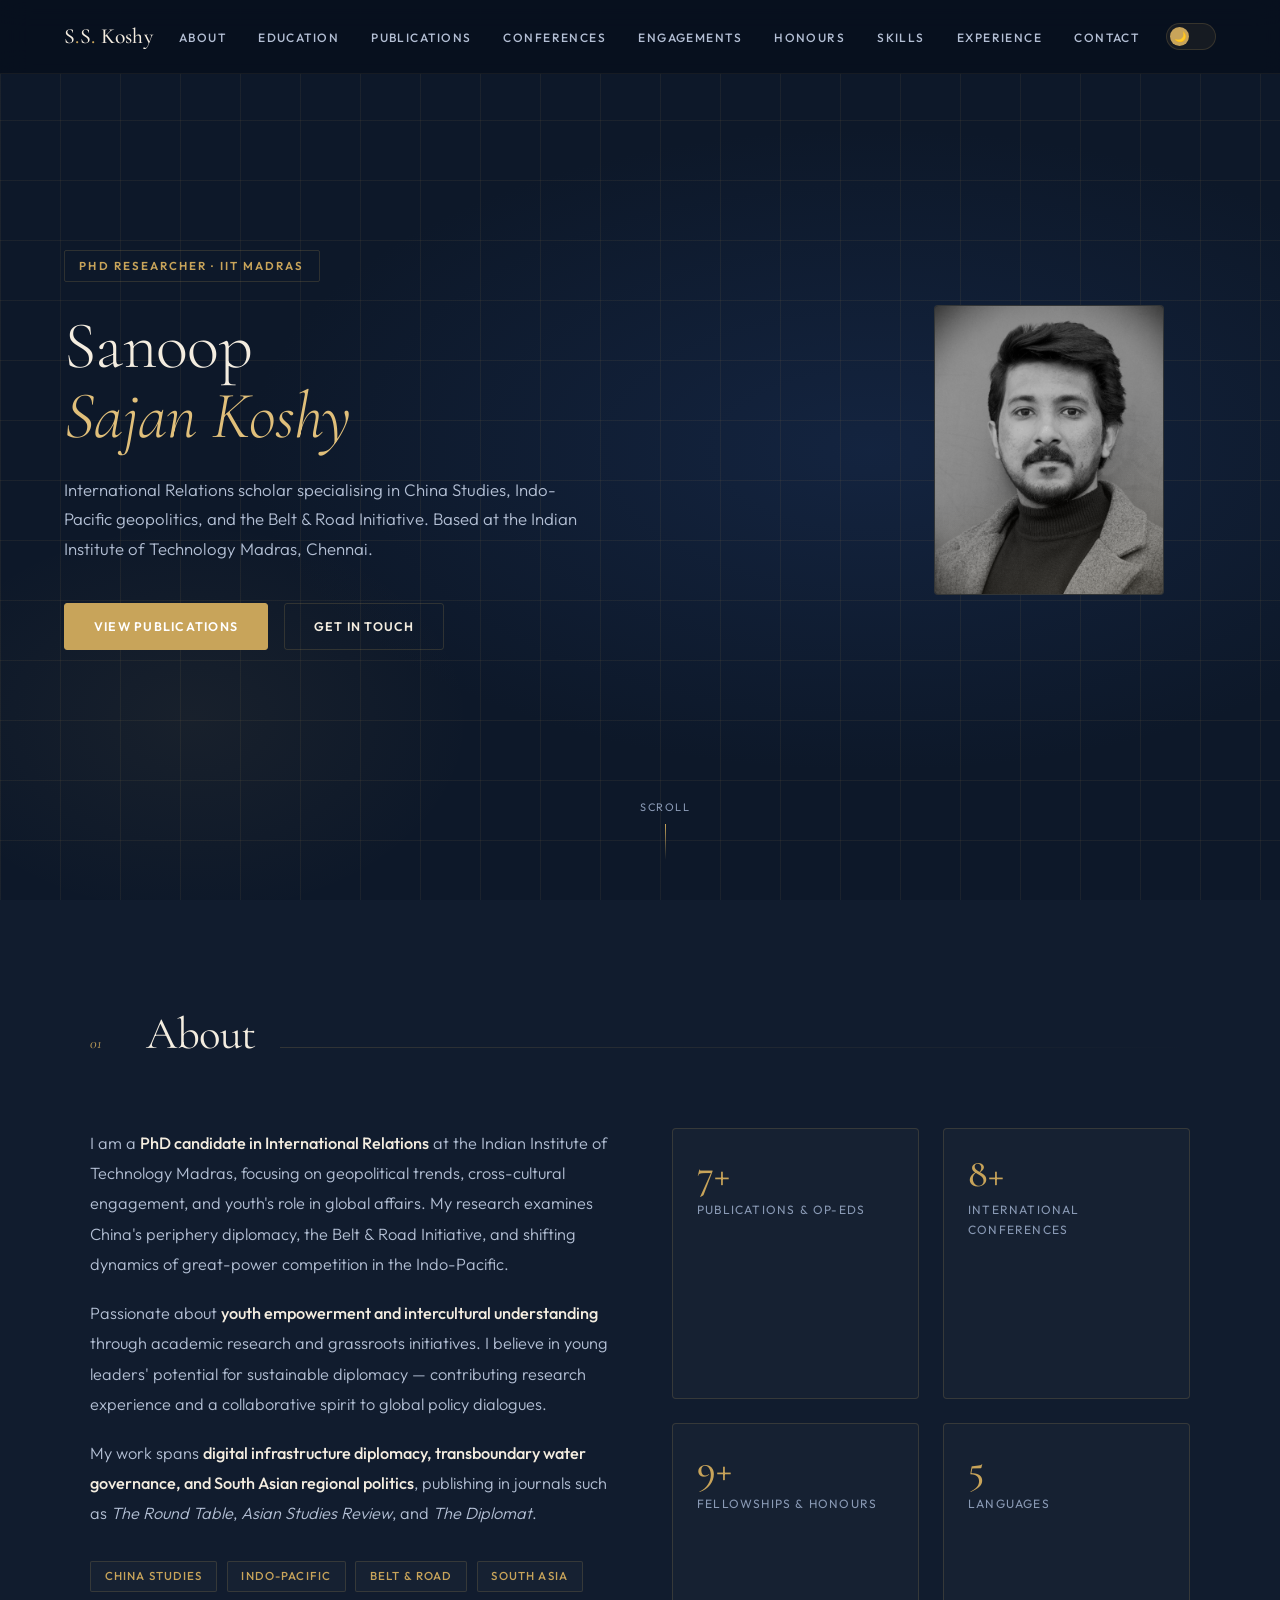
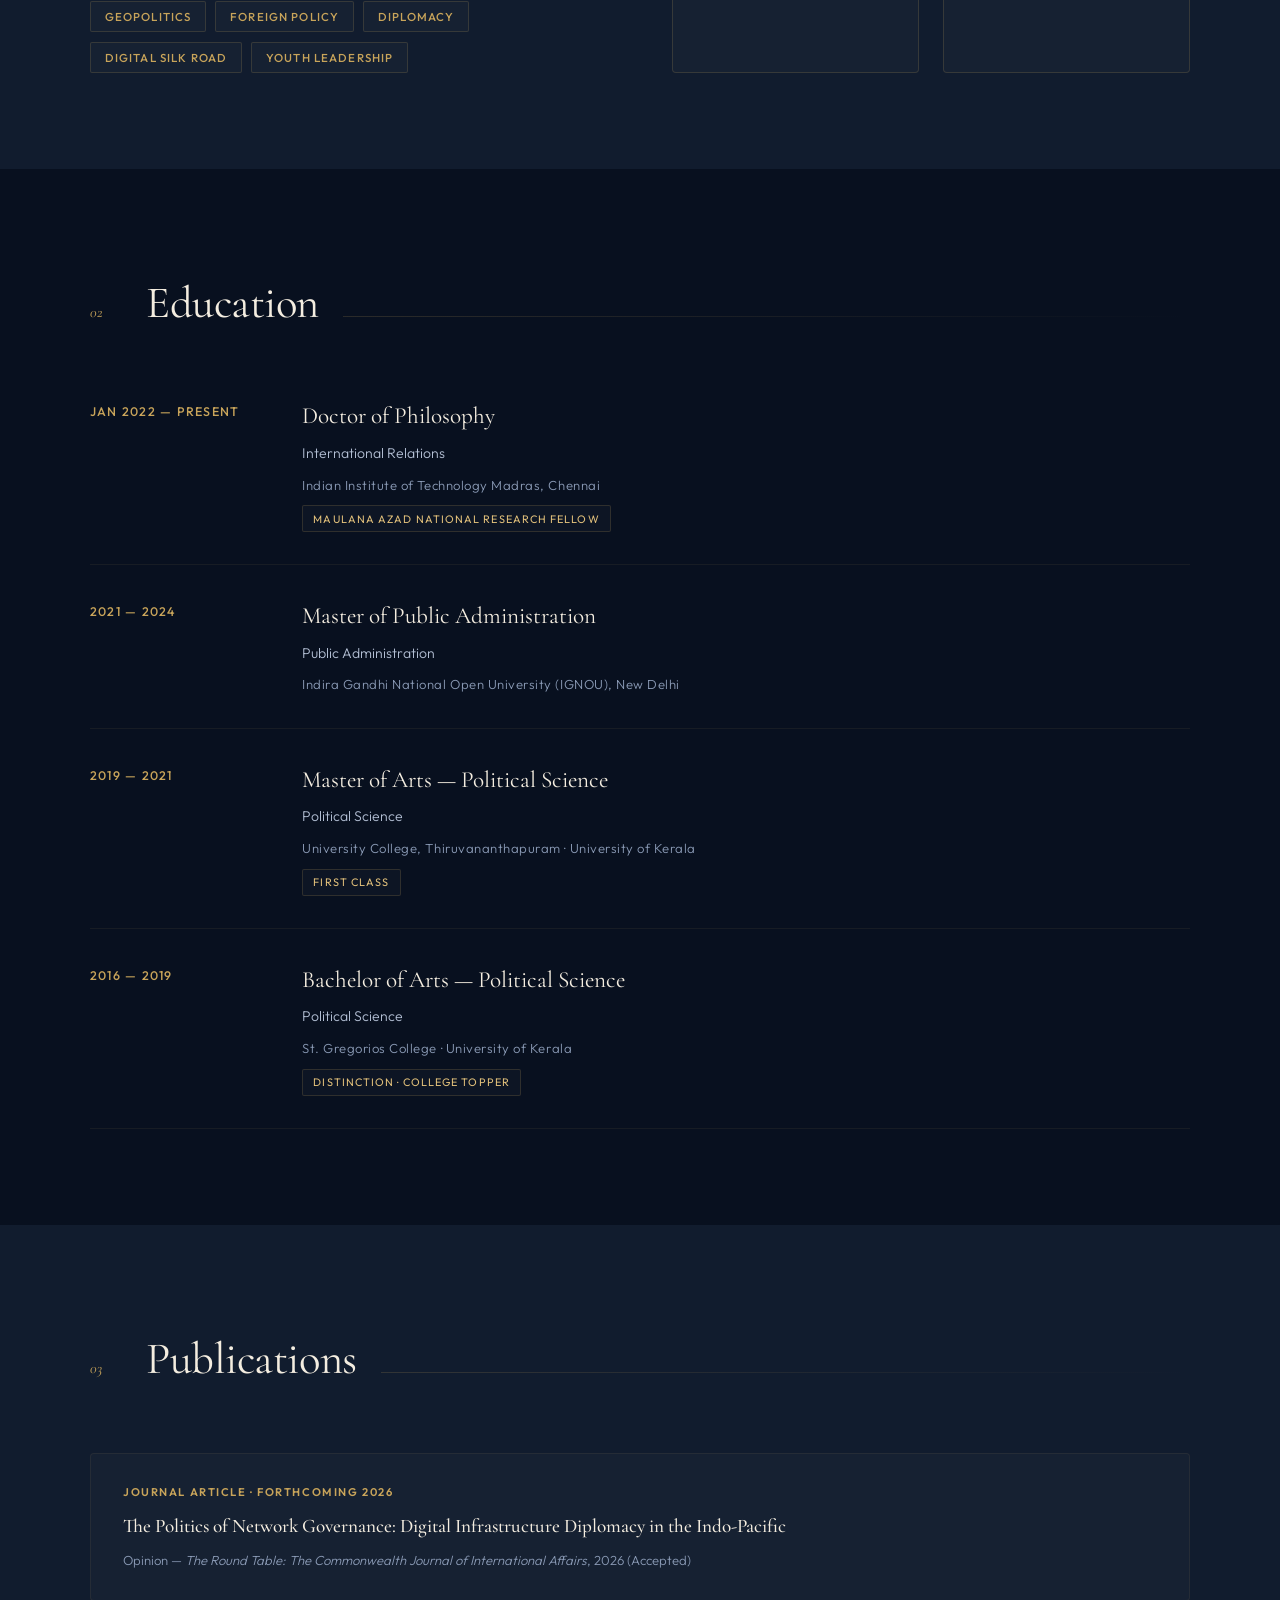
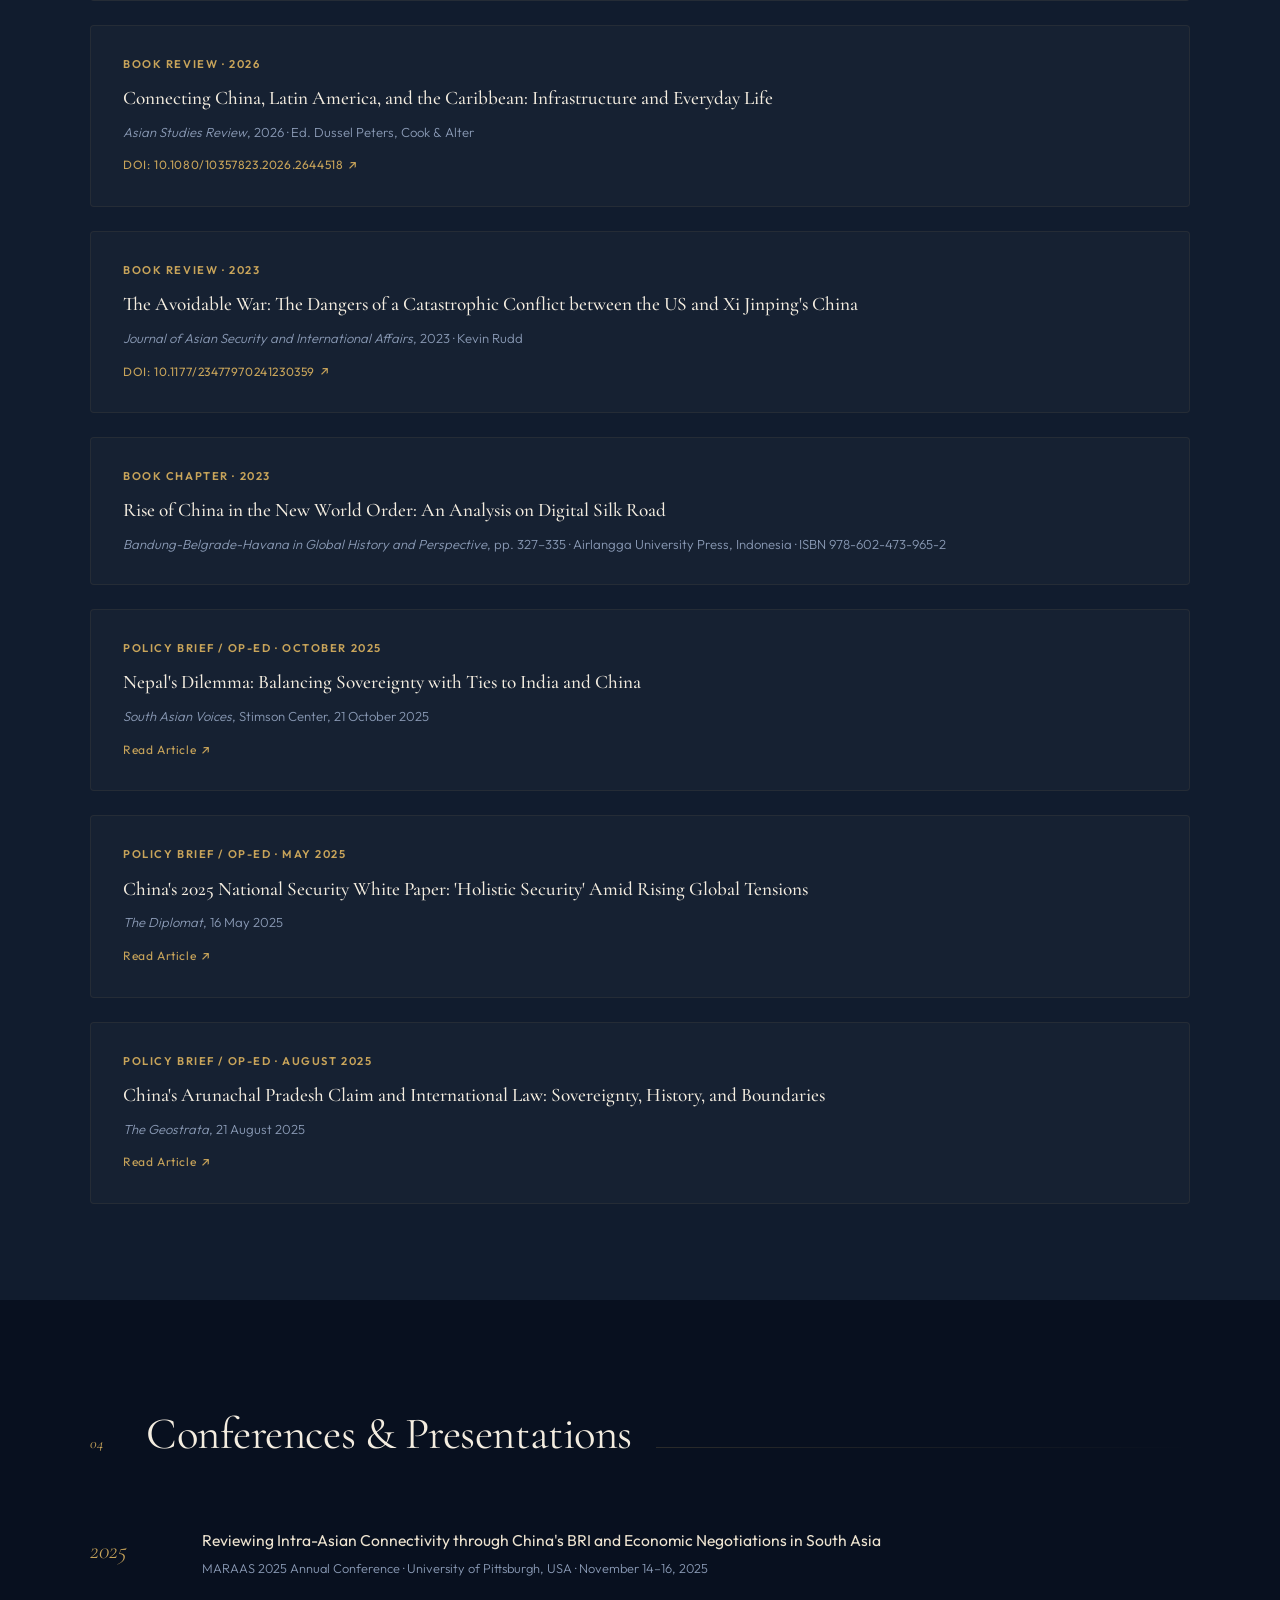
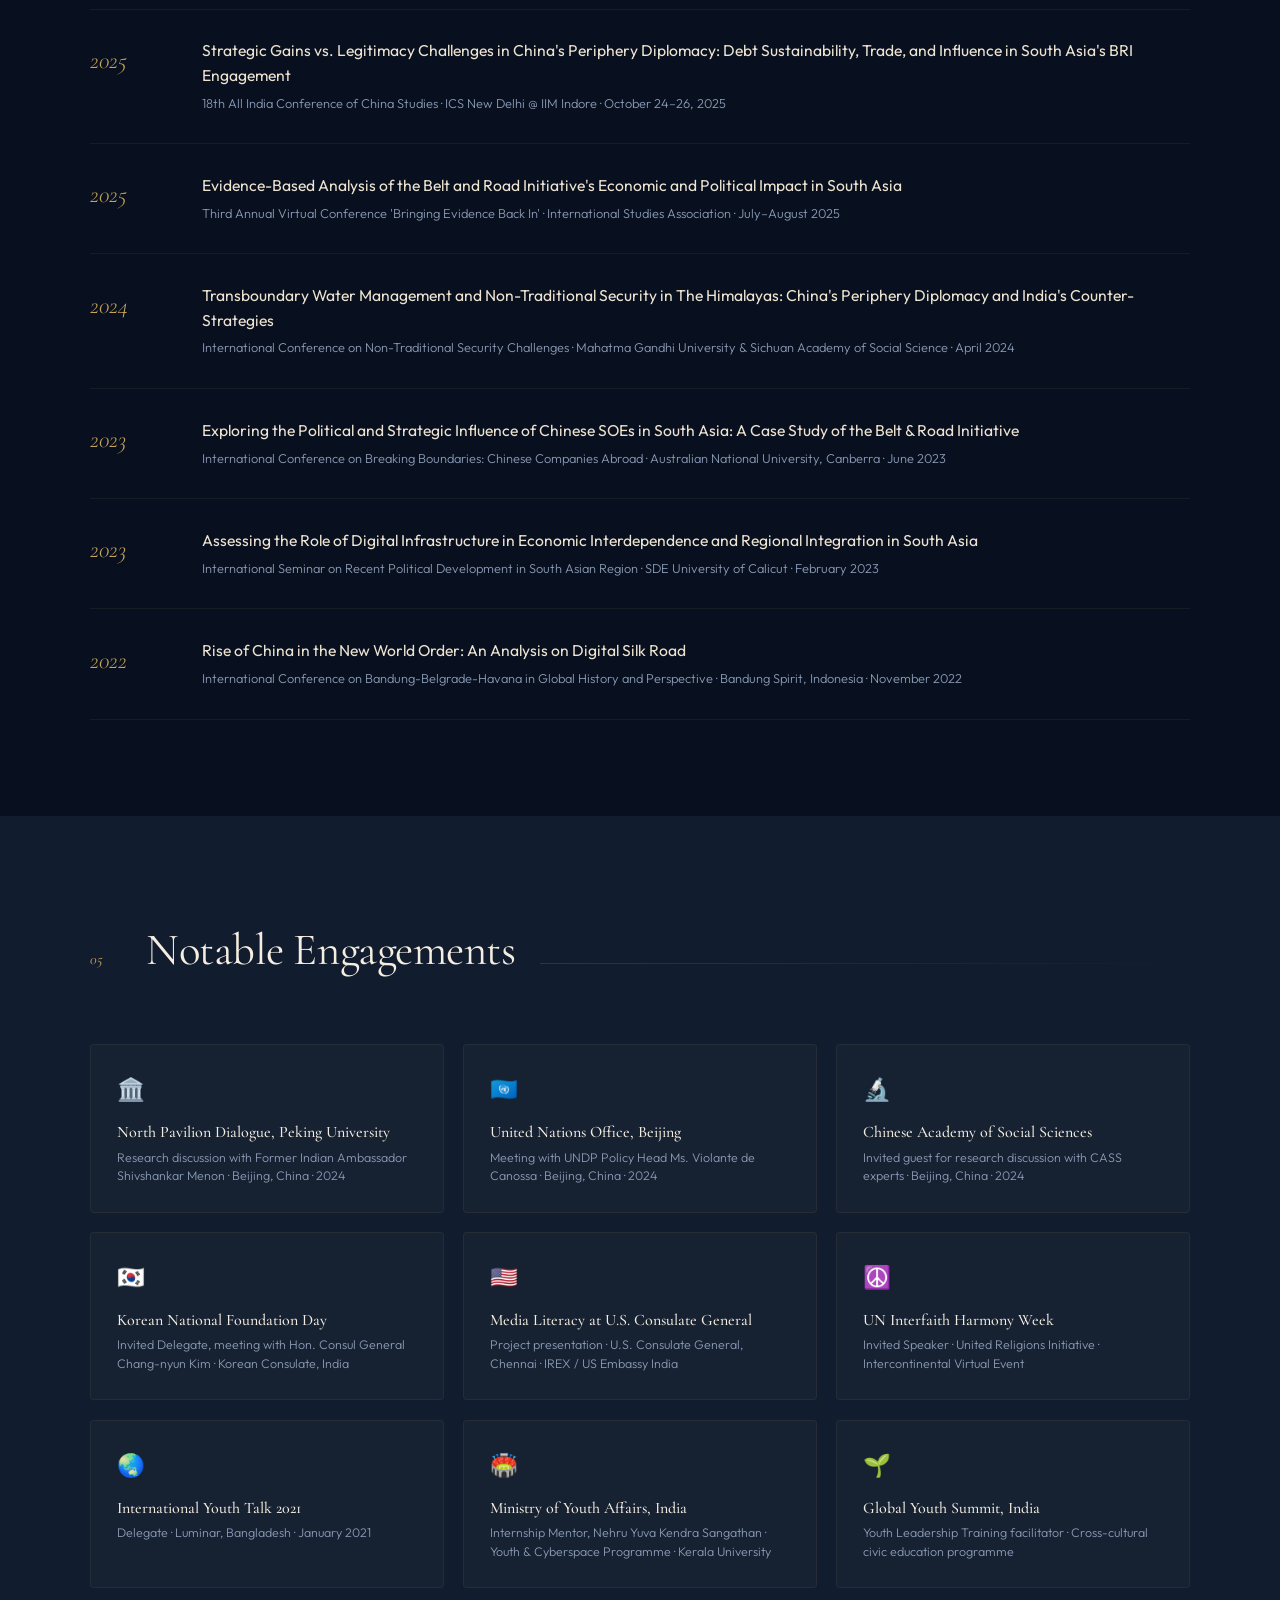
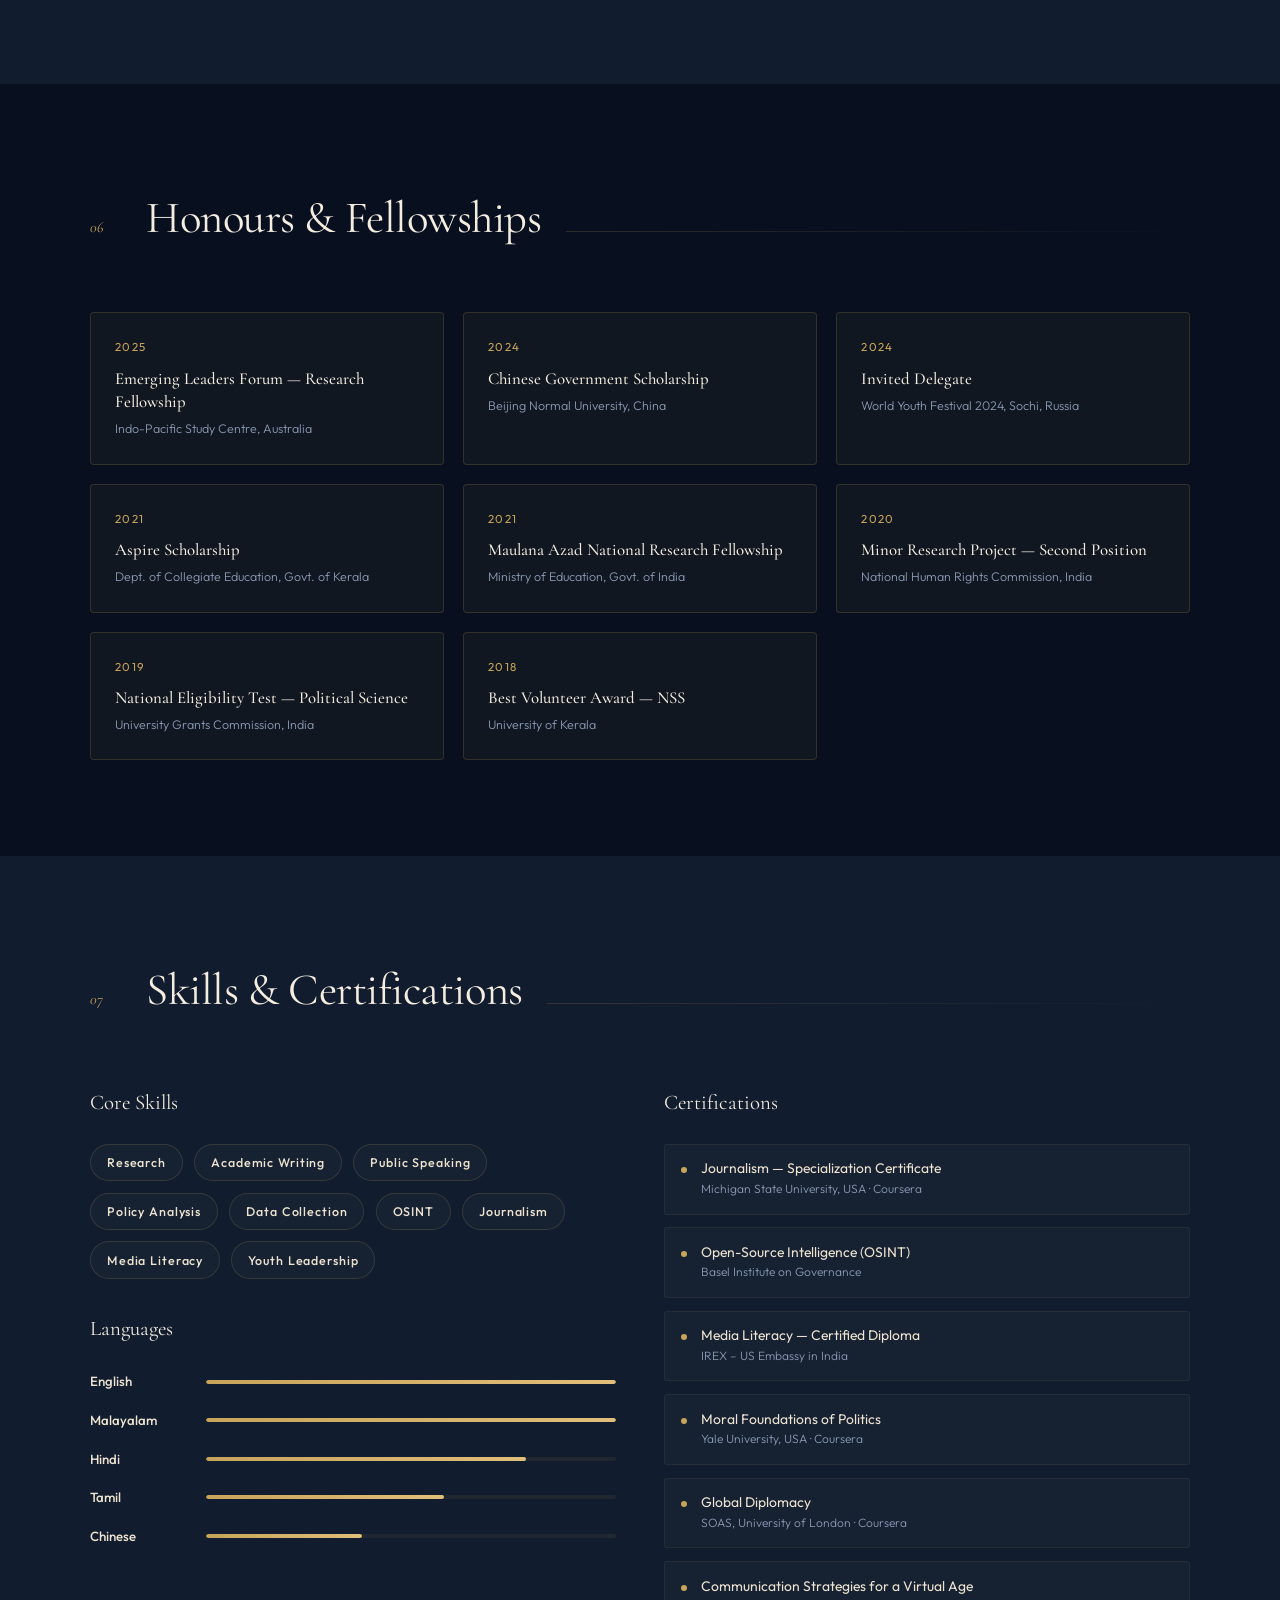
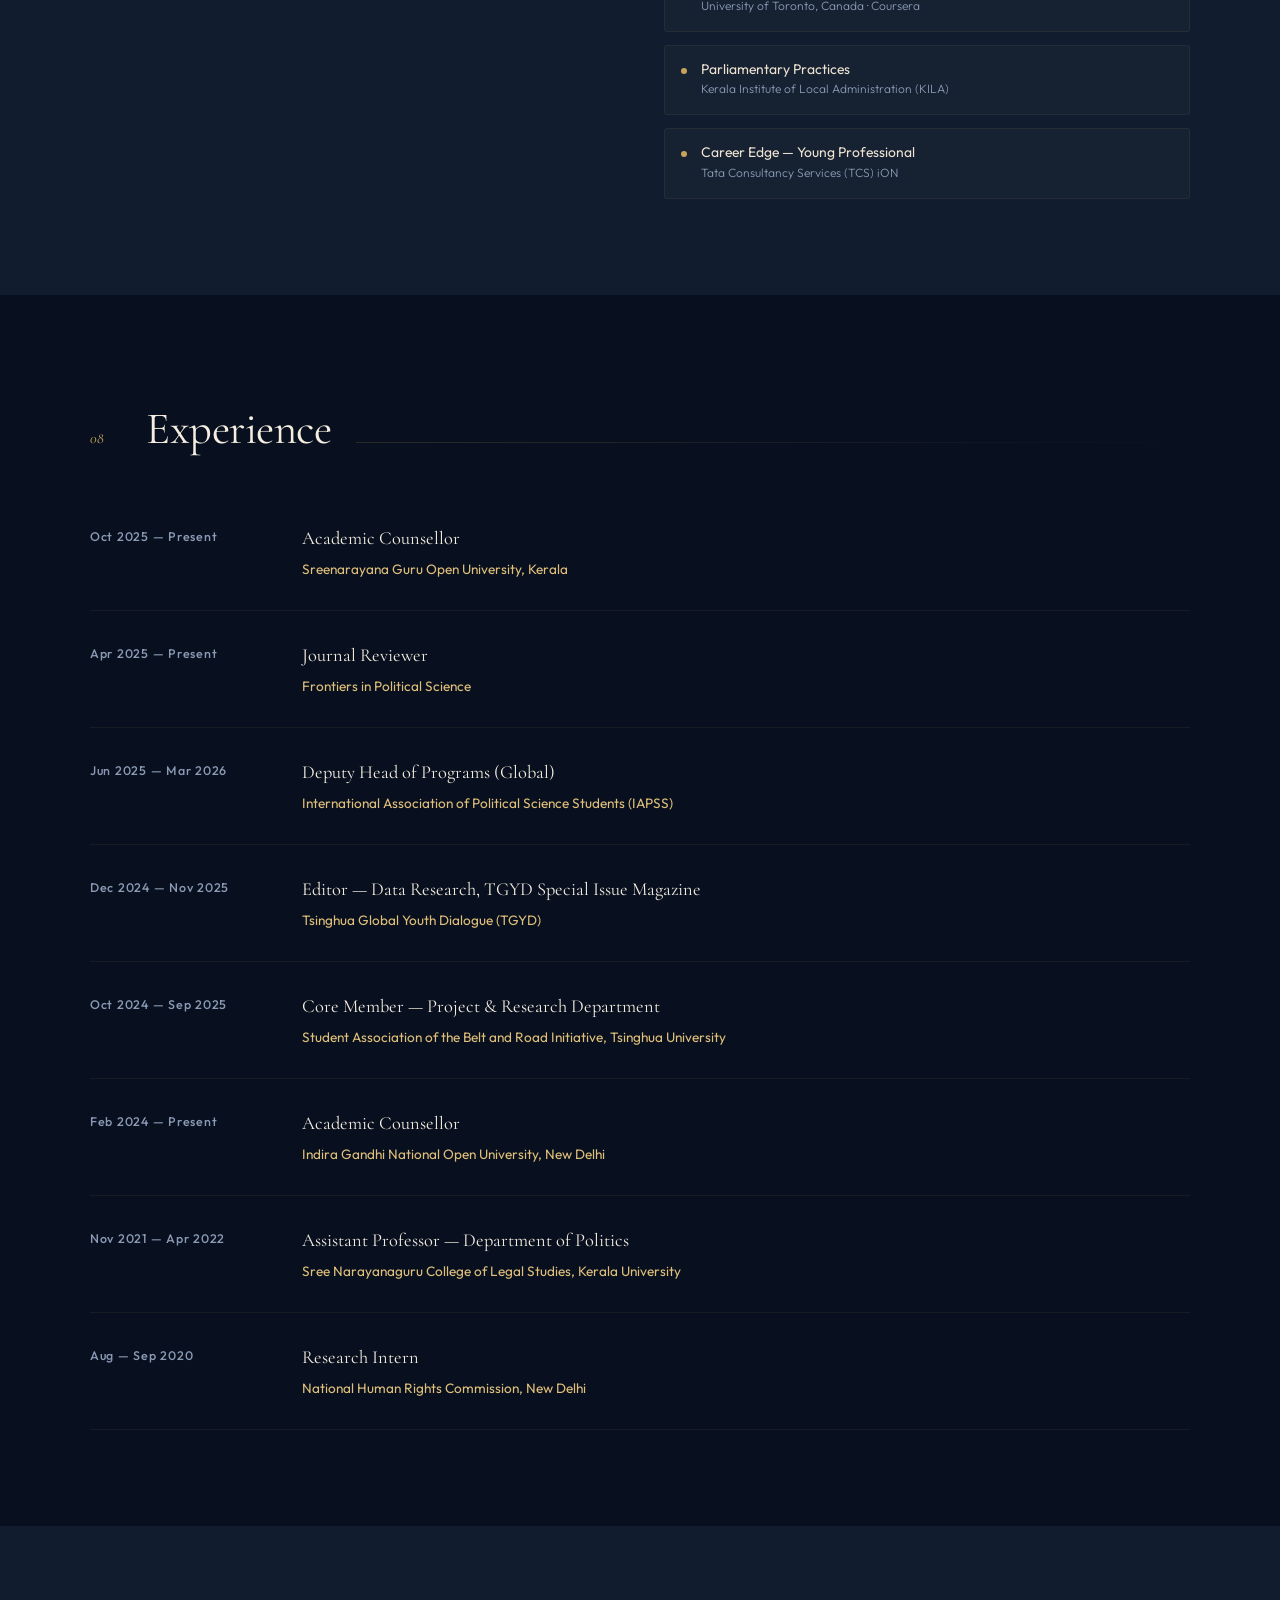
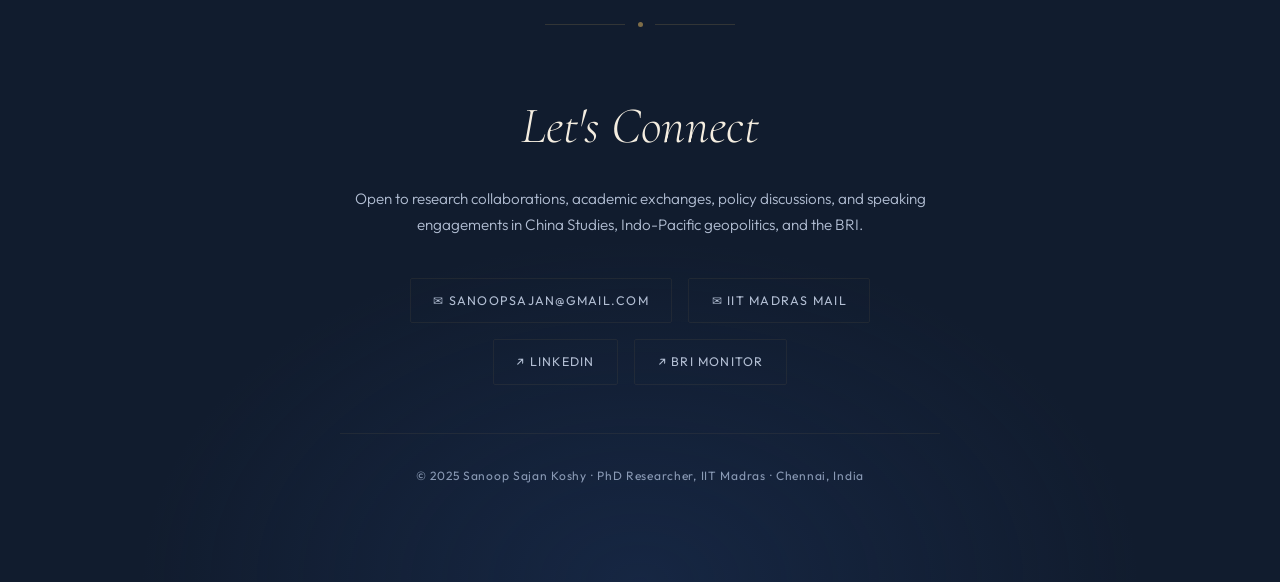
==== commit a123386d: "Update index.html" ====
--- a/index.html
+++ b/index.html
@@ -513,12 +513,7 @@
     </div>
     <div class="hero-photo">
       <div class="photo-frame">
-        <!--
-          ADD YOUR PHOTO:
-          1. Save your headshot as  photo.jpg  in the same folder as this file
-          2. Replace this entire comment block with:
-             <img src="photo.jpg" alt="Sanoop Sajan Koshy">
-        -->
+        <img src="photo.jpg" alt="Sanoop Sajan Koshy">
         <div class="photo-placeholder">
           <svg viewBox="0 0 24 24" fill="none" stroke="currentColor" stroke-width="1.2">
             <circle cx="12" cy="8" r="4.5"/>
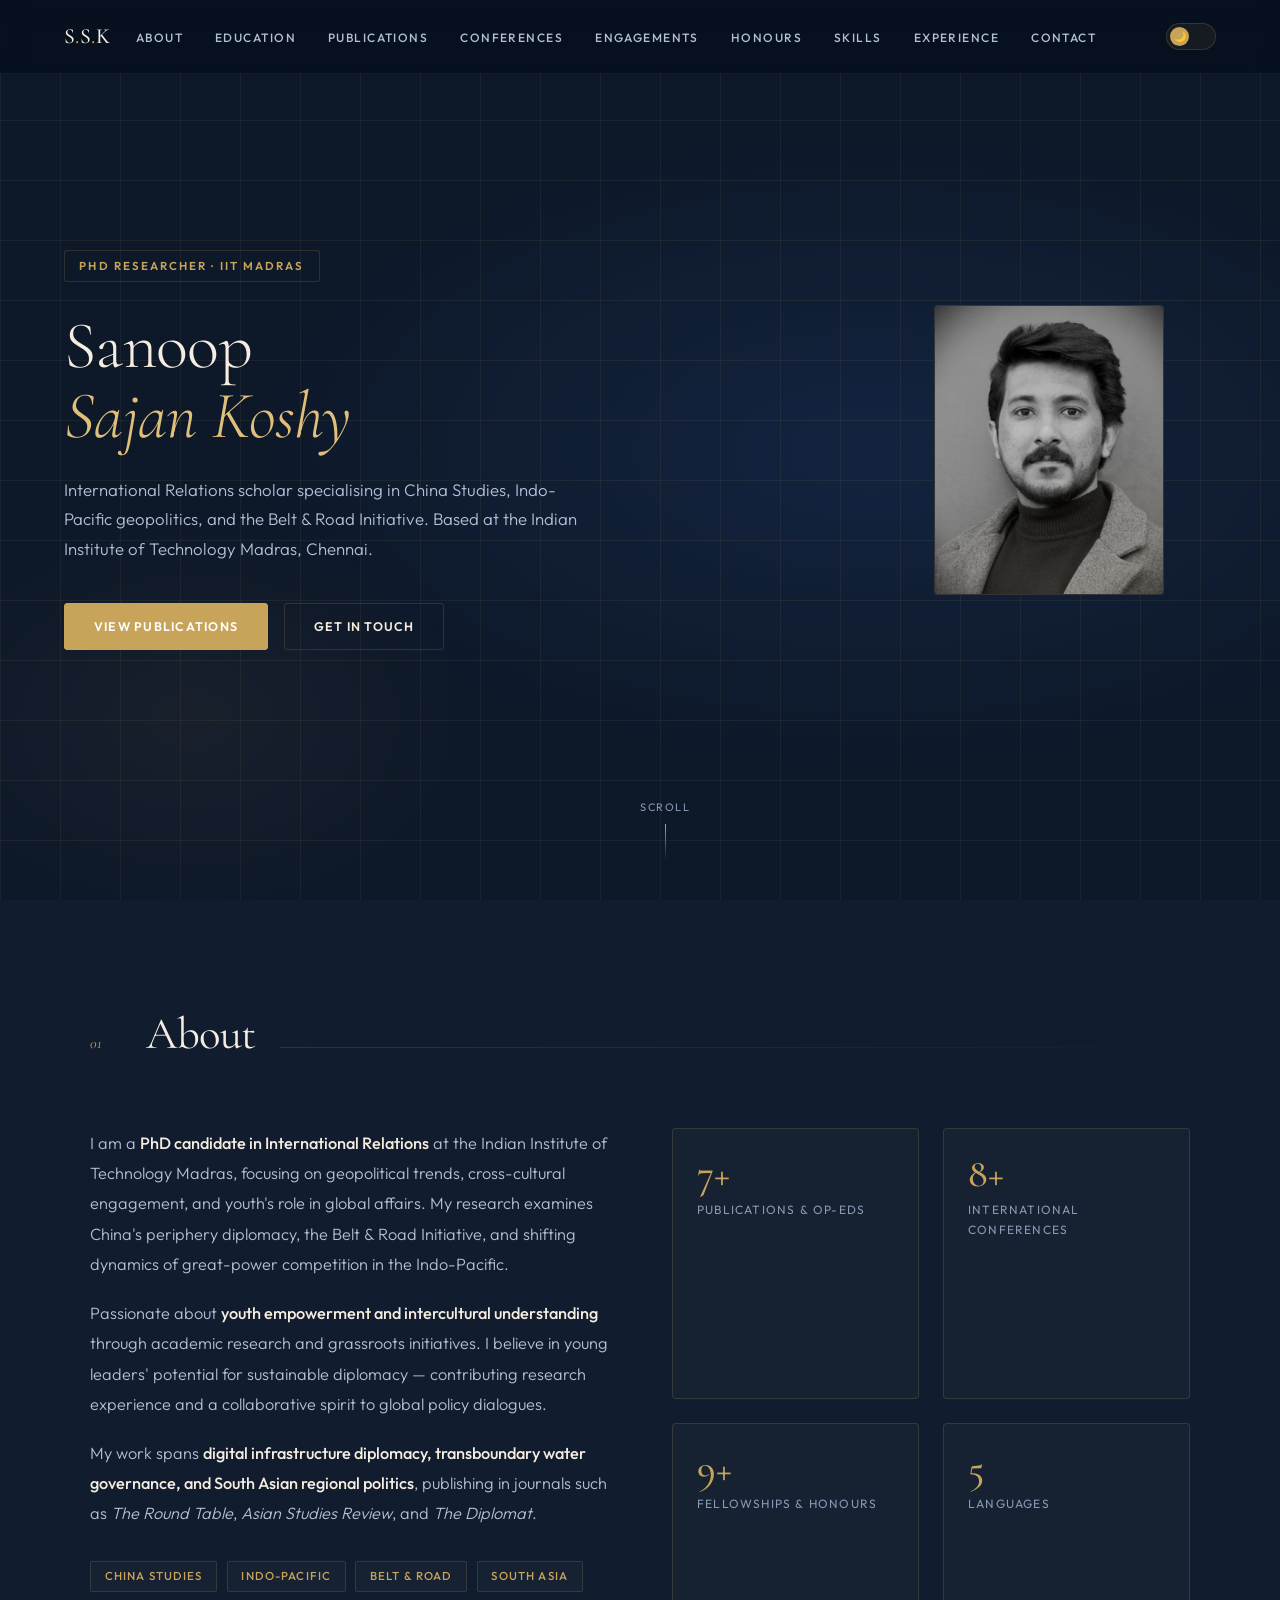
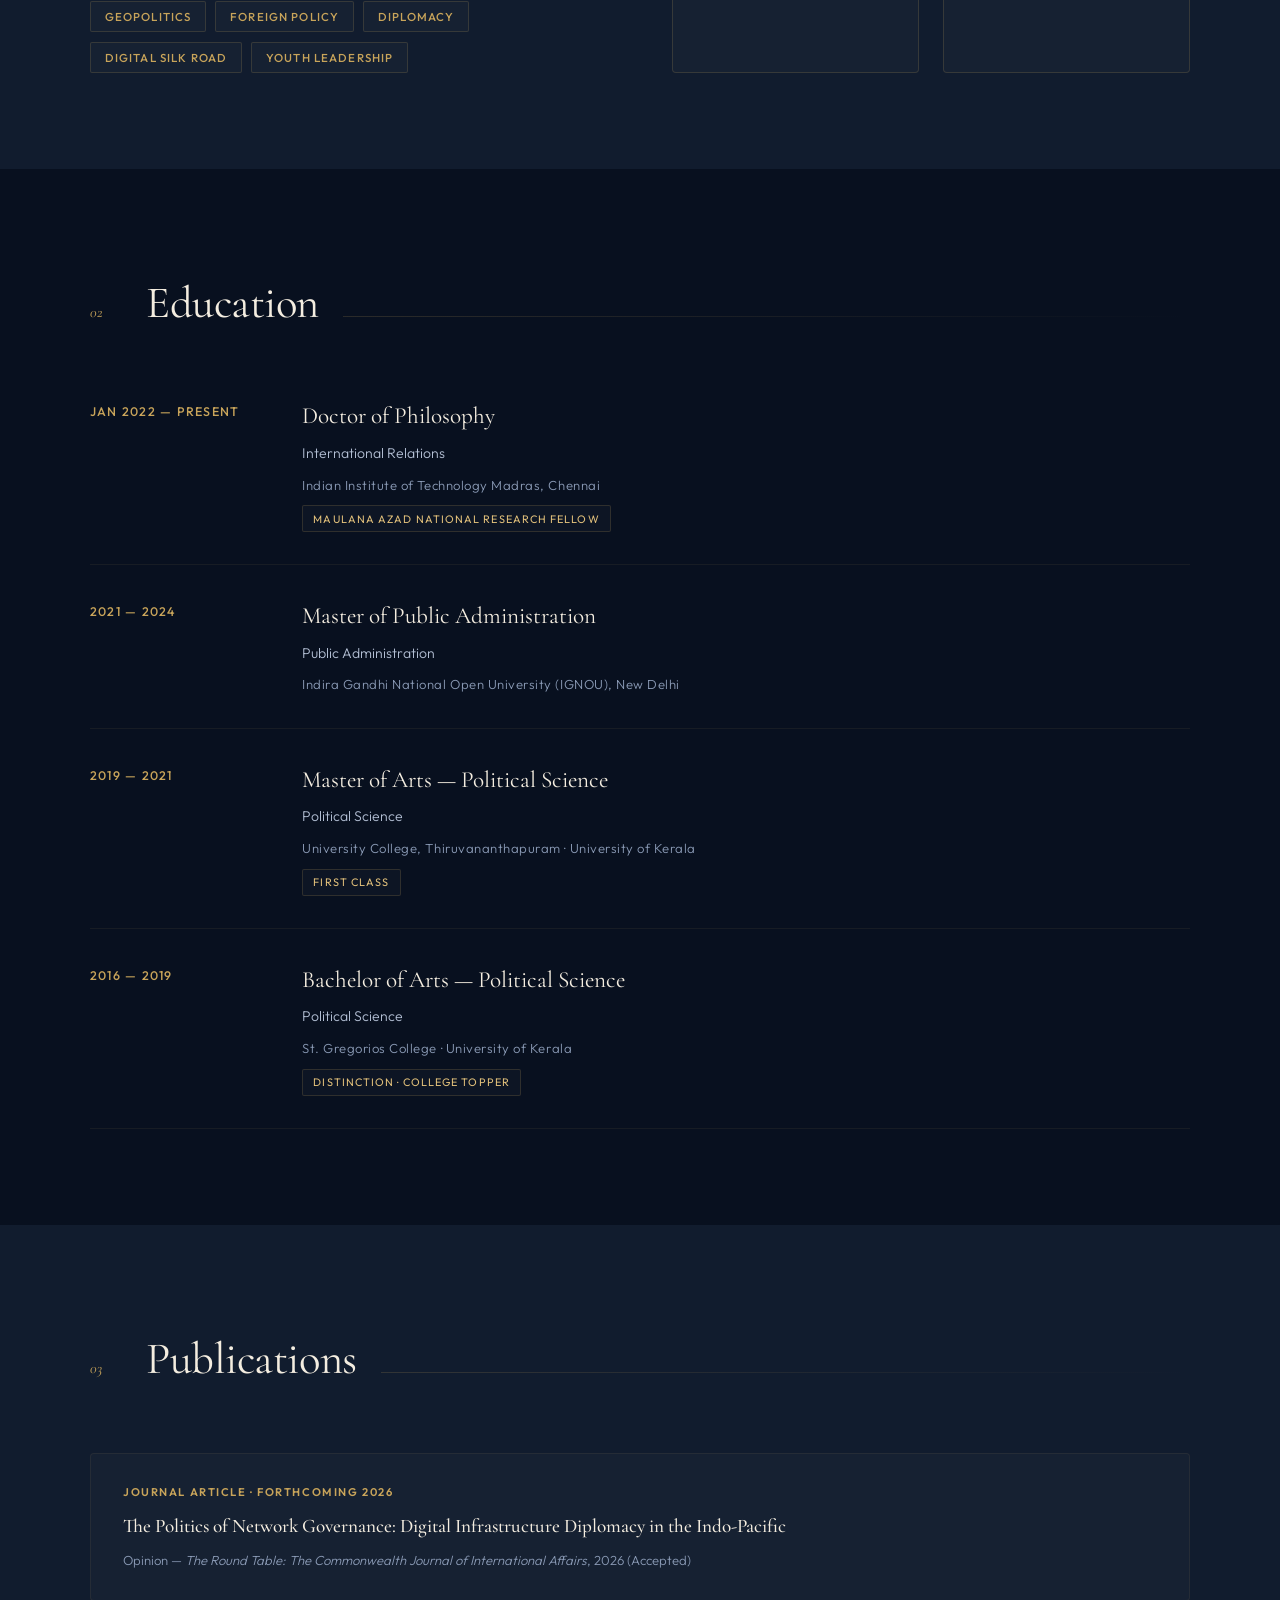
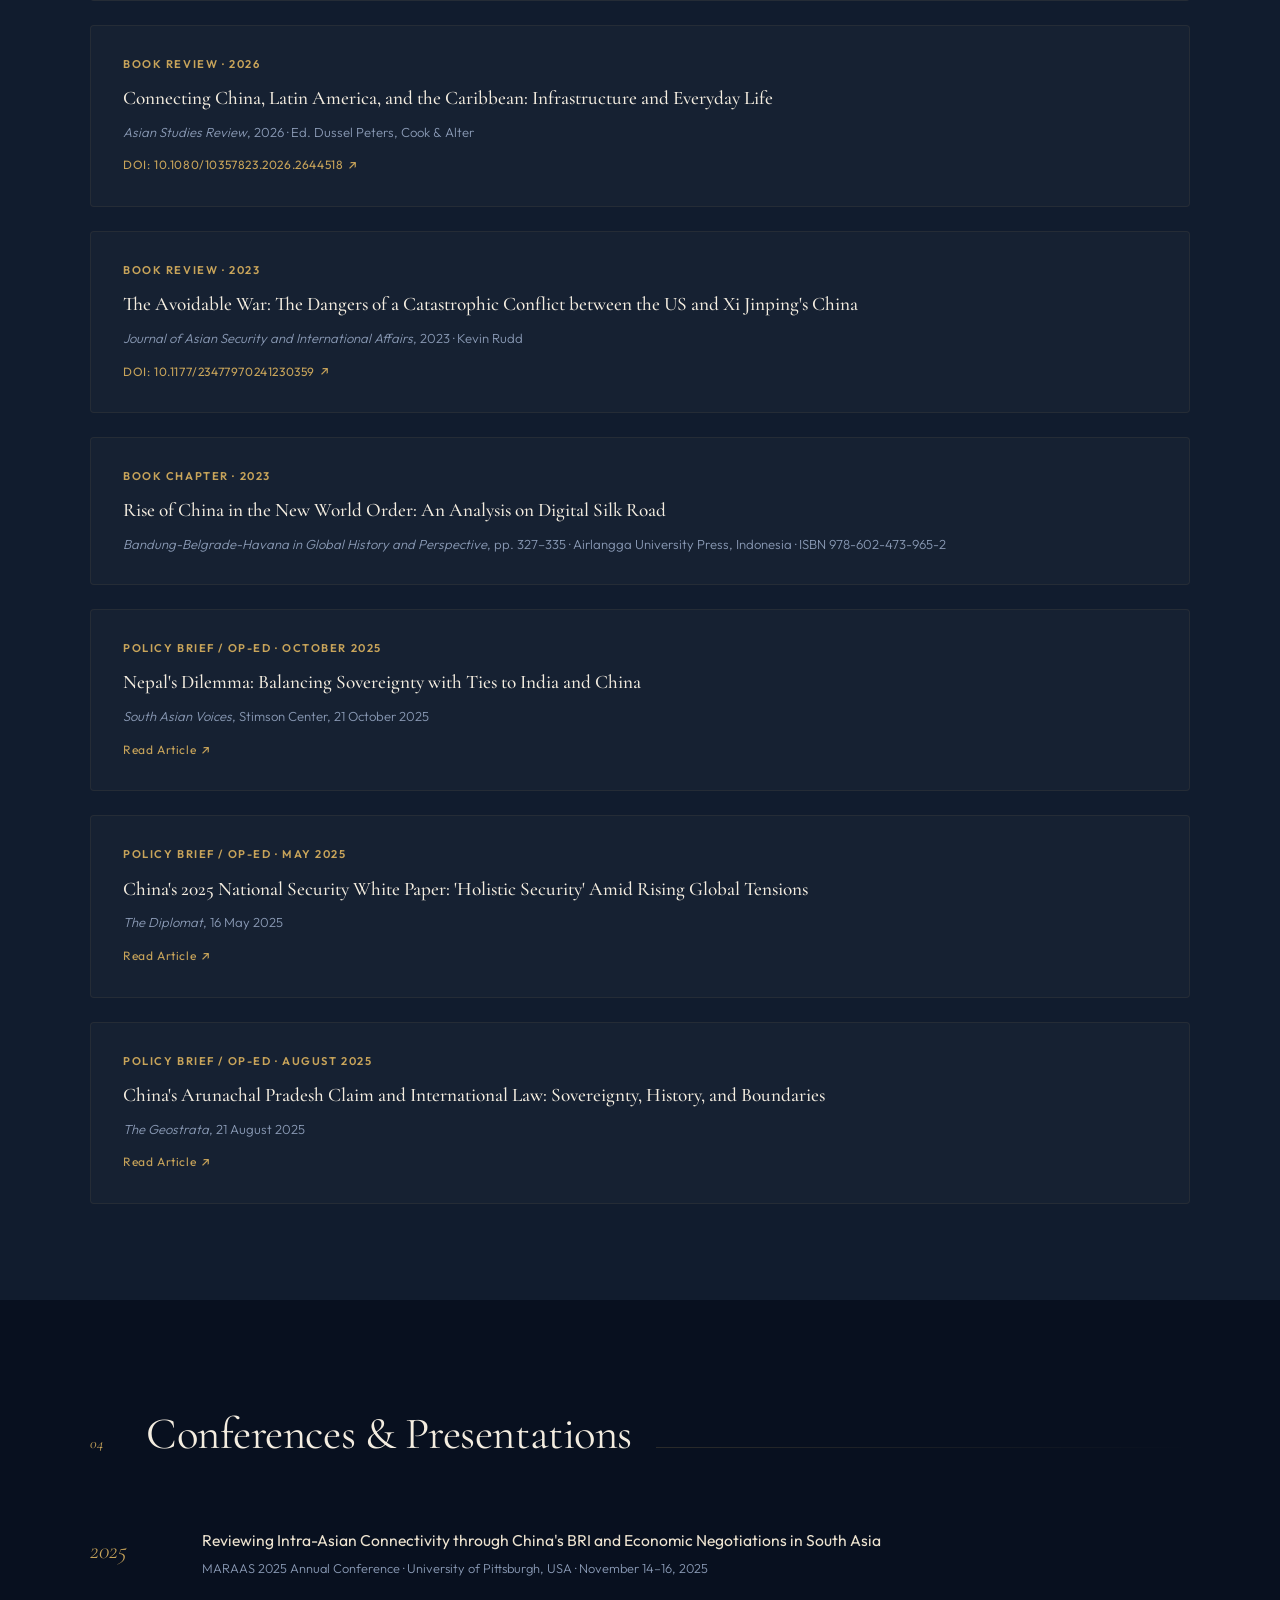
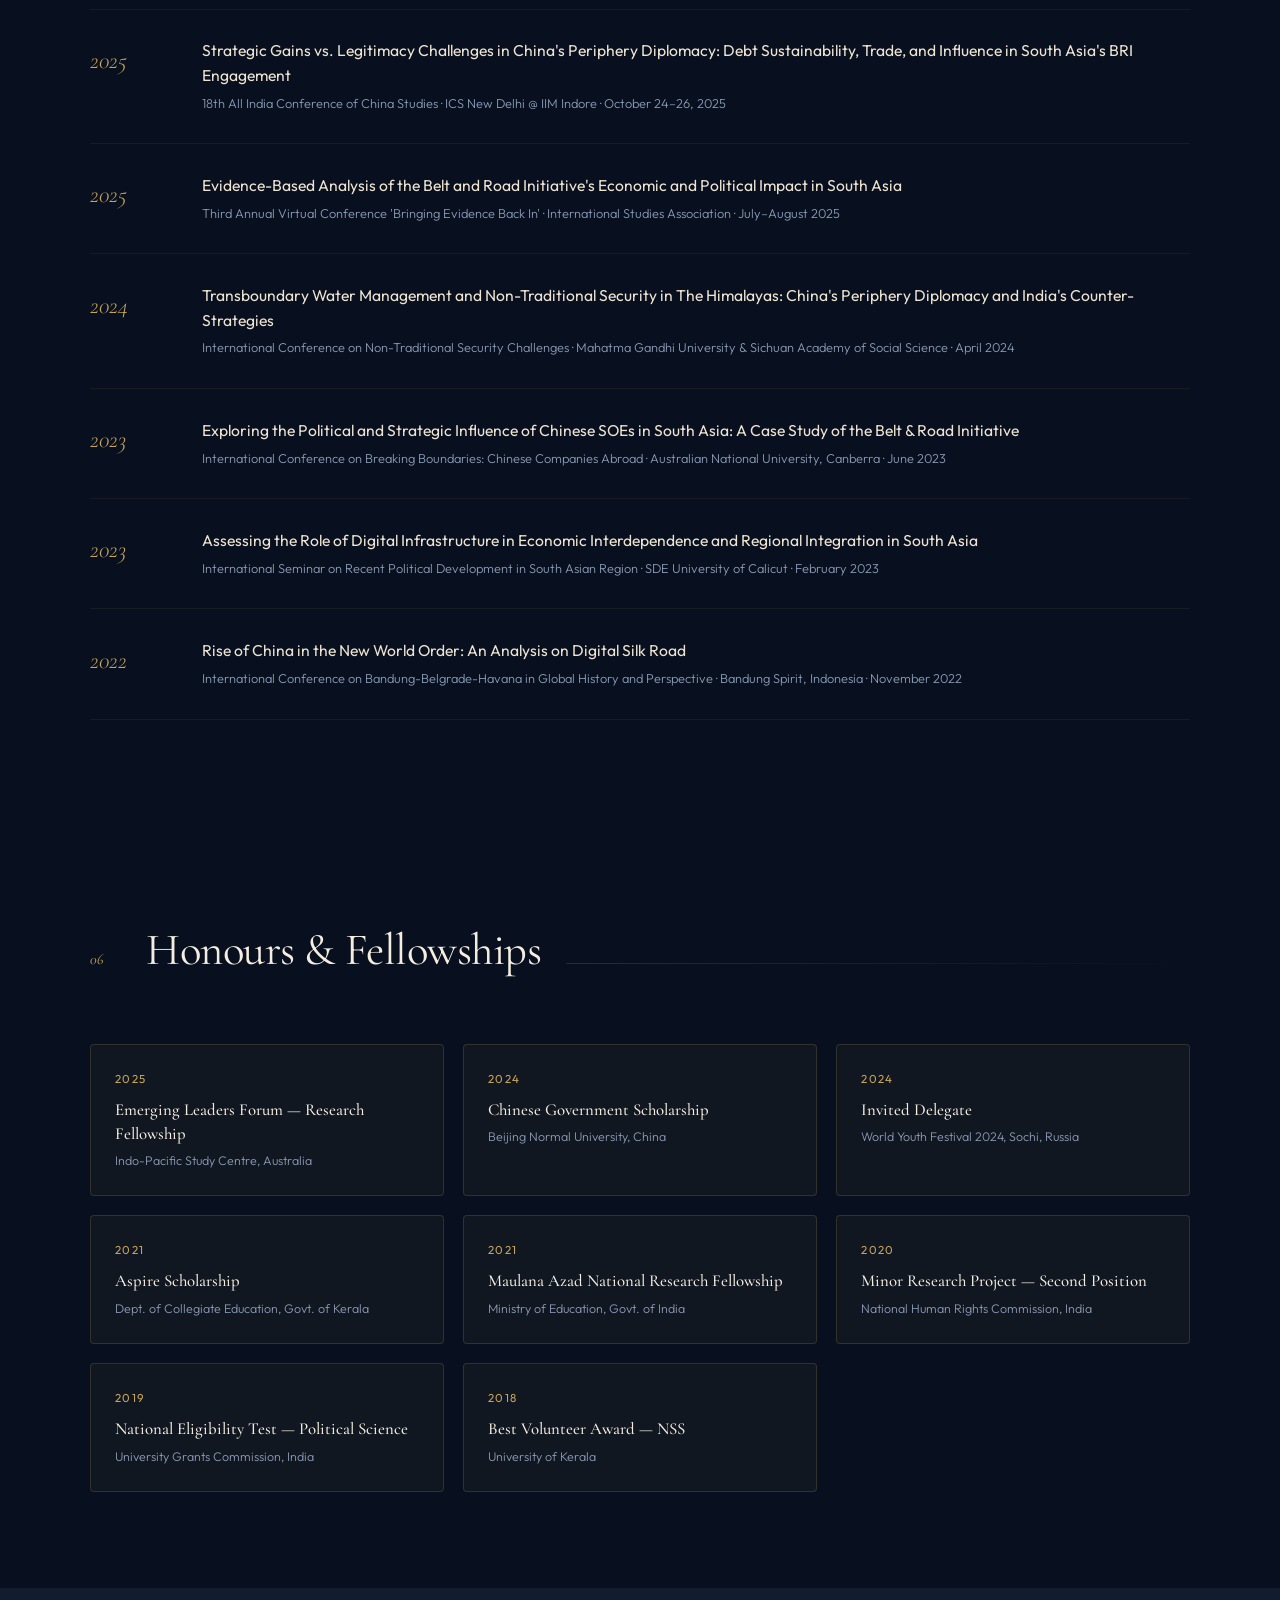
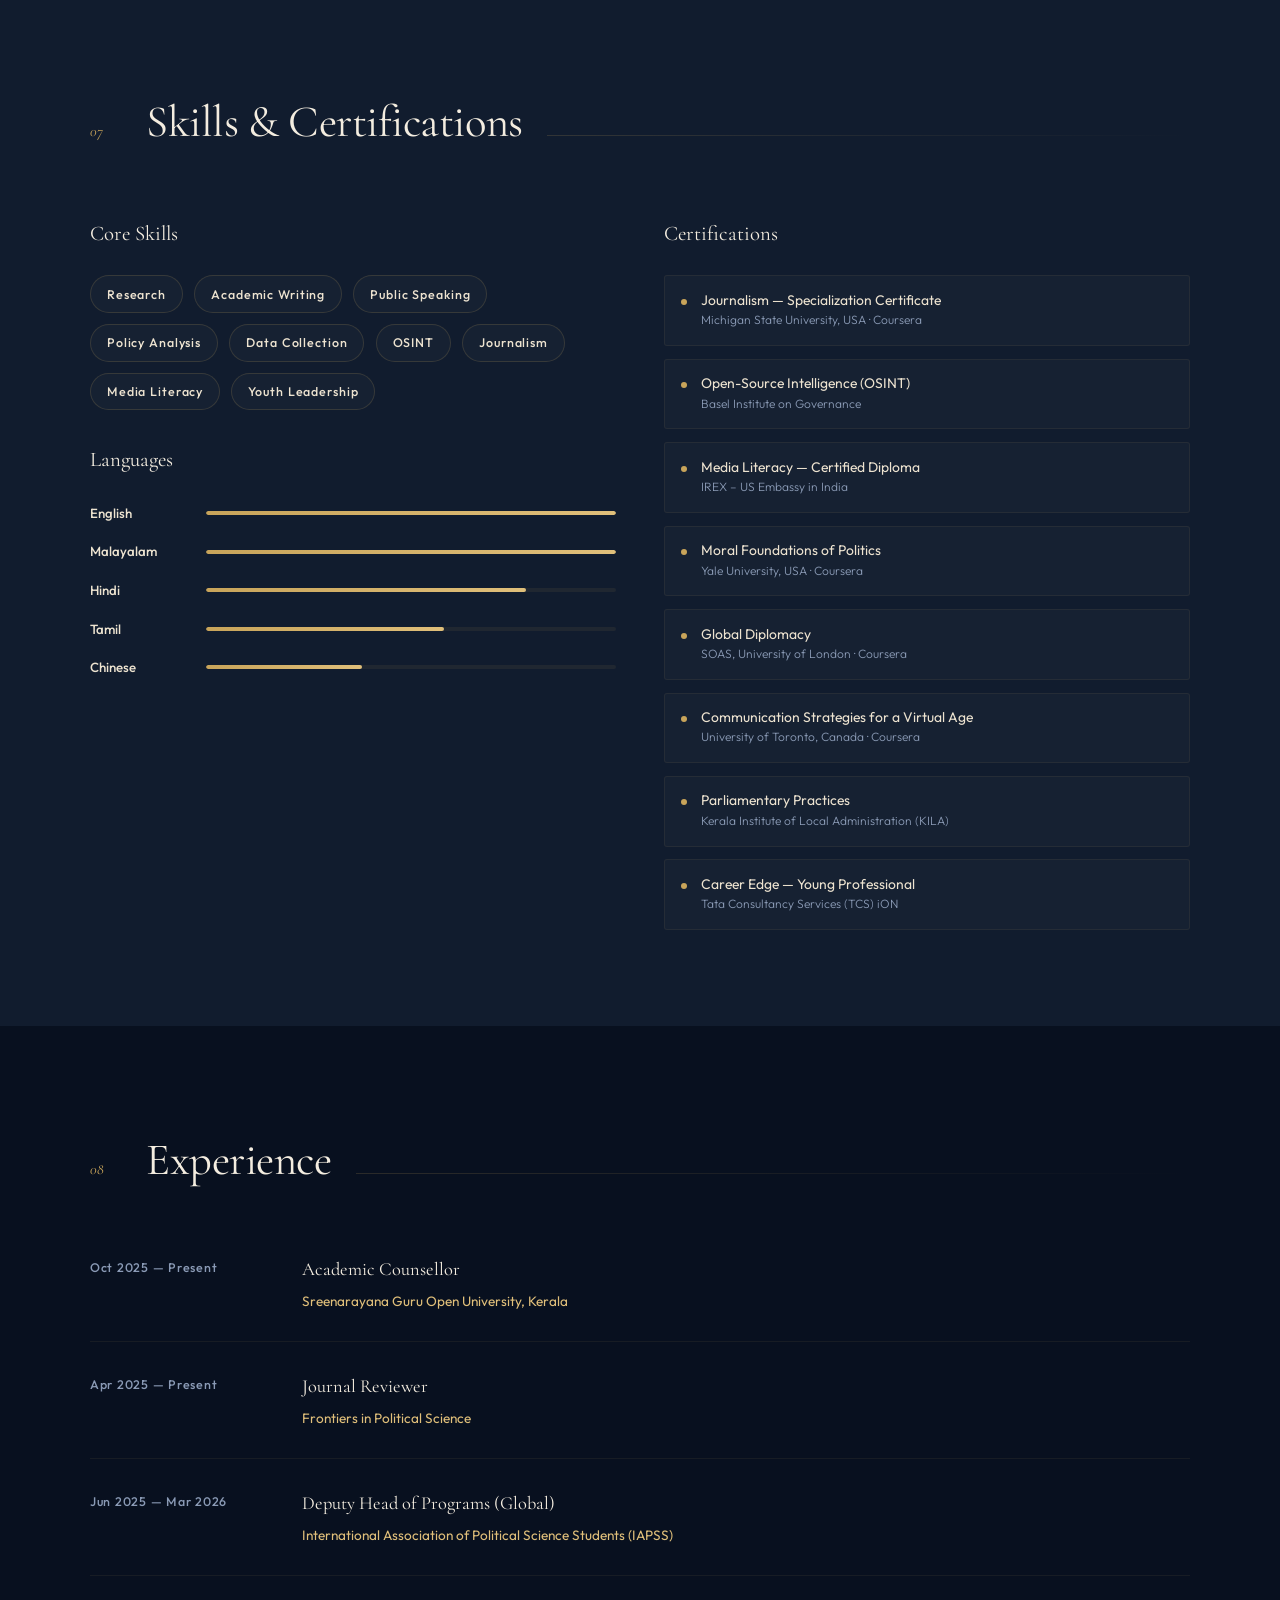
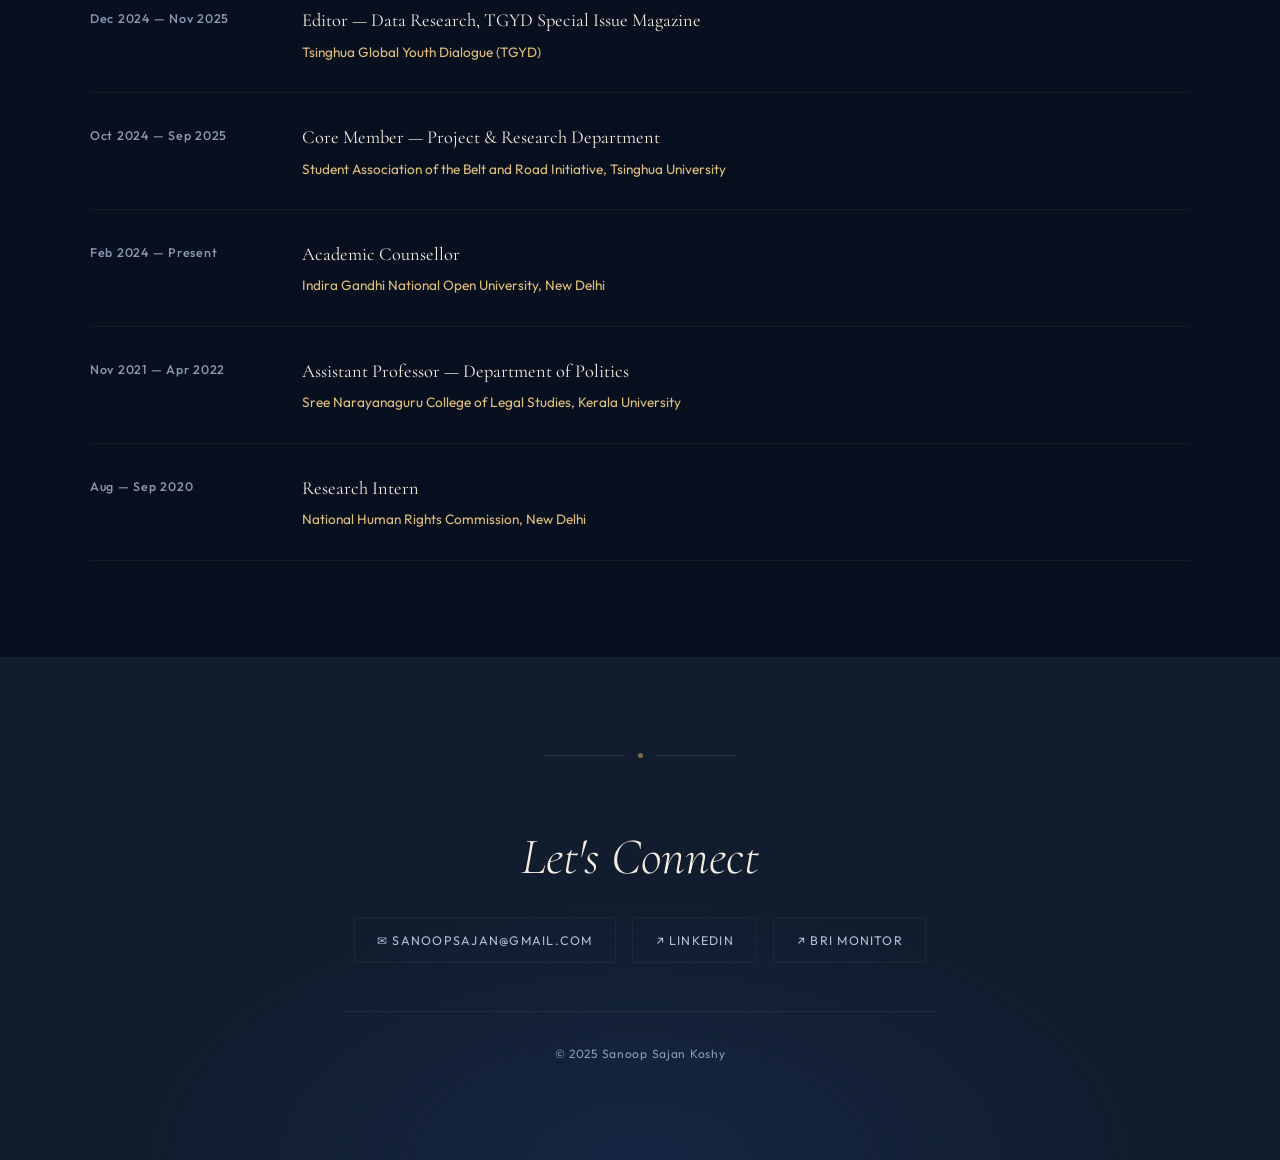
==== commit 71e6953a: "Update title and remove notable engagements section" ====
--- a/index.html
+++ b/index.html
@@ -3,7 +3,7 @@
 <head>
   <meta charset="UTF-8" />
   <meta name="viewport" content="width=device-width, initial-scale=1.0"/>
-  <title>Sanoop Sajan Koshy — Scholar | IIT Madras</title>
+  <title>Sanoop Sajan Koshy | Portfolio</title>
   <link rel="preconnect" href="https://fonts.googleapis.com">
   <link rel="preconnect" href="https://fonts.gstatic.com" crossorigin>
   <link href="https://fonts.googleapis.com/css2?family=Cormorant+Garamond:ital,wght@0,300;0,400;0,500;0,600;0,700;1,300;1,400;1,500&family=Outfit:wght@300;400;500;600&display=swap" rel="stylesheet">
@@ -473,7 +473,7 @@
 <!-- ── NAV ── -->
 <nav>
   <div class="nav-left">
-    <a href="#hero" class="nav-logo">S<span>.</span>S<span>.</span> Koshy</a>
+    <a href="#hero" class="nav-logo">S<span>.</span>S<span>.</span>K</a>
     <ul class="nav-links">
       <li><a href="#about">About</a></li>
       <li><a href="#education">Education</a></li>
@@ -644,60 +644,6 @@
       <div class="conf-item fade-in"><div class="conf-year">2023</div><div><div class="conf-title">Exploring the Political and Strategic Influence of Chinese SOEs in South Asia: A Case Study of the Belt &amp; Road Initiative</div><div class="conf-venue">International Conference on Breaking Boundaries: Chinese Companies Abroad · Australian National University, Canberra · June 2023</div></div></div>
       <div class="conf-item fade-in"><div class="conf-year">2023</div><div><div class="conf-title">Assessing the Role of Digital Infrastructure in Economic Interdependence and Regional Integration in South Asia</div><div class="conf-venue">International Seminar on Recent Political Development in South Asian Region · SDE University of Calicut · February 2023</div></div></div>
       <div class="conf-item fade-in"><div class="conf-year">2022</div><div><div class="conf-title">Rise of China in the New World Order: An Analysis on Digital Silk Road</div><div class="conf-venue">International Conference on Bandung-Belgrade-Havana in Global History and Perspective · Bandung Spirit, Indonesia · November 2022</div></div></div>
-    </div>
-  </div>
-</section>
-
-<!-- ── NOTABLE ENGAGEMENTS ── -->
-<section id="engagements" class="bg-alt">
-  <div class="section-inner">
-    <div class="section-header fade-in"><span class="section-num">05</span><h2 class="section-title">Notable Engagements</h2><div class="section-line"></div></div>
-    <div class="engage-grid">
-      <div class="engage-card fade-in">
-        <div class="engage-icon">🏛️</div>
-        <div class="engage-title">North Pavilion Dialogue, Peking University</div>
-        <div class="engage-org">Research discussion with Former Indian Ambassador Shivshankar Menon · Beijing, China · 2024</div>
-      </div>
-      <div class="engage-card fade-in">
-        <div class="engage-icon">🇺🇳</div>
-        <div class="engage-title">United Nations Office, Beijing</div>
-        <div class="engage-org">Meeting with UNDP Policy Head Ms. Violante de Canossa · Beijing, China · 2024</div>
-      </div>
-      <div class="engage-card fade-in">
-        <div class="engage-icon">🔬</div>
-        <div class="engage-title">Chinese Academy of Social Sciences</div>
-        <div class="engage-org">Invited guest for research discussion with CASS experts · Beijing, China · 2024</div>
-      </div>
-      <div class="engage-card fade-in">
-        <div class="engage-icon">🇰🇷</div>
-        <div class="engage-title">Korean National Foundation Day</div>
-        <div class="engage-org">Invited Delegate, meeting with Hon. Consul General Chang-nyun Kim · Korean Consulate, India</div>
-      </div>
-      <div class="engage-card fade-in">
-        <div class="engage-icon">🇺🇸</div>
-        <div class="engage-title">Media Literacy at U.S. Consulate General</div>
-        <div class="engage-org">Project presentation · U.S. Consulate General, Chennai · IREX / US Embassy India</div>
-      </div>
-      <div class="engage-card fade-in">
-        <div class="engage-icon">☮️</div>
-        <div class="engage-title">UN Interfaith Harmony Week</div>
-        <div class="engage-org">Invited Speaker · United Religions Initiative · Intercontinental Virtual Event</div>
-      </div>
-      <div class="engage-card fade-in">
-        <div class="engage-icon">🌏</div>
-        <div class="engage-title">International Youth Talk 2021</div>
-        <div class="engage-org">Delegate · Luminar, Bangladesh · January 2021</div>
-      </div>
-      <div class="engage-card fade-in">
-        <div class="engage-icon">🏟️</div>
-        <div class="engage-title">Ministry of Youth Affairs, India</div>
-        <div class="engage-org">Internship Mentor, Nehru Yuva Kendra Sangathan · Youth &amp; Cyberspace Programme · Kerala University</div>
-      </div>
-      <div class="engage-card fade-in">
-        <div class="engage-icon">🌱</div>
-        <div class="engage-title">Global Youth Summit, India</div>
-        <div class="engage-org">Youth Leadership Training facilitator · Cross-cultural civic education programme</div>
-      </div>
     </div>
   </div>
 </section>
@@ -782,14 +728,12 @@
     <div class="contact-inner fade-in">
       <div class="ornament"><div class="ornament-line"></div><div class="ornament-dot"></div><div class="ornament-line"></div></div>
       <div class="contact-name">Let's Connect</div>
-      <p class="contact-sub">Open to research collaborations, academic exchanges, policy discussions, and speaking engagements in China Studies, Indo-Pacific geopolitics, and the BRI.</p>
       <div class="contact-links">
         <a href="mailto:sanoopsajan@gmail.com" class="contact-link">✉ sanoopsajan@gmail.com</a>
-        <a href="mailto:hs21d027@smail.iitm.ac.in" class="contact-link">✉ IIT Madras Mail</a>
         <a href="https://www.linkedin.com/in/sanoop-sajan-koshy" target="_blank" class="contact-link">↗ LinkedIn</a>
         <a href="https://the-bri-monitor.streamlit.app/" target="_blank" class="contact-link">↗ BRI Monitor</a>
       </div>
-      <div class="footer-line">© 2025 Sanoop Sajan Koshy · PhD Researcher, IIT Madras · Chennai, India</div>
+      <div class="footer-line">© 2025 Sanoop Sajan Koshy</div>
     </div>
   </div>
 </section>
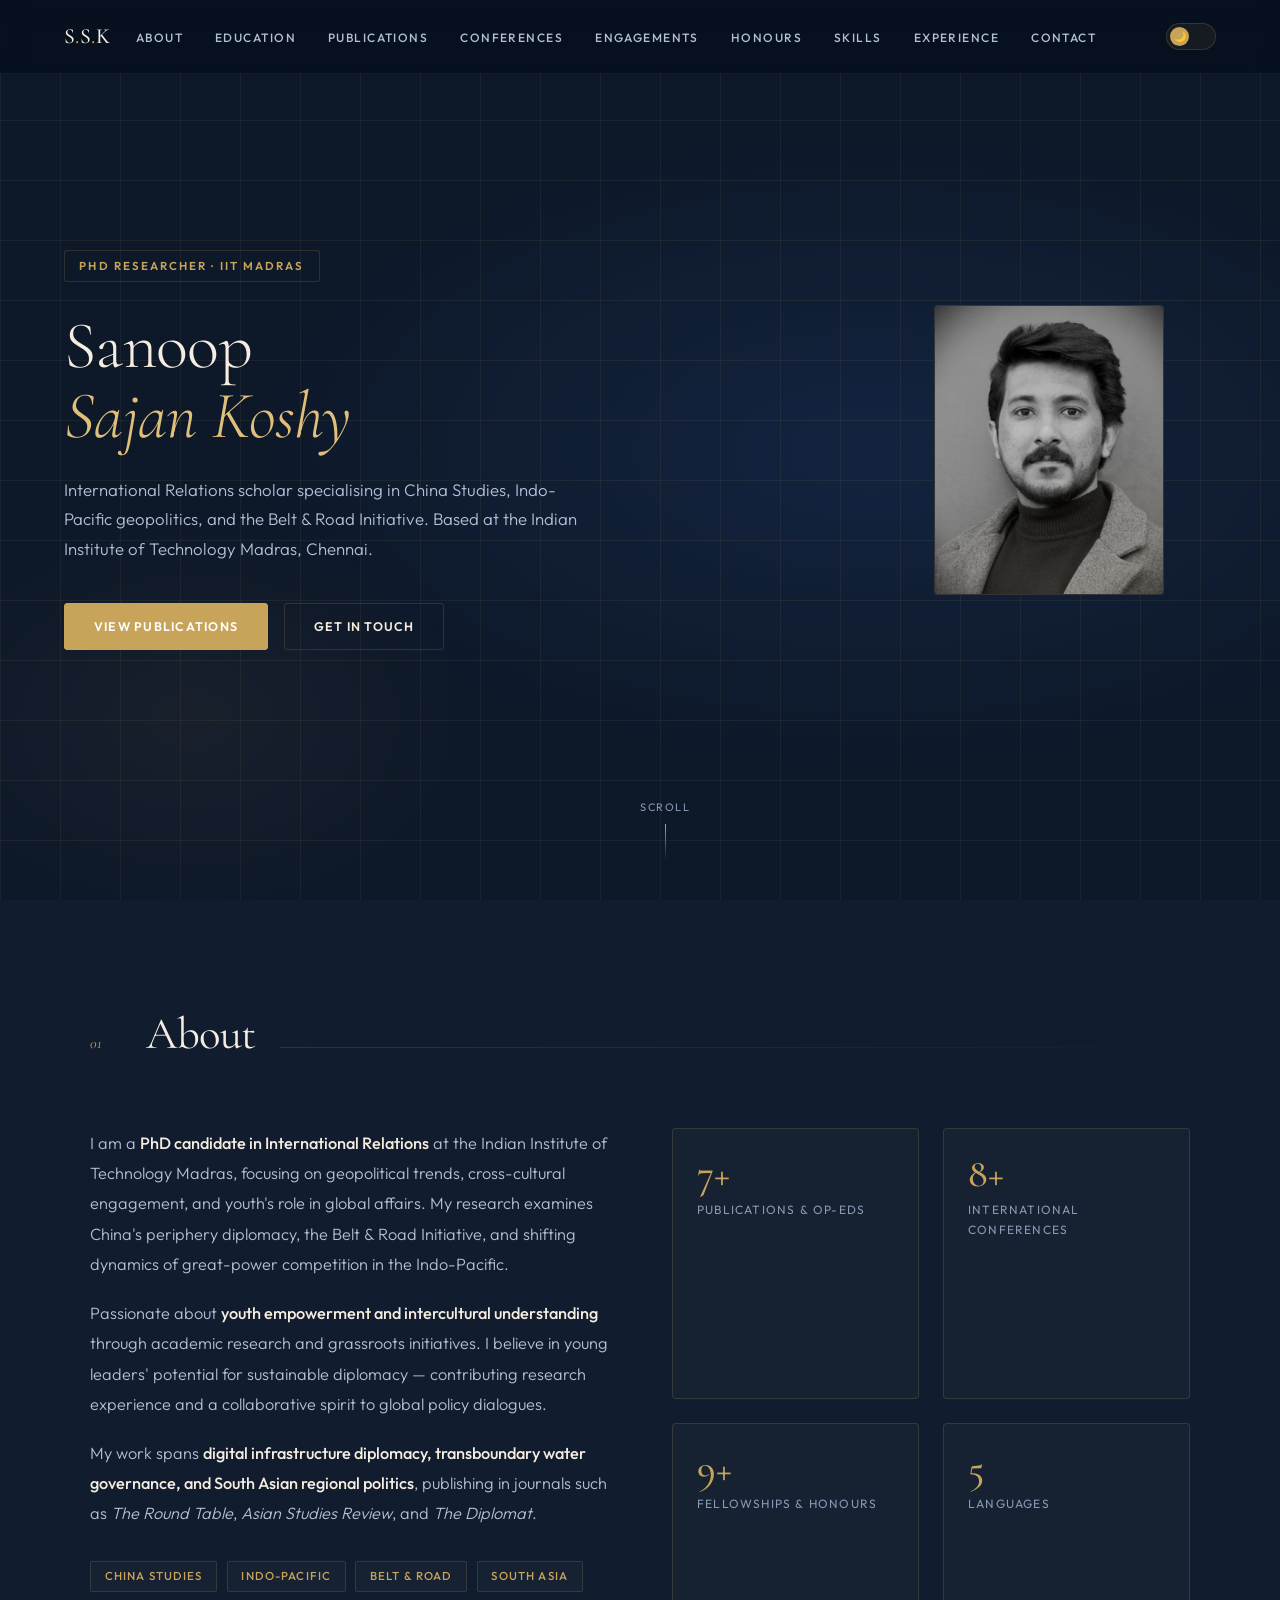
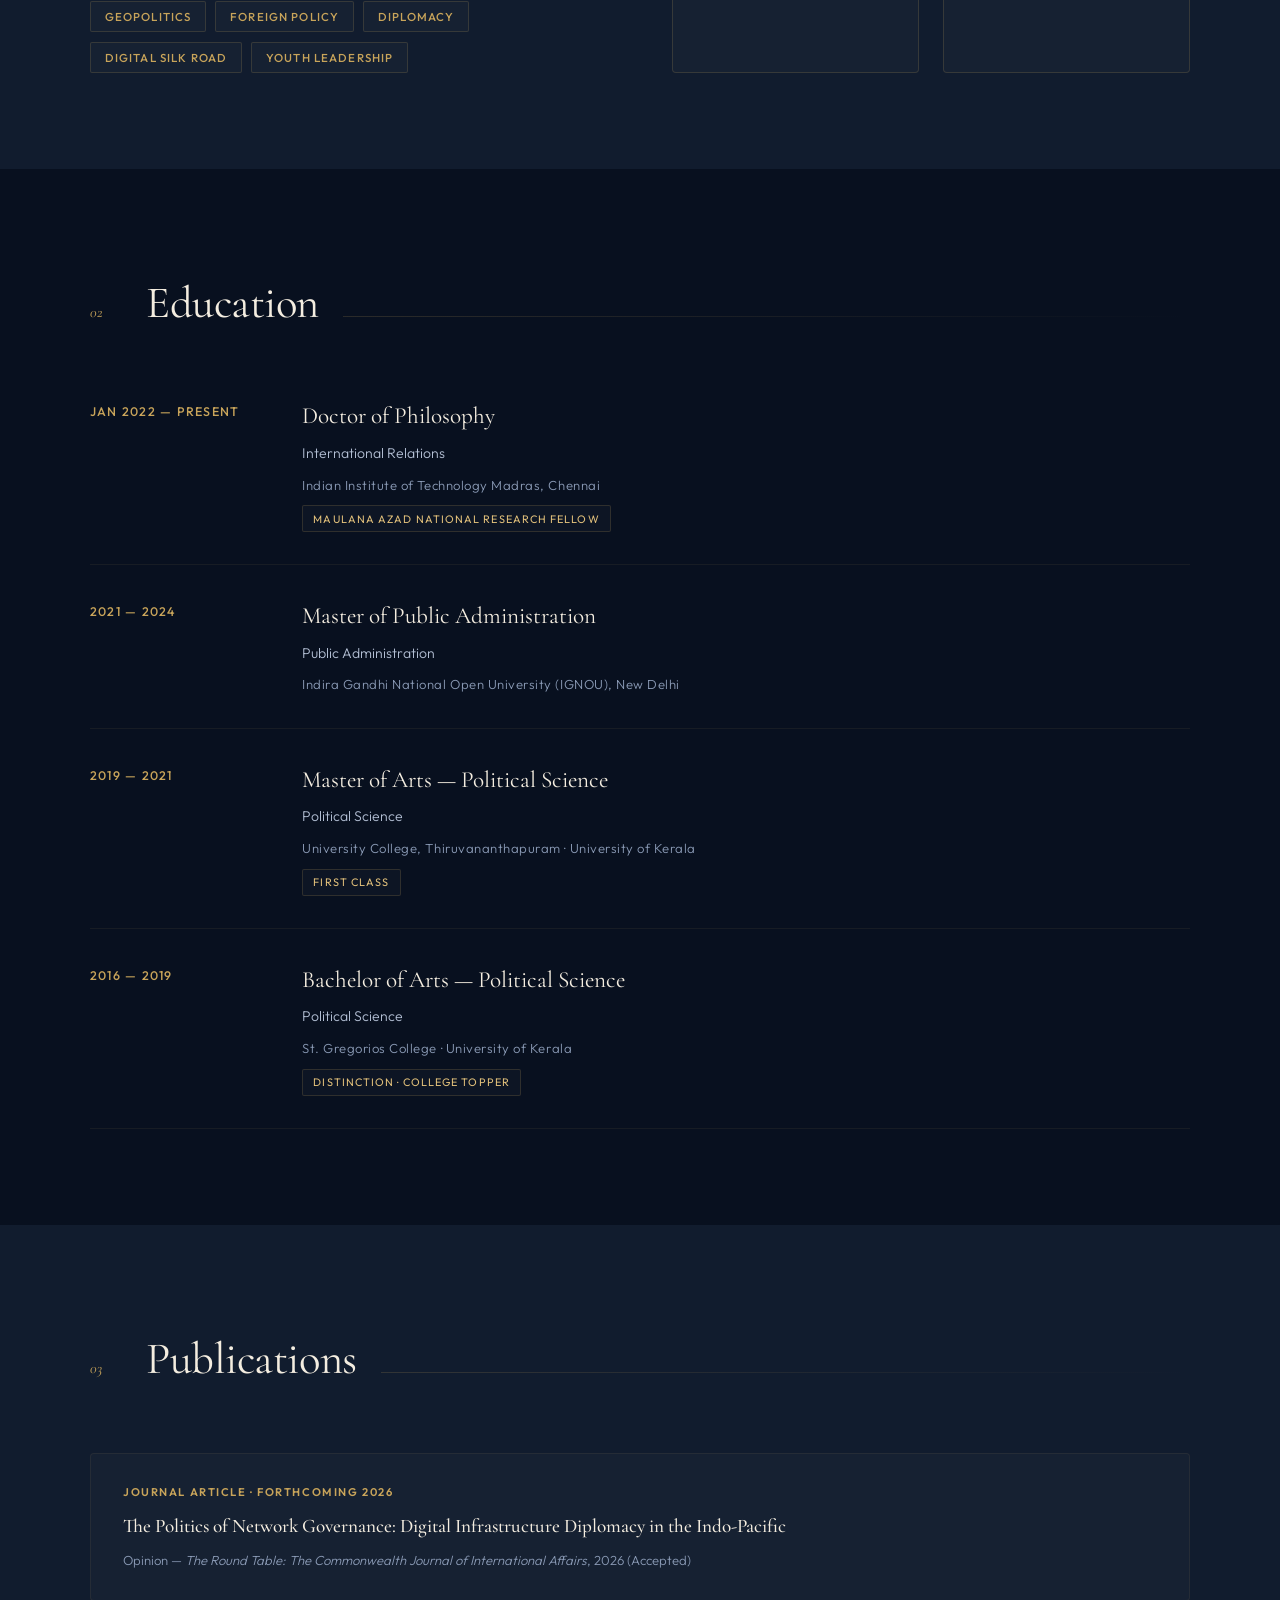
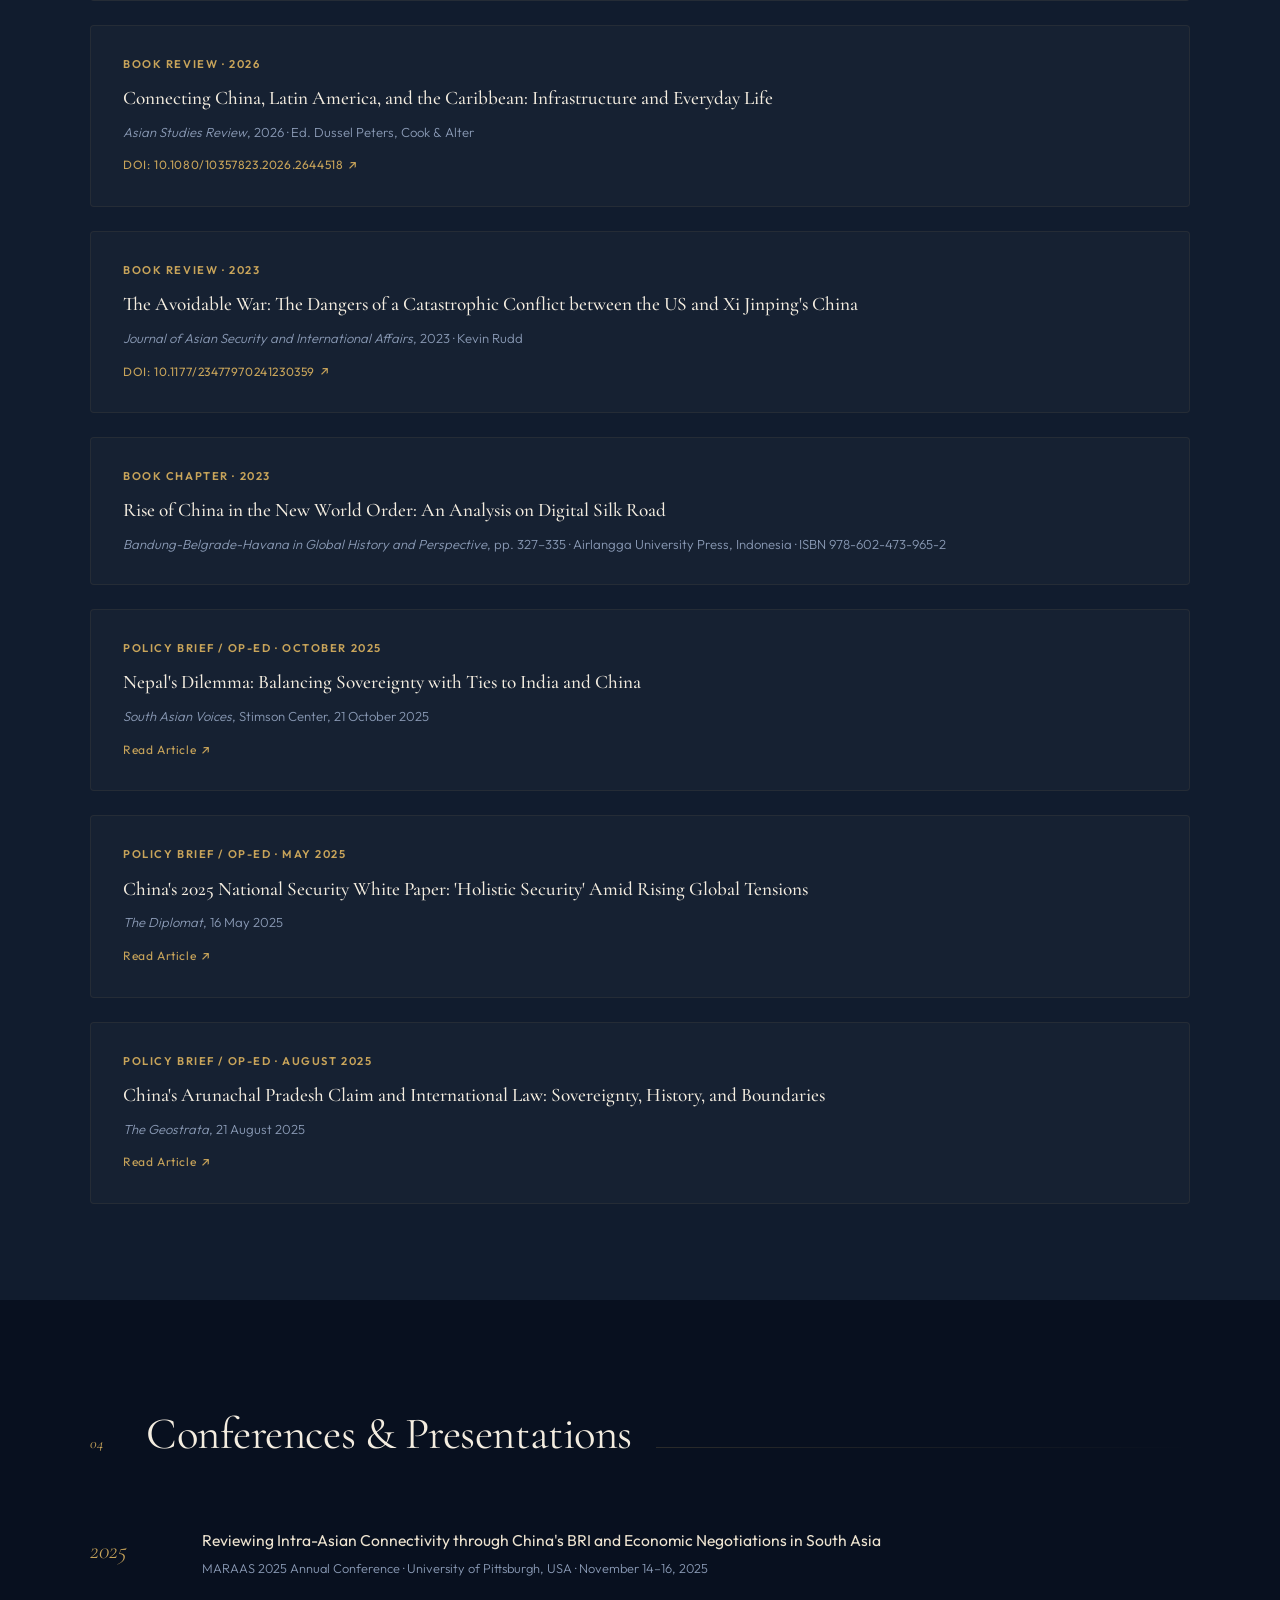
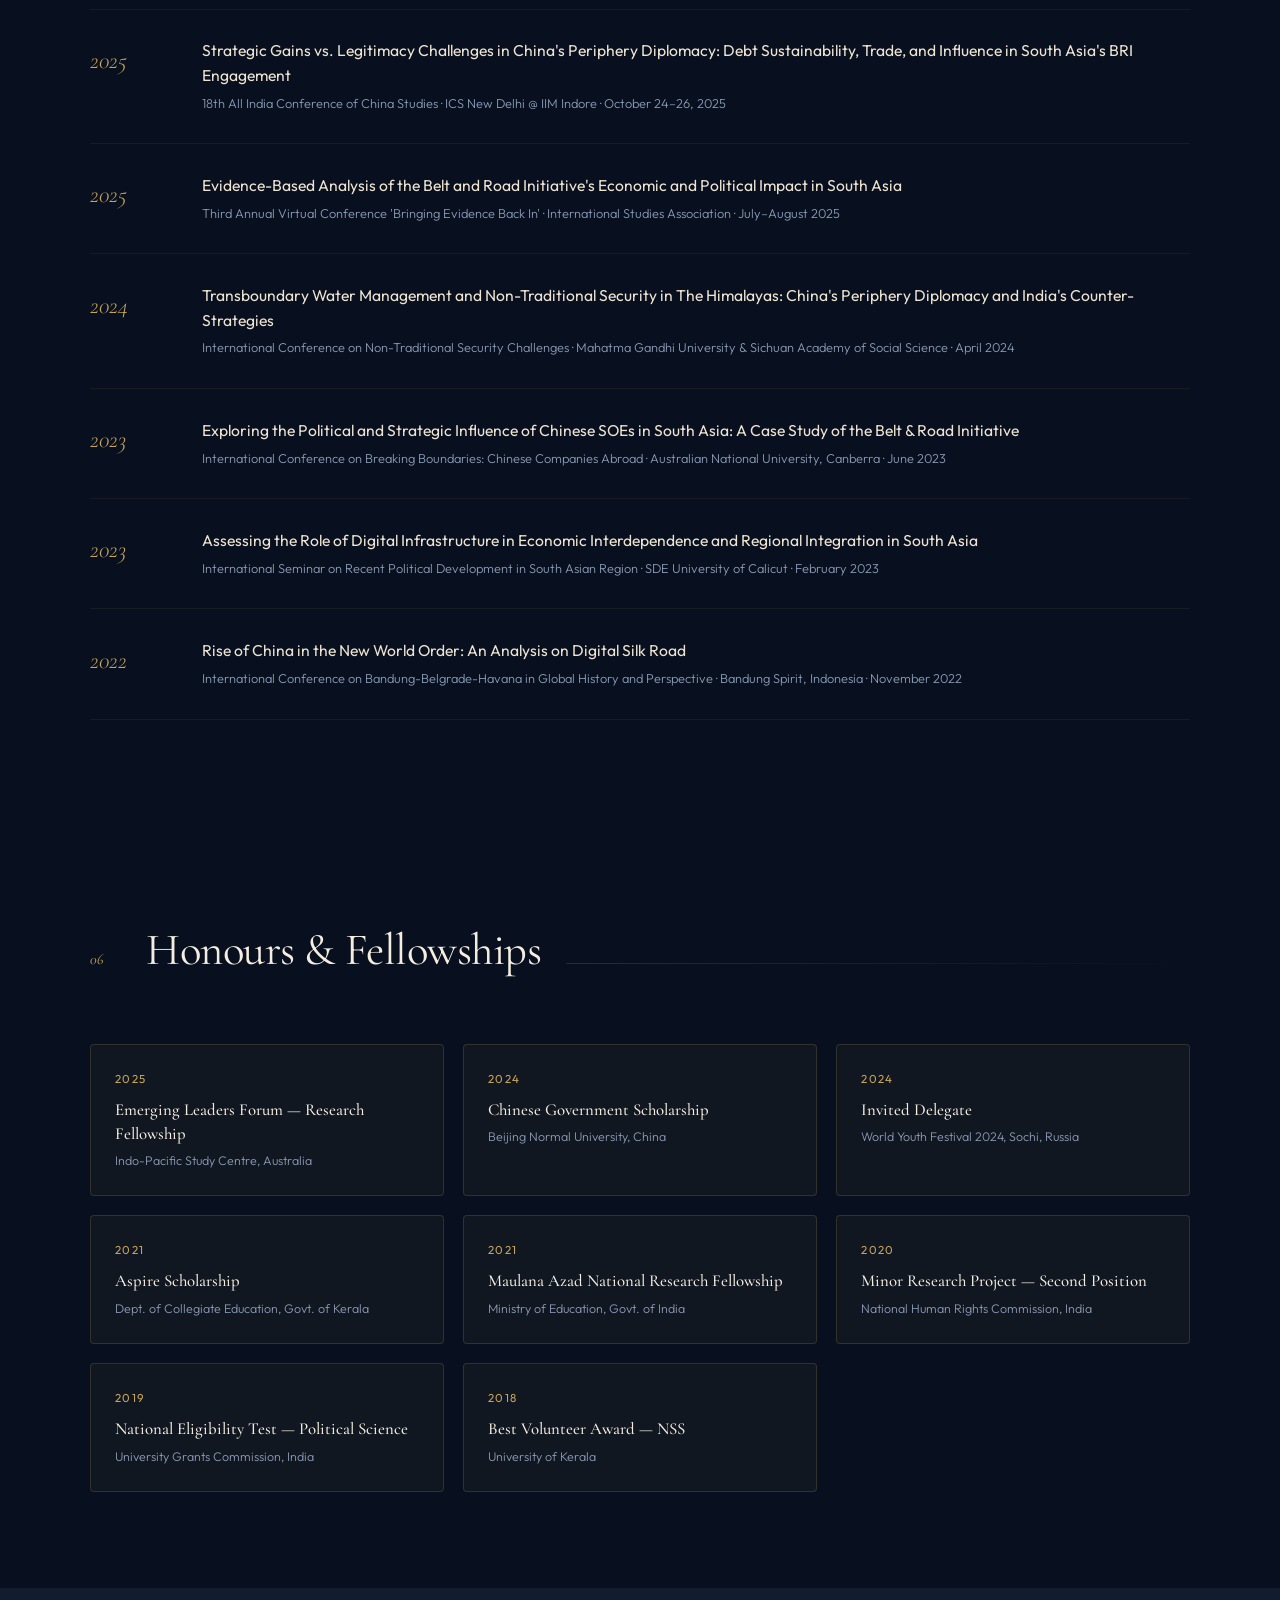
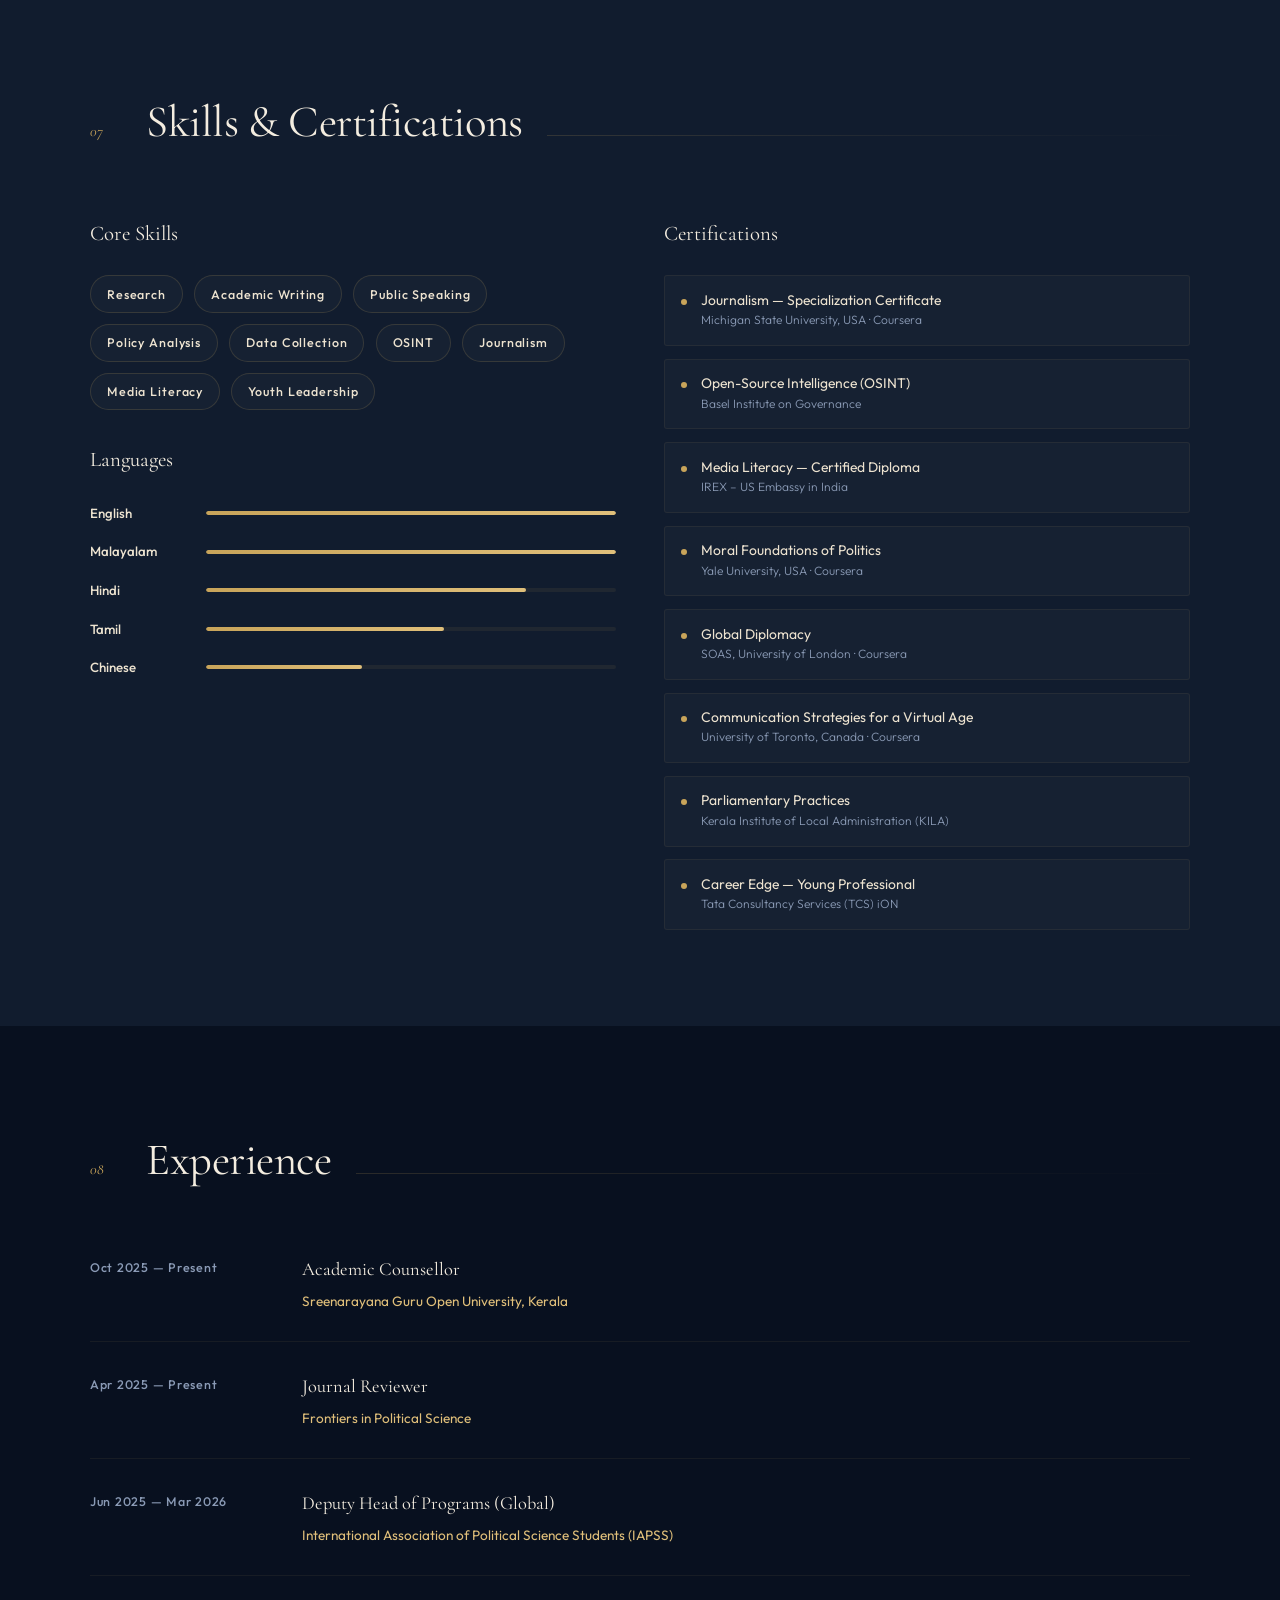
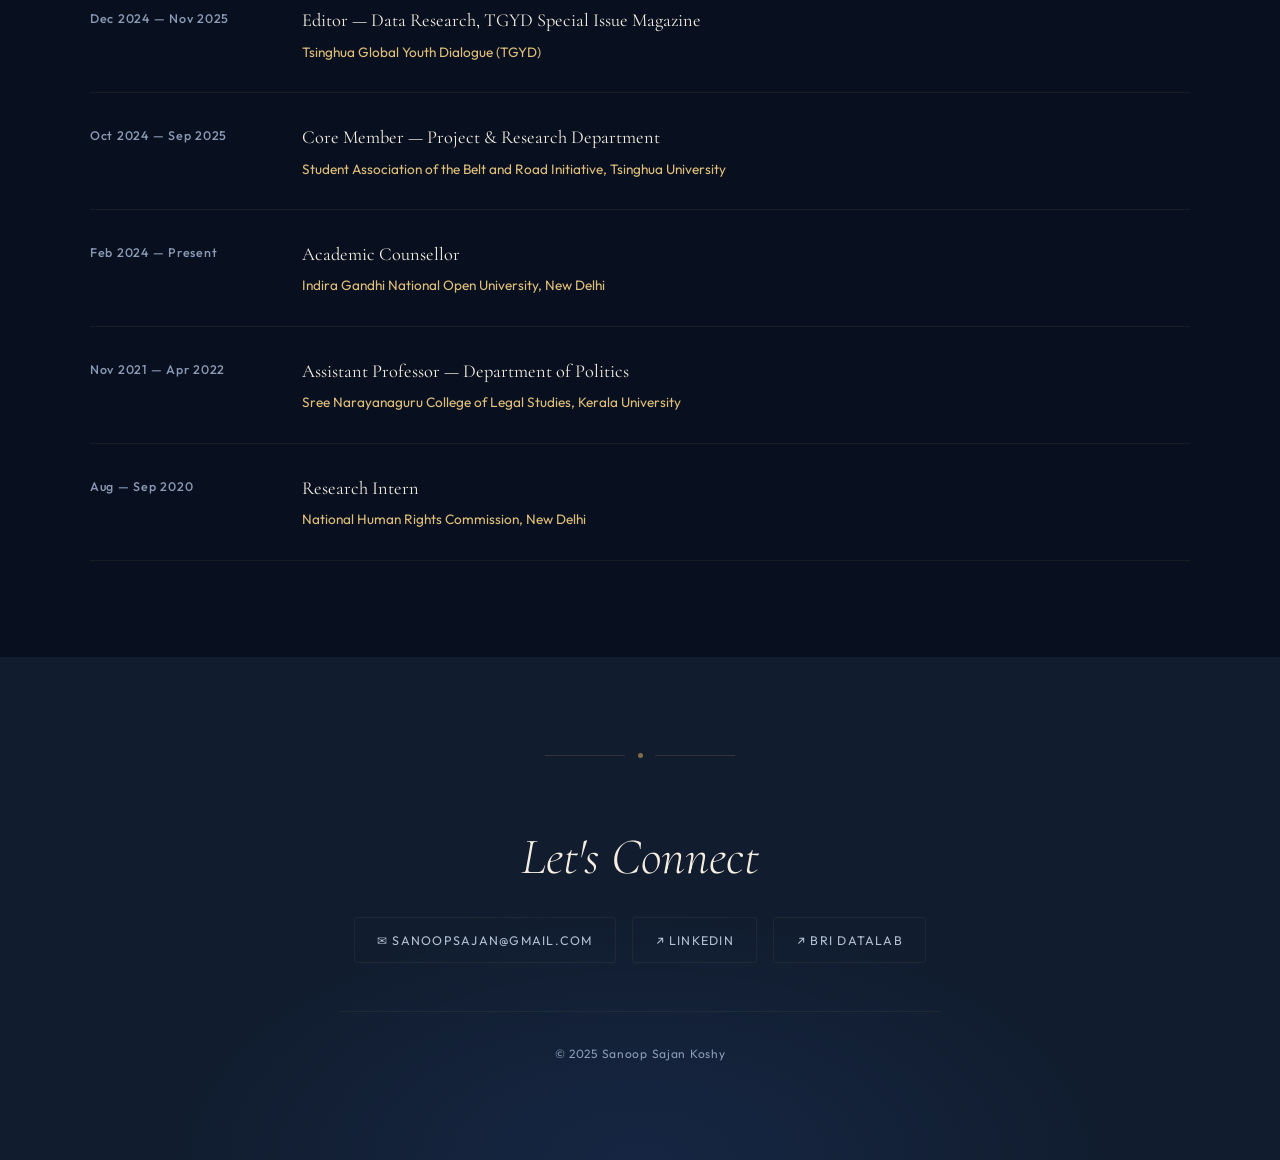
==== commit 67d9dbee: "Update contact link from BRI Monitor to BRI DataLab" ====
--- a/index.html
+++ b/index.html
@@ -731,7 +731,7 @@
       <div class="contact-links">
         <a href="mailto:sanoopsajan@gmail.com" class="contact-link">✉ sanoopsajan@gmail.com</a>
         <a href="https://www.linkedin.com/in/sanoop-sajan-koshy" target="_blank" class="contact-link">↗ LinkedIn</a>
-        <a href="https://the-bri-monitor.streamlit.app/" target="_blank" class="contact-link">↗ BRI Monitor</a>
+        <a href="https://bri-datalab.streamlit.app/" target="_blank" class="contact-link">↗ BRI DataLab</a>
       </div>
       <div class="footer-line">© 2025 Sanoop Sajan Koshy</div>
     </div>
